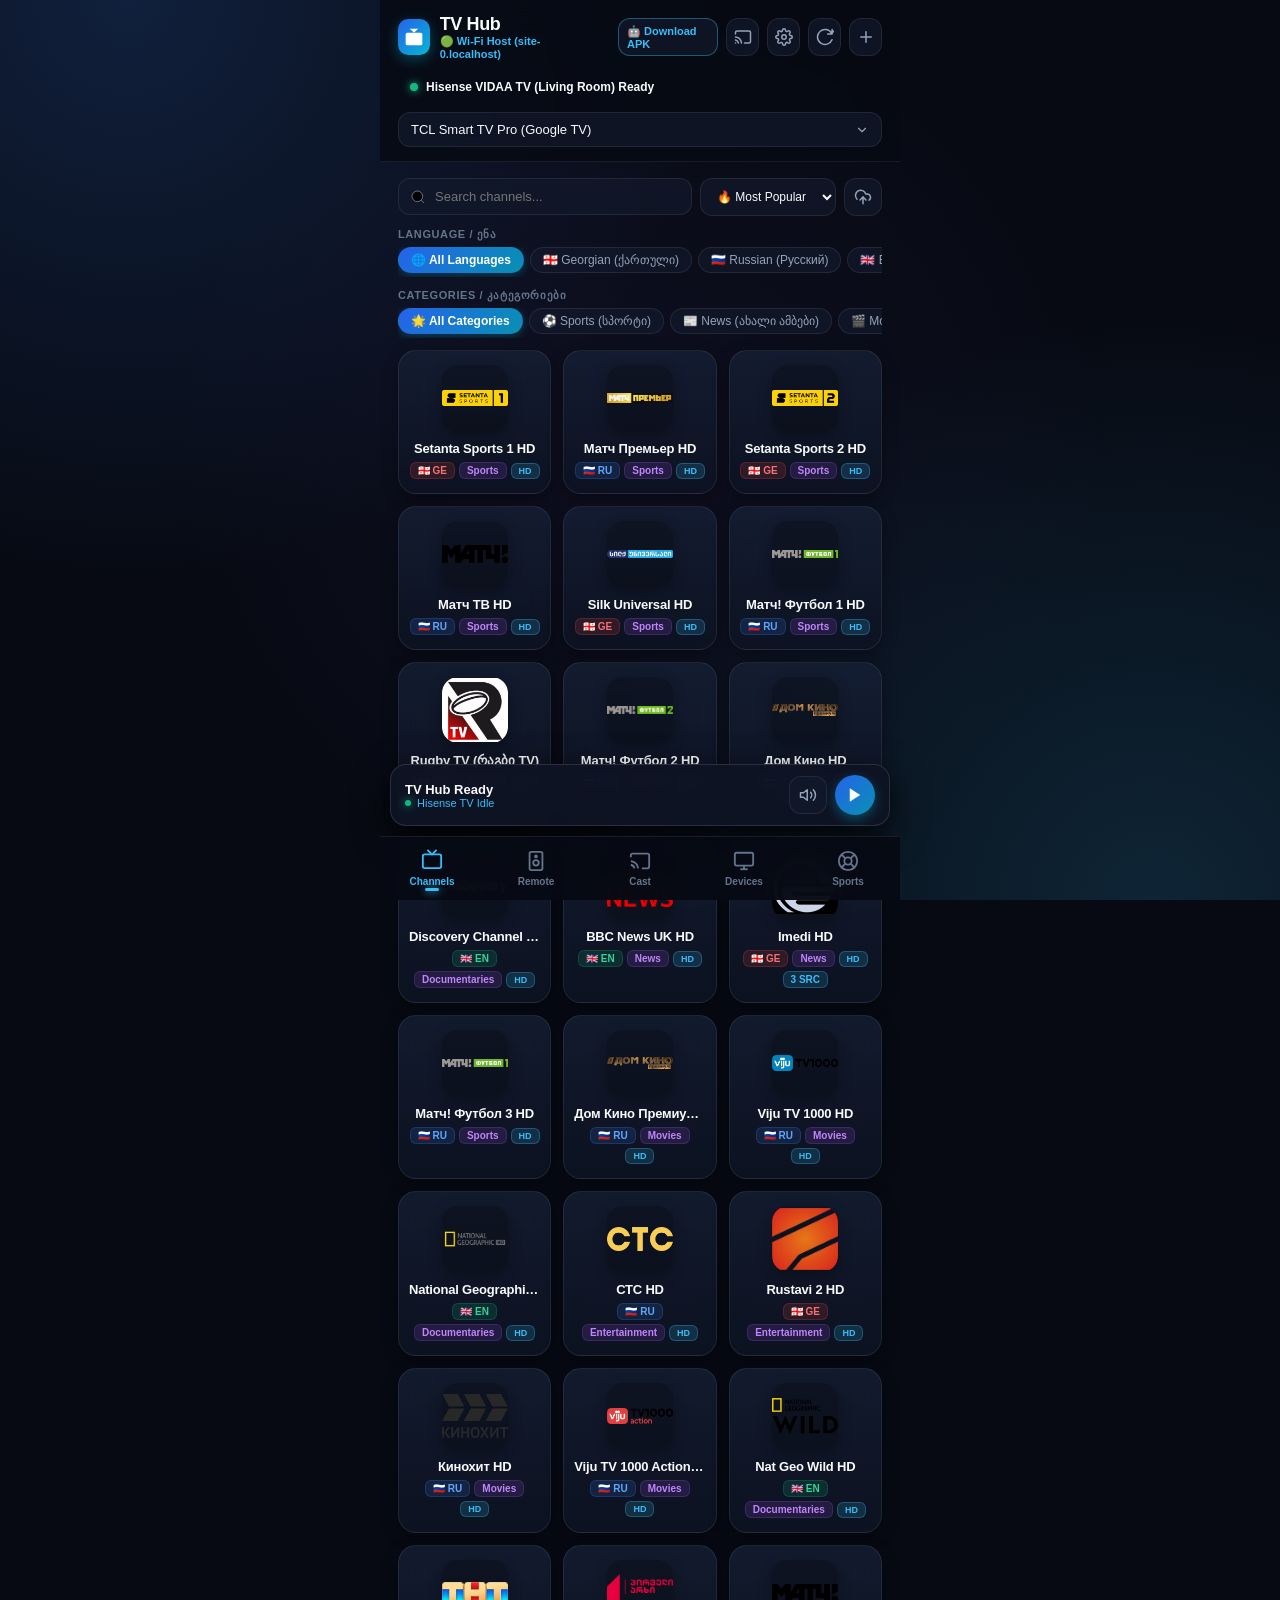
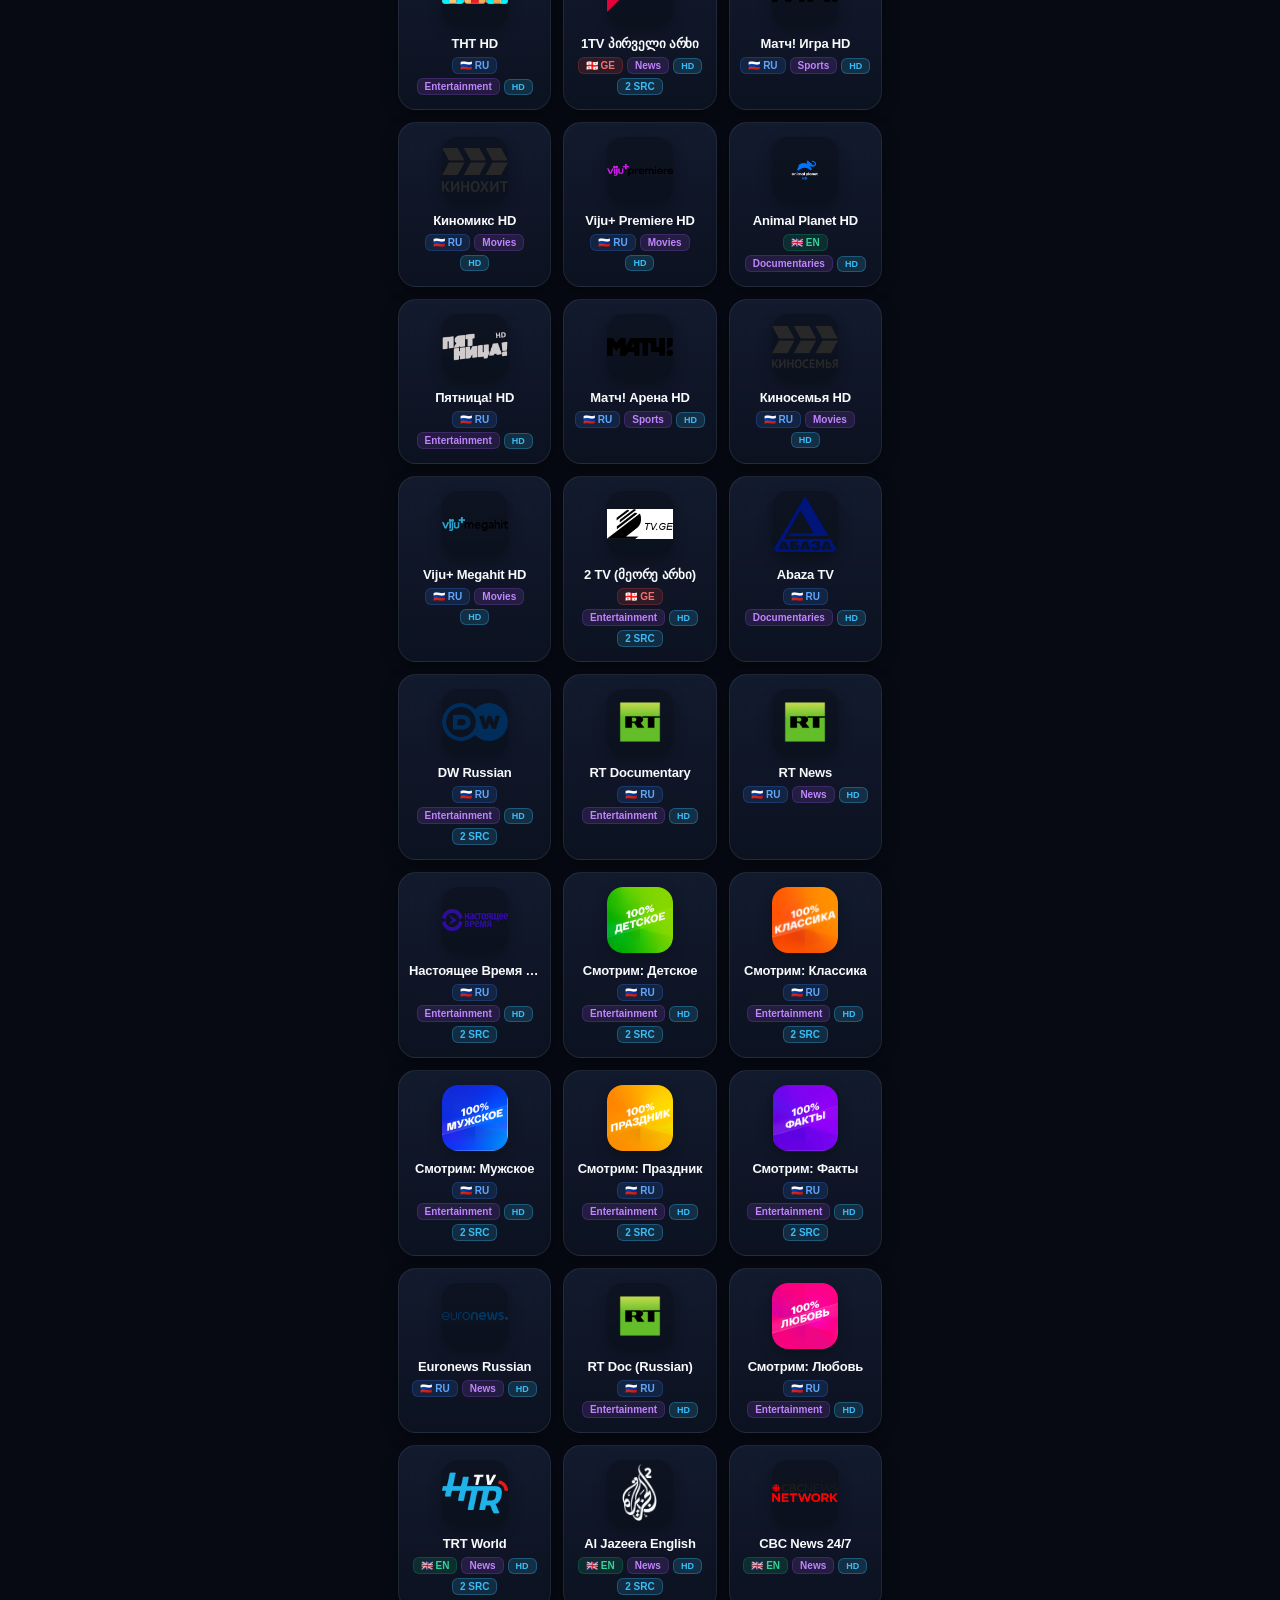
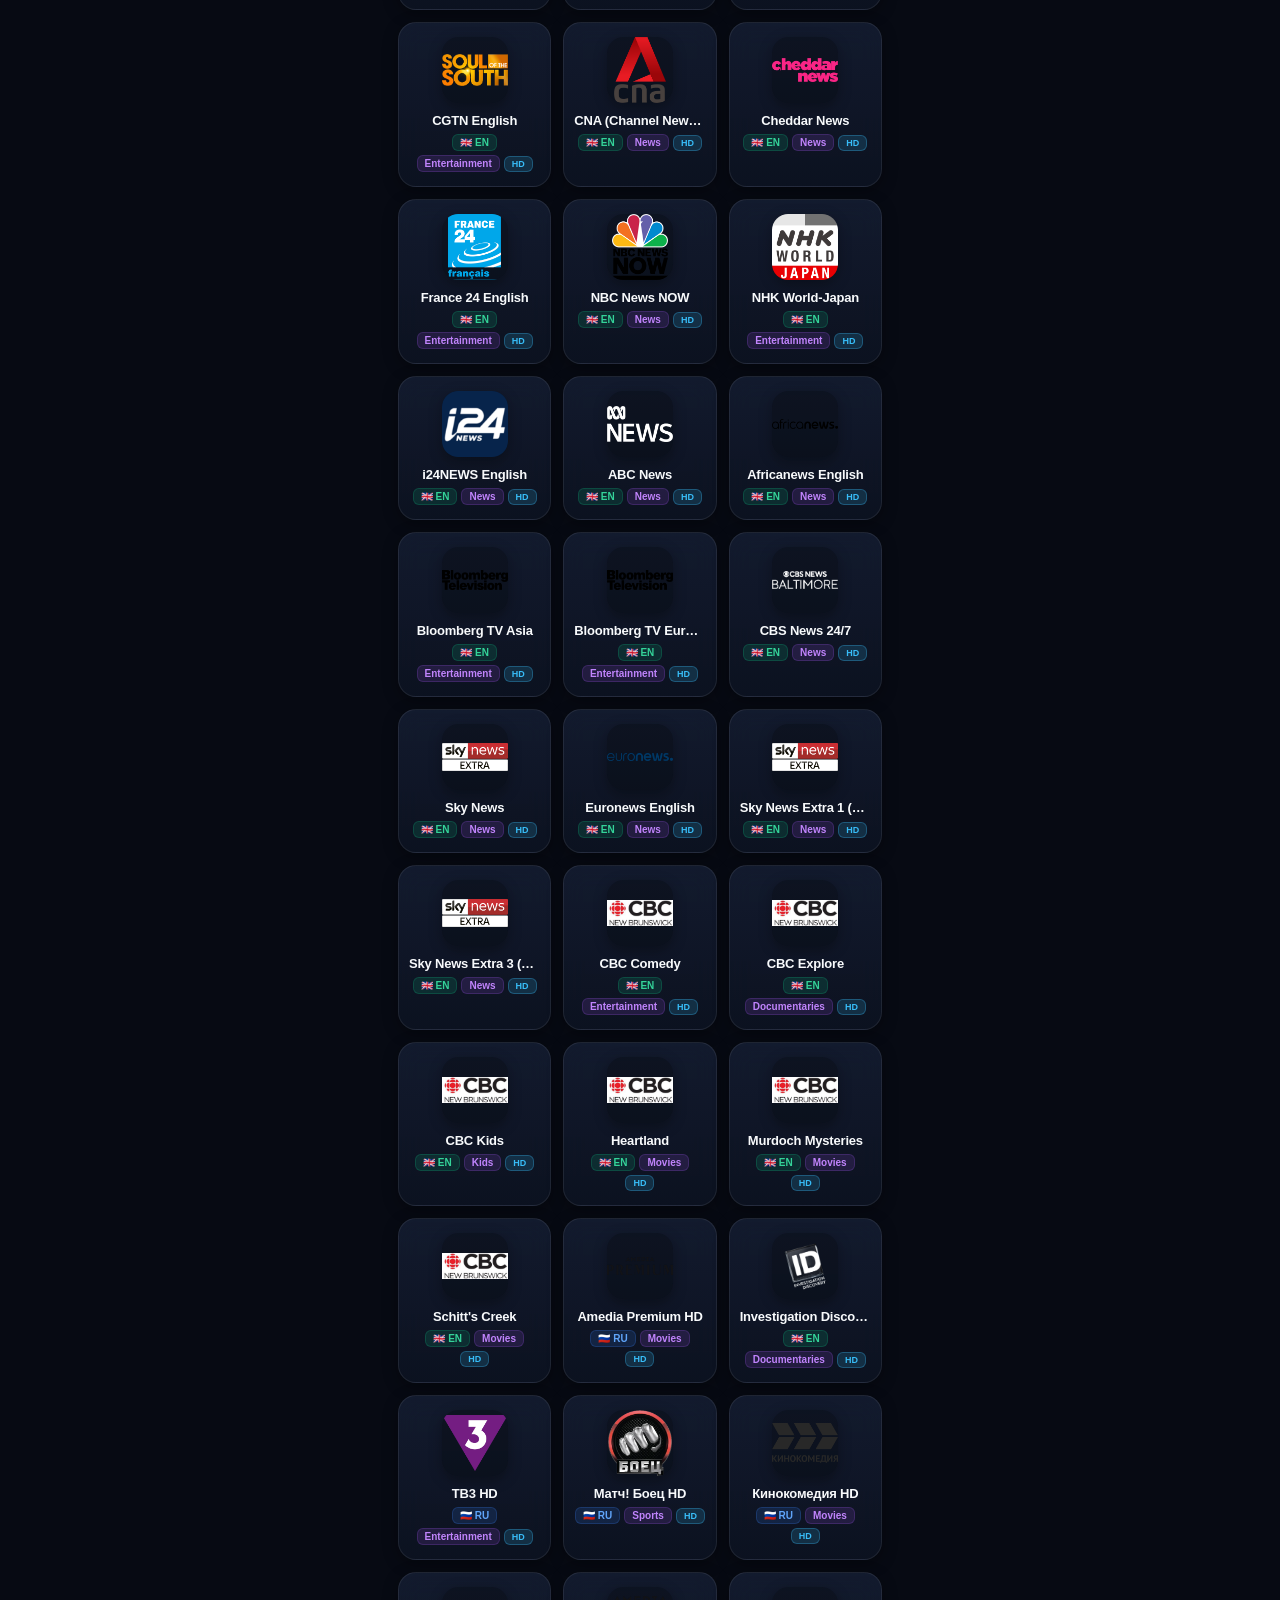
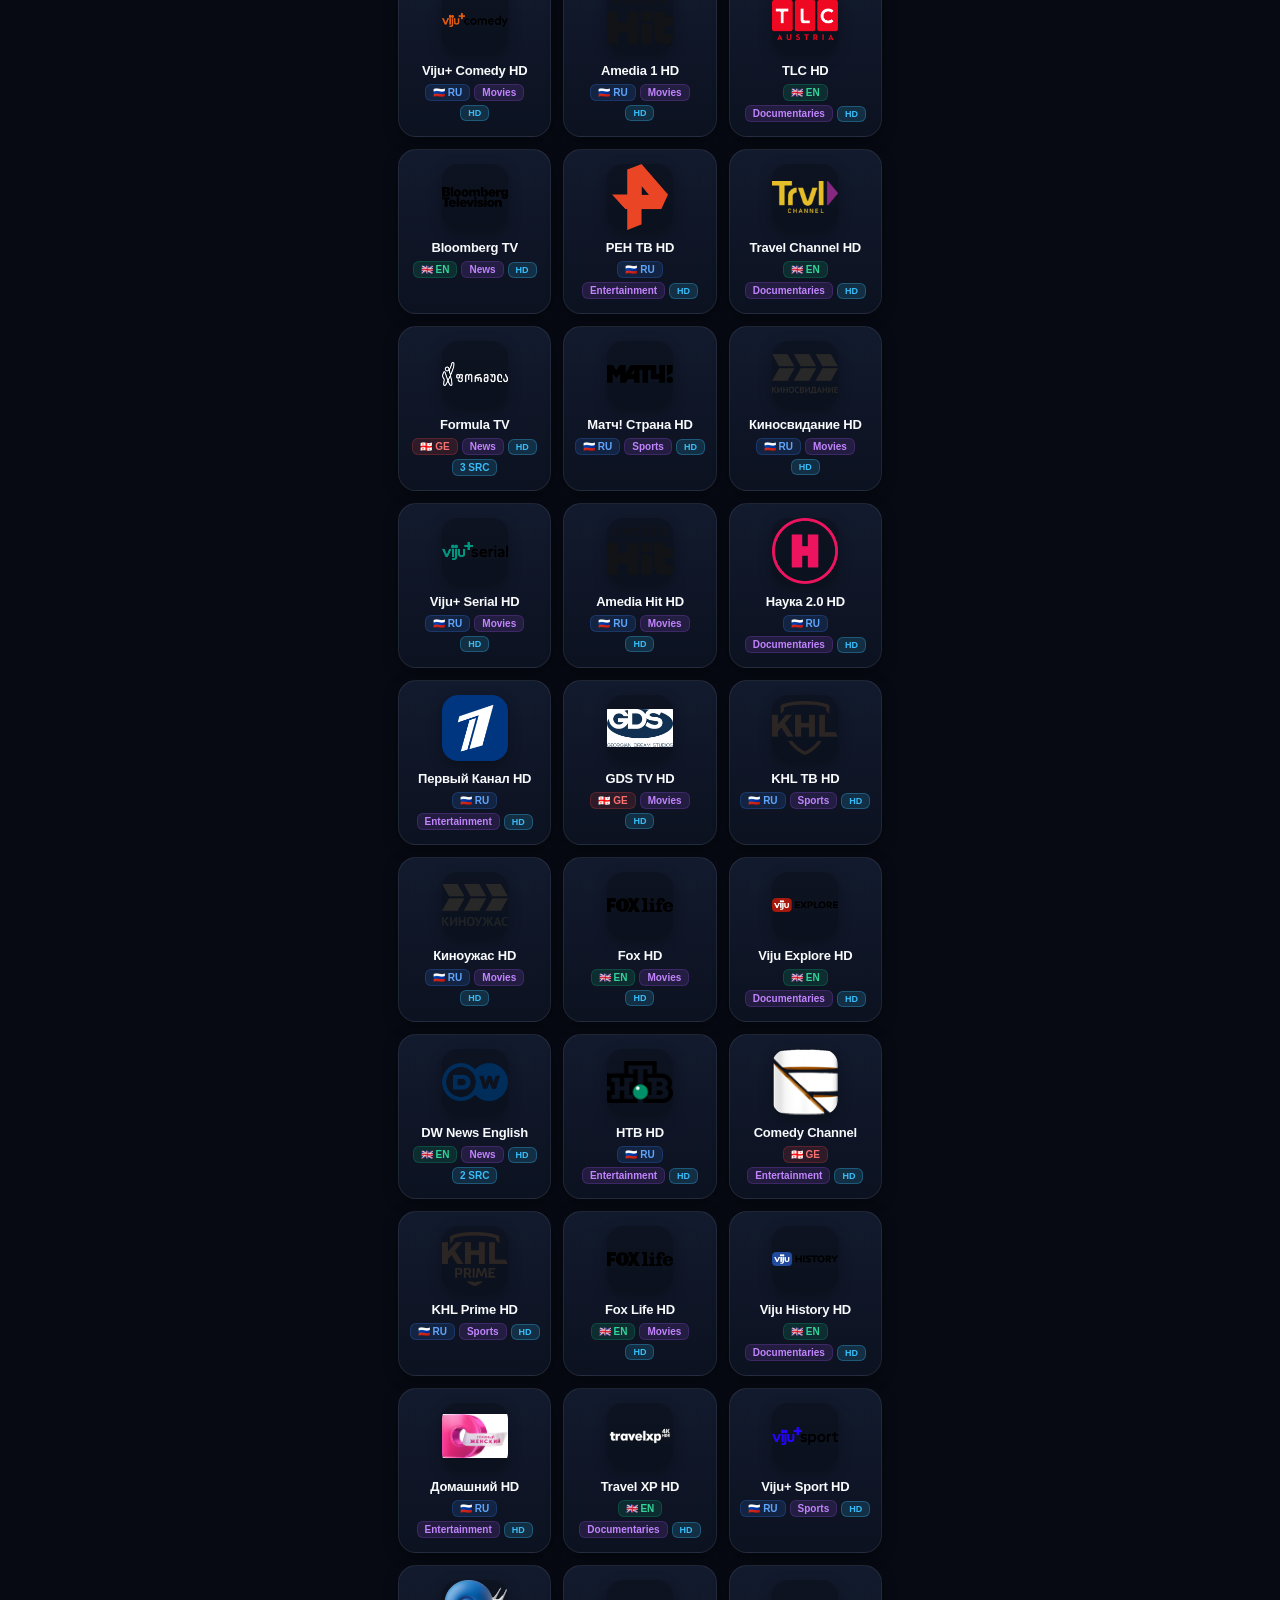
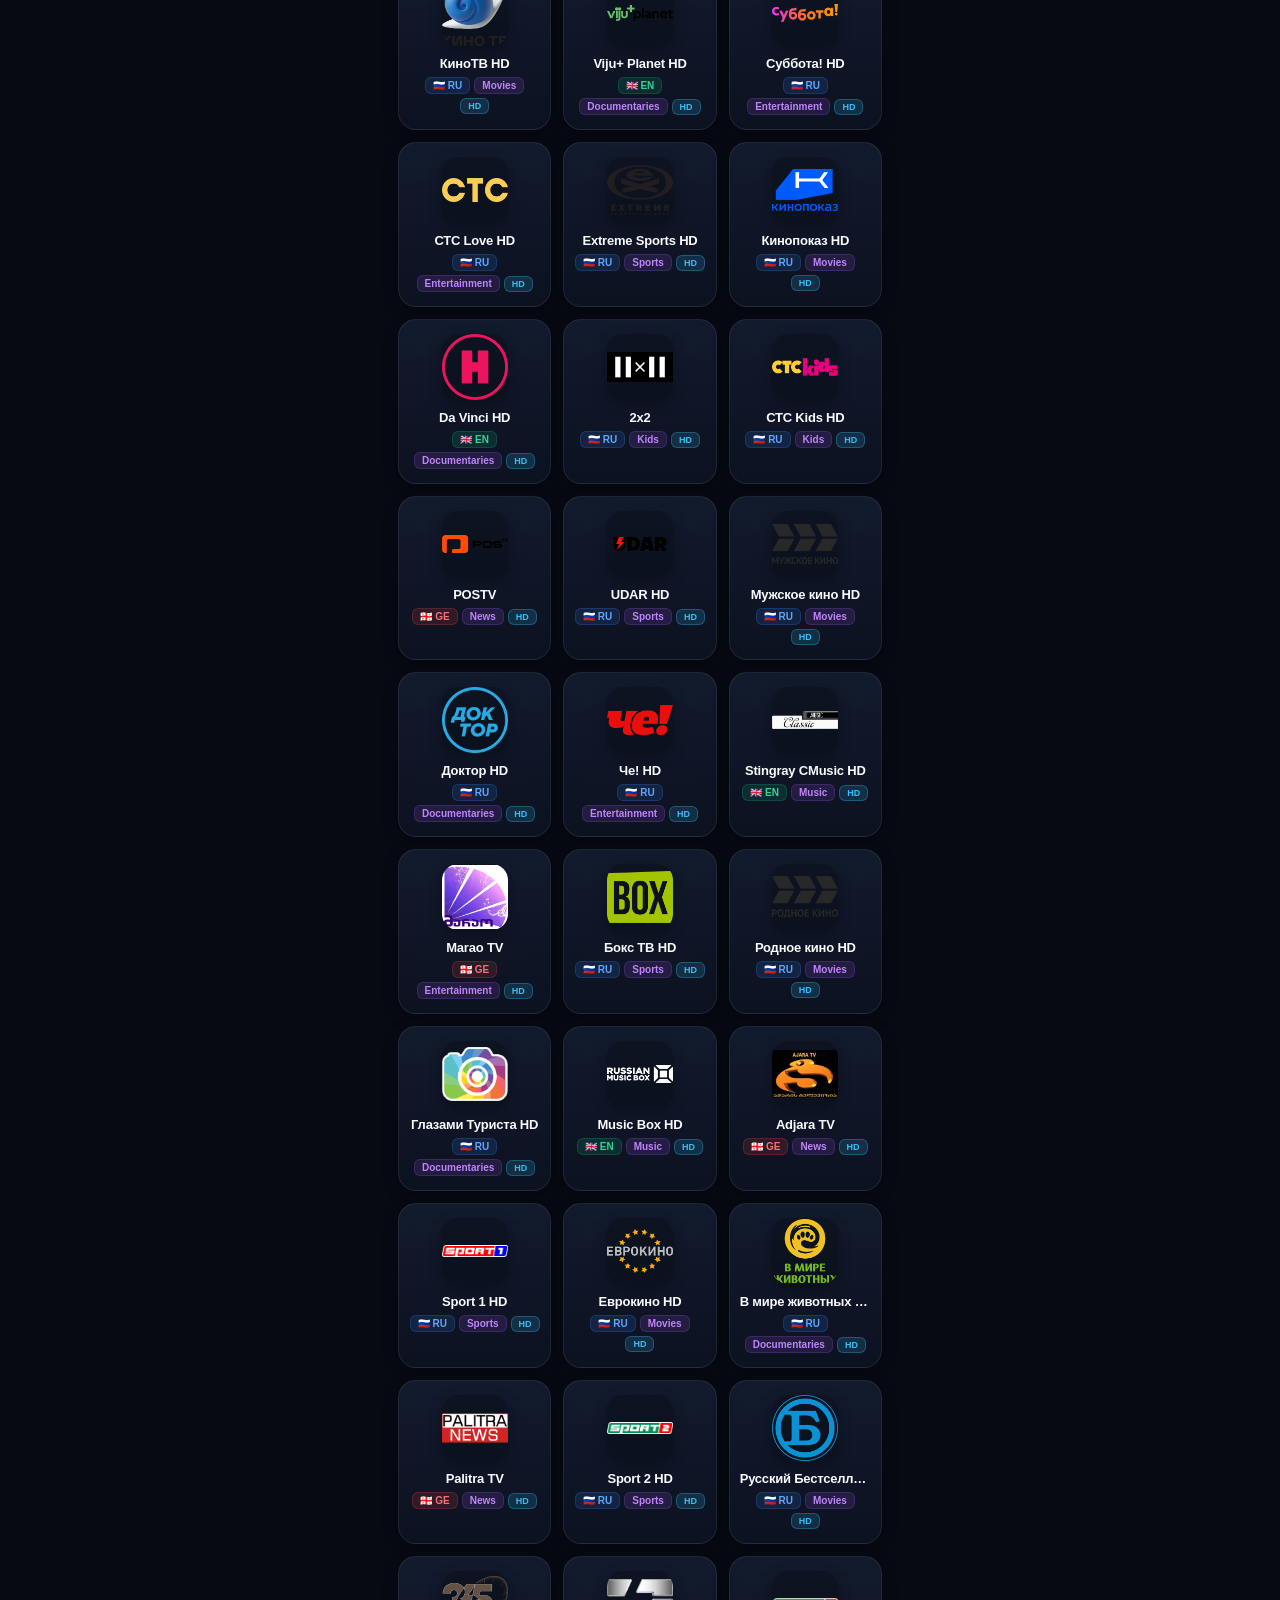
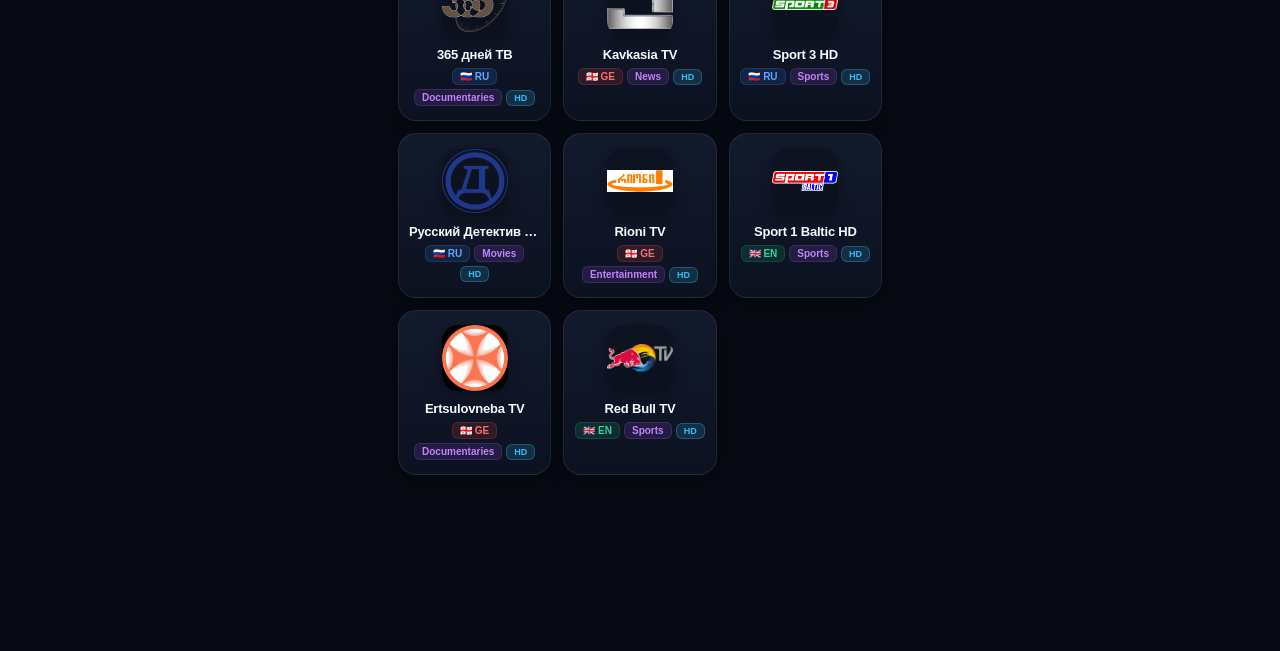
==== index.html @ 290cea83 "Keep connected Hub playback targets in the web player" ====
<!DOCTYPE html>
<html lang="en">
<head>
  <meta charset="UTF-8">
  <meta name="viewport" content="width=device-width, initial-scale=1.0, maximum-scale=1.0, user-scalable=no">
  <meta name="apple-mobile-web-app-capable" content="yes">
  <meta name="apple-mobile-web-app-status-bar-style" content="black-translucent">
  <meta name="apple-mobile-web-app-title" content="TV Hub">
  <meta name="theme-color" content="#070a13">
  <link rel="manifest" href="./manifest.json">
  <meta http-equiv="Cache-Control" content="no-cache, no-store, must-revalidate">
  <meta http-equiv="Pragma" content="no-cache">
  <meta http-equiv="Expires" content="0">
  <title>TV Hub — Smart TV Remote & Cast</title>
  <!-- Preconnect & DNS-Prefetch for real channel logo CDNs -->
  <link rel="preconnect" href="https://upload.wikimedia.org" crossorigin>
  <link rel="preconnect" href="https://i.imgur.com" crossorigin>
  <link rel="dns-prefetch" href="https://upload.wikimedia.org">
  <link rel="dns-prefetch" href="https://i.imgur.com">
  <link rel="dns-prefetch" href="https://i.postimg.cc">
  <link rel="dns-prefetch" href="https://uut-telecom.ru">
  <link rel="dns-prefetch" href="https://rutv.by">
    <!-- Google Cast Web SDK & Hls.js for In-Browser Casting & Playback on ANY Wi-Fi -->
  <script src="https://cdn.jsdelivr.net/npm/hls.js@1.5.17"></script>
  <script src="https://www.gstatic.com/cv/js/sender/v1/cast_sender.js?loadCastFramework=1"></script>
  <link rel="stylesheet" href="static/style.css?v=8.0.4">
  <script>
    if ('serviceWorker' in navigator) {
      navigator.serviceWorker.getRegistrations().then(regs => {
        for (let reg of regs) reg.update();
      });
    }
  </script>
</head>
<body>

  <div class="app-container">
    <!-- Header -->
    <header>
      <div class="header-top">
        <div class="brand">
          <div class="brand-icon">
            <svg viewBox="0 0 24 24"><rect width="20" height="15" x="2" y="7" rx="2" ry="2"/><polyline points="17 2 12 7 7 2"/></svg>
          </div>
          <div class="brand-text">
            <h1>TV Hub</h1>
            <p id="network-badge-text">Local Network</p>
          </div>
        </div>
        <div class="header-actions" style="display: flex; gap: 8px; align-items: center;">
          <google-cast-launcher class="cast-launcher-native" style="width: 32px; height: 32px; display: inline-flex; align-items: center; justify-content: center; --connected-color: var(--accent-cyan); --disconnected-color: var(--text-muted); cursor: pointer;" title="Direct Cast from Phone to TV over Wi-Fi"></google-cast-launcher>
          <button id="btn-pwa-install" class="btn-icon" style="display: none; color: #10b981; border: 1px solid rgba(16, 185, 129, 0.4); font-size: 11px; padding: 0 8px; width: auto; font-weight: 600;" title="Install TV Hub App">📲 Install App</button>
          <a href="https://tvhub.92.5.71.162.sslip.io/TVHub.apk" download="TVHub.apk" id="btn-apk-download" class="btn-icon" style="color: #38bdf8; border: 1px solid rgba(56, 189, 248, 0.4); font-size: 11px; padding: 0 8px; width: auto; font-weight: 600; text-decoration: none; display: inline-flex; align-items: center; gap: 4px;" title="Download TV Hub Android APK">🤖 Download APK</a>
          <button id="btn-web-cast" class="btn-icon" title="Cast directly from Phone to TV on this Wi-Fi">
            <svg viewBox="0 0 24 24"><path d="M2 16.1A5 5 0 0 1 5.9 20M2 12.05A9 9 0 0 1 9.95 20M2 8V6a2 2 0 0 1 2-2h16a2 2 0 0 1 2 2v12a2 2 0 0 1-2 2h-6M2 20h.01"/></svg>
          </button>
          <button id="btn-hub-settings" class="btn-icon" title="Hub Server Connection">
            <svg viewBox="0 0 24 24"><circle cx="12" cy="12" r="3"/><path d="M19.4 15a1.65 1.65 0 0 0 .33 1.82l.06.06a2 2 0 0 1 0 2.83 2 2 0 0 1-2.83 0l-.06-.06a1.65 1.65 0 0 0-1.82-.33 1.65 1.65 0 0 0-1 1.51V21a2 2 0 0 1-2 2 2 2 0 0 1-2-2v-.09A1.65 1.65 0 0 0 9 19.4a1.65 1.65 0 0 0-1.82.33l-.06.06a2 2 0 0 1-2.83 0 2 2 0 0 1 0-2.83l.06-.06a1.65 1.65 0 0 0 .33-1.82 1.65 1.65 0 0 0-1.51-1H3a2 2 0 0 1-2-2 2 2 0 0 1 2-2h.09A1.65 1.65 0 0 0 4.6 9a1.65 1.65 0 0 0-.33-1.82l-.06-.06a2 2 0 0 1 0-2.83 2 2 0 0 1 2.83 0l.06.06a1.65 1.65 0 0 0 1.82.33H9a1.65 1.65 0 0 0 1-1.51V3a2 2 0 0 1 2-2 2 2 0 0 1 2 2v.09a1.65 1.65 0 0 0 1 1.51 1.65 1.65 0 0 0 1.82-.33l.06-.06a2 2 0 0 1 2.83 0 2 2 0 0 1 0 2.83l-.06.06a1.65 1.65 0 0 0-.33 1.82V9a1.65 1.65 0 0 0 1.51 1H21a2 2 0 0 1 2 2 2 2 0 0 1-2 2h-.09a1.65 1.65 0 0 0-1.51 1z"/></svg>
          </button>
          <button id="btn-scan" class="btn-icon" title="Rescan Local Network">
            <svg viewBox="0 0 24 24"><path d="M21.5 2v6h-6M21.34 15.57a10 10 0 1 1-.57-8.38l5.67-5.67"/></svg>
          </button>
          <button id="btn-manual-tv" class="btn-icon" title="Add TV by IP">
            <svg viewBox="0 0 24 24"><line x1="12" y1="5" x2="12" y2="19"/><line x1="5" y1="12" x2="19" y2="12"/></svg>
          </button>
        </div>
      </div>

      <video id="airplay-cast-video" x-webkit-airplay="allow" airplay="allow" playsinline style="display:none;"></video>
      <!-- Real Hardware TV Status Banner -->
      <div class="tv-status-banner active" id="tv-status-banner">
        <div class="status-indicator">
          <span class="status-dot green" id="tv-status-dot"></span>
          <span id="tv-status-text">Hisense VIDAA TV (Living Room) Ready</span>
        </div>
        <button id="btn-quick-wake" class="btn-wake-quick" style="display: none;" title="Send Wake-on-LAN power packet">
          ⚡ Turn On TV
        </button>
      </div>

      <!-- TV Selector Bar -->
      <div class="tv-selector-bar">
        <select id="tv-dropdown" class="selector-dropdown" aria-label="Select Target TV">
          <option value="tv_192_168_50_249" selected>Hisense VIDAA TV (Living Room)</option>
          <option value="tv_192_168_50_3">Xiaomi Mi TV (Google TV)</option>
          <option value="tv_192_168_50_205">TCL Smart TV Pro (Google TV)</option>
          <option value="web_receiver">TV Web Receiver (Browser at /tv)</option>
        </select>
      </div>
    </header>

    <!-- TAB 1: IPTV Channels & Live Guide -->
    <main id="tab-iptv" class="tab-content active">
      <!-- Search & Sort Bar -->
      <div class="search-sort-bar">
        <div class="search-input-wrapper">
          <svg viewBox="0 0 24 24"><circle cx="11" cy="11" r="8"/><line x1="21" y1="21" x2="16.65" y2="16.65"/></svg>
          <input type="text" id="iptv-search" class="search-input" placeholder="Search channels...">
        </div>
        <select id="sort-dropdown" class="sort-dropdown" aria-label="Sort channels">
          <option value="popularity">🔥 Most Popular</option>
          <option value="genre">📂 By Category</option>
          <option value="name">🔤 Name (A-Z)</option>
          <option value="least_popular">📉 Less Popular</option>
        </select>
        <button id="btn-open-import" class="btn-icon" title="Import M3U Playlist">
          <svg viewBox="0 0 24 24"><path d="M4 14.899A7 7 0 1 1 15.71 8h1.79a4.5 4.5 0 0 1 2.5 8.242"/><path d="M12 12v9"/><path d="m16 16-4-4-4 4"/></svg>
        </button>
      </div>

      <!-- Language Filter Bar -->
      <div class="filter-group">
        <div class="filter-title">Language / ენა</div>
        <div id="language-bar" class="pills-scroll">
          <div class="filter-pill active" data-lang="All">🌐 All Languages</div>
          <div class="filter-pill" data-lang="Georgian">🇬🇪 Georgian (ქართული)</div>
          <div class="filter-pill" data-lang="Russian">🇷🇺 Russian (Русский)</div>
          <div class="filter-pill" data-lang="English">🇬🇧 English</div>
        </div>
      </div>

      <!-- Genre Category Filter Bar -->
      <div class="filter-group">
        <div class="filter-title">Categories / კატეგორიები</div>
        <div id="genre-bar" class="pills-scroll">
          <div class="filter-pill active" data-genre="All">🌟 All Categories</div>
          <div class="filter-pill" data-genre="Sports">⚽ Sports (სპორტი)</div>
          <div class="filter-pill" data-genre="News">📰 News (ახალი ამბები)</div>
          <div class="filter-pill" data-genre="Movies">🎬 Movies &amp; Series (ფილმები)</div>
          <div class="filter-pill" data-genre="Entertainment">🎭 Entertainment (შოუები)</div>
          <div class="filter-pill" data-genre="Kids">👶 Kids (საბავშვო)</div>
          <div class="filter-pill" data-genre="Music">🎵 Music (მუსიკა)</div>
          <div class="filter-pill" data-genre="Documentaries">🧠 Documentaries (შემეცნებითი)</div>
        </div>
      </div>

      <!-- Channels Grid -->
      <div id="channels-container" class="channels-grid">
        <!-- Rendered dynamically via app.js -->
      </div>
    </main>

    <!-- TAB 2: Live Sports Streams (FBStream Aggregator) -->
    <main id="tab-sports" class="tab-content">
      <!-- Sports Header & Live Tbilisi Clock -->
      <div class="sports-header-banner">
        <div class="sports-header-left">
          <div class="sports-title-row">
            <span class="sports-flame-icon">🔥</span>
            <h2>Live Sports Streams</h2>
          </div>
          <div class="tbilisi-clock-badge">
            <span class="clock-icon">🕒</span>
            <span class="tbilisi-label">Tbilisi Time (UTC+4):</span>
            <strong id="sports-tbilisi-clock">--:--</strong>
          </div>
        </div>
        <button id="btn-refresh-sports" class="btn-icon" title="Refresh Live Events">
          <svg viewBox="0 0 24 24"><path d="M21.5 2v6h-6M21.34 15.57a10 10 0 1 1-.57-8.38l5.67-5.67"/></svg>
        </button>
      </div>

      <!-- Live / Upcoming Status Switcher -->
      <div class="sports-status-bar">
        <button class="sports-status-pill active" data-status="all">
          <span>🌟 All Matches</span>
        </button>
        <button class="sports-status-pill live-pill" data-status="live">
          <span class="pulsing-live-dot"></span>
          <span>Live Now</span>
          <span class="sports-badge-count" id="sports-live-counter">0</span>
        </button>
        <button class="sports-status-pill" data-status="upcoming">
          <span>⏳ Upcoming Schedule</span>
        </button>
      </div>

      <!-- Search Bar -->
      <div class="search-input-wrapper" style="margin-bottom: 12px;">
        <svg viewBox="0 0 24 24"><circle cx="11" cy="11" r="8"/><line x1="21" y1="21" x2="16.65" y2="16.65"/></svg>
        <input type="text" id="sports-search-input" class="search-input" placeholder="Search match, club, league, player...">
      </div>

      <!-- Sports Category Filter Bar -->
      <div class="filter-group">
        <div class="filter-title">Sports Categories</div>
        <div id="sports-category-bar" class="pills-scroll">
          <div class="filter-pill active" data-cat="all">🏆 All Sports</div>
          <div class="filter-pill" data-cat="football">⚽ Football</div>
          <div class="filter-pill" data-cat="rugby">🏉 Rugby</div>
          <div class="filter-pill" data-cat="basketball">🏀 Basketball</div>
          <div class="filter-pill" data-cat="tennis">🎾 Tennis</div>
          <div class="filter-pill" data-cat="f1">🏎️ Formula 1</div>
          <div class="filter-pill" data-cat="mma">🥊 MMA &amp; UFC</div>
          <div class="filter-pill" data-cat="boxing">🥊 Boxing</div>
          <div class="filter-pill" data-cat="others">🎮 Cyber Sport</div>
        </div>
      </div>

      <!-- Sports Matches List -->
      <div id="sports-events-container" class="sports-events-list">
        <!-- Rendered dynamically via app.js -->
        <div class="loading-state">
          <div class="spinner"></div>
          <p>Loading Live Sports &amp; Upcoming Matches...</p>
        </div>
      </div>
    </main>

    <!-- TAB 3: Modern Remote Control -->
    <section id="tab-remote" class="tab-content">
      <div class="remote-container">
        <!-- Power, Input & Menu -->
        <div class="remote-power-bar">
          <button class="remote-btn power" data-key="power" title="Power On / Wake-on-LAN">
            <svg viewBox="0 0 24 24"><path d="M18.36 6.64a9 9 0 1 1-12.73 0"/><line x1="12" y1="2" x2="12" y2="12"/></svg>
          </button>
          <button class="remote-btn source" data-key="source" title="Source / Input">INPUT</button>
          <button class="remote-btn" data-key="menu" title="Menu">
            <svg viewBox="0 0 24 24"><line x1="4" y1="12" x2="20" y2="12"/><line x1="4" y1="6" x2="20" y2="6"/><line x1="4" y1="18" x2="20" y2="18"/></svg>
          </button>
        </div>

        <!-- Metallic Tactile D-Pad -->
        <div class="dpad-wrapper">
          <button class="dpad-btn dpad-up" data-key="up" aria-label="Up">
            <svg viewBox="0 0 24 24"><polyline points="18 15 12 9 6 15"/></svg>
          </button>
          <button class="dpad-btn dpad-left" data-key="left" aria-label="Left">
            <svg viewBox="0 0 24 24"><polyline points="15 18 9 12 15 6"/></svg>
          </button>
          <button class="dpad-ok" data-key="ok">OK</button>
          <button class="dpad-btn dpad-right" data-key="right" aria-label="Right">
            <svg viewBox="0 0 24 24"><polyline points="9 18 15 12 9 6"/></svg>
          </button>
          <button class="dpad-btn dpad-down" data-key="down" aria-label="Down">
            <svg viewBox="0 0 24 24"><polyline points="6 9 12 15 18 9"/></svg>
          </button>
        </div>

        <!-- Navigation Row (Back / Home / Exit) -->
        <div class="nav-actions-row">
          <button class="remote-btn" data-key="back" title="Back">
            <svg viewBox="0 0 24 24"><polyline points="9 14 4 9 9 4"/><path d="M20 20v-7a4 4 0 0 0-4-4H4"/></svg>
            <span>Back</span>
          </button>
          <button class="remote-btn" data-key="home" title="Home">
            <svg viewBox="0 0 24 24"><path d="m3 9 9-7 9 7v11a2 2 0 0 1-2 2H5a2 2 0 0 1-2-2z"/><polyline points="9 22 9 12 15 12 15 22"/></svg>
            <span>Home</span>
          </button>
          <button class="remote-btn" data-key="exit" title="Exit">
            <svg viewBox="0 0 24 24"><line x1="18" y1="6" x2="6" y2="18"/><line x1="6" y1="6" x2="18" y2="18"/></svg>
            <span>Exit</span>
          </button>
        </div>

        <!-- Dual Rockers: Volume & Channel -->
        <div class="rockers-container">
          <div class="rocker-pill">
            <button class="rocker-btn" data-key="vol_up">
              <svg viewBox="0 0 24 24"><polyline points="18 15 12 9 6 15"/></svg>
            </button>
            <span class="rocker-label">VOL</span>
            <button class="rocker-btn" data-key="vol_down">
              <svg viewBox="0 0 24 24"><polyline points="6 9 12 15 18 9"/></svg>
            </button>
          </div>
          <button class="remote-btn" data-key="mute" style="align-self: center;" title="Mute">
            <svg viewBox="0 0 24 24"><polygon points="11 5 6 9 2 9 2 15 6 15 11 19 11 5"/><line x1="23" y1="9" x2="17" y2="15"/><line x1="17" y1="9" x2="23" y2="15"/></svg>
          </button>
          <div class="rocker-pill">
            <button class="rocker-btn" data-key="channel_up">
              <svg viewBox="0 0 24 24"><polyline points="18 15 12 9 6 15"/></svg>
            </button>
            <span class="rocker-label">CH</span>
            <button class="rocker-btn" data-key="channel_down">
              <svg viewBox="0 0 24 24"><polyline points="6 9 12 15 18 9"/></svg>
            </button>
          </div>
        </div>

        <!-- Media Playback Row -->
        <div class="transport-row">
          <button class="remote-btn" data-action="seek" data-val="-15" title="Rewind 15s">
            <svg viewBox="0 0 24 24"><polygon points="11 19 2 12 11 5 11 19"/><polygon points="22 19 13 12 22 5 22 19"/></svg>
          </button>
          <button class="remote-btn" id="remote-play-btn" data-action="play" title="Play/Pause">
            <svg viewBox="0 0 24 24"><polygon points="5 3 19 12 5 21 5 3"/></svg>
          </button>
          <button class="remote-btn" data-action="seek" data-val="+30" title="Fast Forward 30s">
            <svg viewBox="0 0 24 24"><polygon points="13 19 22 12 13 5 13 19"/><polygon points="2 19 11 12 2 5 2 19"/></svg>
          </button>
          <button class="remote-btn" data-action="stop" title="Stop">
            <svg viewBox="0 0 24 24"><rect width="16" height="16" x="4" y="4" rx="2"/></svg>
          </button>
        </div>
      </div>
    </section>

    <!-- TAB 3: Universal Ad-Free Cast -->
    <section id="tab-cast" class="tab-content">
      <!-- Preparation & Casting Visual Progress Widget -->
      <div id="cast-progress-widget" class="cast-progress-card" style="display: none;">
        <div class="progress-glow-bg"></div>
        <div class="progress-header">
          <div class="progress-status-left">
            <div class="progress-radar-spinner">
              <div class="radar-pulse"></div>
              <span id="cast-progress-icon" class="progress-icon">⚡</span>
            </div>
            <div class="progress-text-col">
              <div id="cast-progress-headline" class="progress-headline">Preparing Stream...</div>
              <div id="cast-progress-subtext" class="progress-subtext">Analyzing YouTube video &amp; stripping ads</div>
            </div>
          </div>
          <div id="cast-progress-percent" class="progress-percent">25%</div>
        </div>

        <div class="progress-track">
          <div id="cast-progress-fill" class="progress-fill" style="width: 25%;"></div>
        </div>

        <div class="progress-steps-row">
          <div id="cast-step-1" class="progress-step active">
            <span class="step-dot">1</span>
            <span class="step-label">Analyze</span>
          </div>
          <div id="cast-step-2" class="progress-step">
            <span class="step-dot">2</span>
            <span class="step-label">Strip Ads</span>
          </div>
          <div id="cast-step-3" class="progress-step">
            <span class="step-dot">3</span>
            <span class="step-label">Stream to TV</span>
          </div>
        </div>

        <!-- Progress Error Container -->
        <div id="cast-progress-error" class="progress-error-box" style="display: none;">
          <div class="progress-error-msg" id="cast-error-msg">Connection error occurred.</div>
          <button type="button" id="btn-cast-dismiss-err" class="btn-progress-dismiss">Dismiss</button>
        </div>
      </div>

      <!-- Active Cast Playback Control Deck -->
      <div id="active-cast-deck" class="active-cast-deck" style="display: none;">
        <div class="deck-header">
          <div class="deck-badge">
            <span class="cyber-shield-dot"></span>
            <span id="deck-status-text">ACTIVE PLAYBACK ON TV</span>
          </div>
          <button type="button" id="btn-deck-stop" class="btn-deck-stop" title="Stop Casting">⏹ Stop</button>
        </div>

        <div class="deck-media-info">
          <img id="deck-thumb" class="deck-thumb" src="" alt="Thumbnail" style="display: none;">
          <div class="deck-title-box">
            <div id="deck-title" class="deck-title">Video Stream</div>
            <div id="deck-target-tv" class="deck-target-tv">Smart TV • 100% Ad-Free</div>
          </div>
        </div>

        <!-- Scrub / Timeline Bar -->
        <div class="deck-timeline">
          <span id="deck-time-current" class="time-text">00:00</span>
          <input type="range" id="deck-scrubber" class="deck-scrub-slider" min="0" max="100" value="0" step="1">
          <span id="deck-time-total" class="time-text">--:--</span>
        </div>

        <!-- Transport Controls (Rewind / Fast-Forward / Play / Pause) -->
        <div class="deck-transport-row">
          <button type="button" class="btn-deck-transport" id="btn-seek-back-30" title="Rewind 30s">
            <span class="transport-icon">⏪</span>
            <span class="transport-label">-30s</span>
          </button>
          <button type="button" class="btn-deck-transport" id="btn-seek-back-10" title="Rewind 10s">
            <span class="transport-icon">⏪</span>
            <span class="transport-label">-10s</span>
          </button>
          <button type="button" class="btn-deck-playpause" id="btn-deck-play" title="Play / Pause">
            <svg id="deck-play-icon" viewBox="0 0 24 24"><polygon points="5 3 19 12 5 21 5 3"/></svg>
          </button>
          <button type="button" class="btn-deck-transport" id="btn-seek-fwd-10" title="Forward 10s">
            <span class="transport-icon">⏩</span>
            <span class="transport-label">+10s</span>
          </button>
          <button type="button" class="btn-deck-transport" id="btn-seek-fwd-30" title="Forward 30s">
            <span class="transport-icon">⏩</span>
            <span class="transport-label">+30s</span>
          </button>
        </div>

        <!-- Controls Grid: Speed, Quality, Subtitles, Volume -->
        <div class="deck-controls-grid">
          
          <!-- Playback Speed -->
          <div class="deck-control-block">
            <label class="deck-label">⚡ Playback Speed</label>
            <div class="speed-pill-group">
              <button type="button" class="speed-pill" data-speed="0.5">0.5x</button>
              <button type="button" class="speed-pill" data-speed="0.75">0.75x</button>
              <button type="button" class="speed-pill" data-speed="1.0">1.0x</button>
              <button type="button" class="speed-pill" data-speed="1.25">1.25x</button>
              <button type="button" class="speed-pill" data-speed="1.5">1.5x</button>
              <button type="button" class="speed-pill" data-speed="2.0">2.0x</button>
            </div>
          </div>

          <!-- Quality & Voice Language Row -->
          <div class="deck-inline-row">
            <div class="deck-control-block" style="flex: 1;">
              <label class="deck-label" for="deck-quality-select">📺 Quality</label>
              <select id="deck-quality-select" class="deck-select">
                <option value="Auto">Auto (Adaptive HD)</option>
                <option value="1080p">1080p Full HD</option>
                <option value="720p">720p HD</option>
                <option value="480p">480p SD</option>
                <option value="360p">360p Data Saver</option>
              </select>
            </div>

            <div class="deck-control-block" style="flex: 1;" id="deck-audio-block">
              <label class="deck-label" for="deck-audio-select">🗣️ Voice Language</label>
              <select id="deck-audio-select" class="deck-select">
                <option value="default">Default (Original)</option>
              </select>
            </div>
          </div>

          <!-- Subtitles Row -->
          <div class="deck-control-block">
            <label class="deck-label" for="deck-subs-select">💬 Subtitles (CC)</label>
            <select id="deck-subs-select" class="deck-select">
              <option value="off">Subtitles Off</option>
              <option value="en">English</option>
              <option value="ka">Georgian (ქართული)</option>
              <option value="ru">Russian (Русский)</option>
              <option value="es">Spanish (Español)</option>
            </select>
          </div>

          <!-- Volume Slider Row -->
          <div class="deck-control-block">
            <div style="display: flex; justify-content: space-between; align-items: center; margin-bottom: 6px;">
              <label class="deck-label" style="margin: 0;">🔊 TV Volume (<span id="deck-vol-label">50%</span>)</label>
              <button type="button" id="btn-deck-mute" class="deck-mute-btn" title="Toggle Mute">🔊 Mute</button>
            </div>
            <input type="range" id="deck-vol-slider" class="deck-vol-slider" min="0" max="100" value="50">
          </div>

        </div>
      </div>

      <div class="cast-card universal-cast-card">
        <div class="cast-card-header">
          <div class="cast-badge-highlight">
            <svg viewBox="0 0 24 24" width="13" height="13" fill="none" stroke="currentColor" stroke-width="2.5"><polygon points="13 2 3 14 12 14 11 22 21 10 12 10 13 2"/></svg>
            UNIVERSAL AD-FREE CASTING
          </div>
          <h3>Play or cast a video link</h3>
          <p style="font-size: 13px; color: var(--text-muted); margin-bottom: 14px; line-height: 1.45;">
            Paste a direct video link or a page supported by your TV Hub. You can play it here, use AirPlay in Safari, or send it to a Google Cast receiver in a compatible browser.
          </p>
        </div>

        <div class="form-group">
          <label for="cast-url-input">Video or Webpage URL</label>
          <div class="input-with-action">
            <input type="url" id="cast-url-input" class="form-input" autocomplete="off" autocapitalize="none" spellcheck="false" placeholder="Paste a video or webpage link…">
            <button type="button" id="btn-paste-cast-url" class="btn-input-action" title="Paste from clipboard">📋 Paste</button>
          </div>
          <!-- Real-Time Platform Detection Badge -->
          <div id="cast-detected-badge" class="cast-detected-pill" style="display: none;"></div>
          <!-- Live Resolved Preview Card -->
          <div id="cast-preview-box" class="cast-preview-box" style="display: none;">
            <img id="cast-preview-thumb" class="cast-preview-thumb" src="" alt="Thumbnail" style="display: none;">
            <div class="cast-preview-info">
              <div id="cast-preview-title" class="cast-preview-title">Detected Video</div>
              <div class="cast-preview-tag" id="cast-preview-tag">✓ Clean Ad-Free Stream Ready</div>
            </div>
          </div>
        </div>

        <div class="form-group">
          <label for="cast-title-input">Title (Auto-detected from video if blank)</label>
          <input type="text" id="cast-title-input" class="form-input" placeholder="Auto-detected from YouTube / movie platform">
        </div>

        <div style="margin-bottom: 14px; display: flex; align-items: center; gap: 8px;">
          <input type="checkbox" id="cast-use-proxy" checked>
          <label for="cast-use-proxy" style="font-size: 13px; color: var(--text-muted); margin: 0; cursor: pointer;">
            Enable Ad-Shield Stream Proxy (Strips stream ads &amp; optimizes for TV hardware)
          </label>
        </div>

        <button id="btn-submit-cast" class="btn-primary" style="font-weight: 700;">
          <svg viewBox="0 0 24 24" style="width: 18px; height: 18px; stroke: #fff;"><path d="m22 2-7 20-4-9-9-4Z"/><path d="M22 2 11 13"/></svg>
          <span id="btn-cast-text">Cast to TV</span>
        </button>
        <div id="web-playback-actions" hidden style="margin-top: 9px;">
          <button type="button" id="btn-watch-cast-link" class="btn-secondary">Play here</button>
          <button type="button" id="btn-open-cast-page" class="btn-secondary">Open original page</button>
          <label style="display: block; margin-top: 9px; color: var(--text-muted); font-size: 13px;">
            <input type="checkbox" id="web-low-bandwidth"> Lower bandwidth on supported in-browser streams
          </label>
        </div>
      </div>

      <!-- YouTube 100% Ad-Free Search & Quick Cast -->
      <div class="cast-card yt-search-card">
        <div class="cast-card-header">
          <div class="cast-badge-highlight" style="background: rgba(239, 68, 68, 0.15); color: #f87171; border-color: rgba(239, 68, 68, 0.3);">
            ⚡ YOUTUBE ZERO-ADS
          </div>
          <h3>Play or Search Any YouTube Video Without Ads</h3>
          <p style="font-size: 13px; color: var(--text-muted); margin-bottom: 12px; line-height: 1.45;">
            Paste any YouTube video or short URL, or search keywords. TV Hub strips all ads and plays it directly on your TV.
          </p>
        </div>

        <div class="yt-search-form">
          <input type="text" id="yt-search-input" class="form-input yt-input-field" placeholder="Paste YouTube link or type search keyword...">
          <div class="yt-action-buttons">
            <button type="button" id="btn-yt-paste" class="btn-yt-paste" title="Paste link from clipboard">
              📋 Paste Link
            </button>
            <button type="button" id="btn-yt-search" class="btn-primary btn-yt-search">
              ⚡ Cast / Search
            </button>
          </div>
        </div>

        <div id="yt-search-results" class="yt-results-grid" style="display: none; margin-top: 14px;"></div>
      </div>

      <div class="cast-card">
        <h3>
          <svg viewBox="0 0 24 24"><path d="M21 15v4a2 2 0 0 1-2 2H5a2 2 0 0 1-2-2v-4"/><polyline points="17 8 12 3 7 8"/><line x1="12" y1="3" x2="12" y2="15"/></svg>
          Cast Local Video / Audio File
        </h3>
        <p style="font-size: 13px; color: var(--text-muted); margin-bottom: 12px;">
          Select a video or movie from your phone/computer to stream directly to TV.
        </p>
        <div class="form-group">
          <input type="file" id="media-file-input" accept="video/*,audio/*" class="form-input" style="padding: 8px;">
        </div>
        <button id="btn-upload-cast" class="btn-primary">
          Upload & Play on TV
        </button>
        <div id="media-files-list" style="margin-top: 14px;"></div>
      </div>
    </section>

        <!-- TAB 4: Connected Devices & Network-Wide DNS Ad-Blocker -->
        <!-- TAB 4: Network Devices & Wi-Fi Ad-Shield -->
    <section id="tab-devices" class="tab-content">
      <div class="devices-tab-container">
        
        <!-- Top App Bar / Status Header -->
        <div class="devices-header-hero">
          <div class="devices-header-meta">
            <div class="devices-title-text">
              <span class="cyber-shield-dot"></span>
              Network Shield & Devices
            </div>
            <div class="devices-subtitle-text">
              <span class="router-model-badge">
                <svg viewBox="0 0 24 24" style="width: 12px; height: 12px; stroke: currentColor; fill: none; stroke-width: 2.5;"><rect x="2" y="14" width="20" height="8" rx="2"/><polyline points="7 14 12 3 17 14"/></svg>
                ASUS RT-AX1800U
              </span>
              <span class="subnet-badge" id="badge-subnet-label">Local Subnet</span>
              <span class="devices-count-pill" id="badge-online-count"><span id="devices-online-count">9</span> Devices Online</span>
            </div>
          </div>
          <button id="btn-scan-devices" class="btn-cyber-scan" title="Rescan local network">
            <svg class="scan-radar-svg" viewBox="0 0 24 24"><path d="M12 2a10 10 0 1 0 10 10A10 10 0 0 0 12 2zm0 18a8 8 0 1 1 8-8 8 8 0 0 1-8 8z"/><path d="M12 6a6 6 0 1 0 6 6 6 6 0 0 0-6-6zm0 10a4 4 0 1 1 4-4 4 4 0 0 1-4 4z"/><circle cx="12" cy="12" r="2"/></svg>
            <span id="scan-btn-text">Scan Network</span>
          </button>
        </div>

        <!-- 1. Master Wi-Fi Ad Shield Card (Cyber Hero Widget) -->
        <div class="cyber-shield-card">
          <div class="shield-card-glow-bg"></div>
          <div class="shield-card-top">
            <div class="shield-icon-container">
              <div class="shield-icon-circle">
                <svg viewBox="0 0 24 24"><path d="M12 22s8-4 8-10V5l-8-3-8 3v7c0 6 8 10 8 10z"/></svg>
              </div>
            </div>
            <div class="shield-info-col">
              <div class="shield-headline">Home Wi-Fi Ad-Shield</div>
              <div class="shield-description">Blocks video ads, trackers, telemetry & popups across your smart TVs, phones & computers.</div>
              <div class="shield-status-indicator" id="adblock-dns-status">
                <span class="pulse-indicator-dot"></span>
                <span id="adblock-dns-text">24/7 Protection Active (Port 53 Sinkhole)</span>
              </div>
            </div>
            <div class="shield-switch-col">
              <label class="cyber-switch" title="Toggle Home Wi-Fi Ad Blocker">
                <input type="checkbox" id="toggle-global-adblock" checked>
                <span class="cyber-switch-slider"></span>
              </label>
            </div>
          </div>

          <!-- Persistence Reassurance Banner -->
          <div class="shield-persistence-banner">
            <svg viewBox="0 0 24 24"><path d="M12 22s8-4 8-10V5l-8-3-8 3v7c0 6 8 10 8 10z"/><polyline points="9 12 11 14 15 10"/></svg>
            <span><strong>24/7 Autonomous Background Service:</strong> Stays active on your Wi-Fi even when TV Hub app is closed. Only pauses if you switch it off here.</span>
          </div>

          <!-- 1-Click This PC Activation Button -->
          <div style="margin-top: 14px; text-align: center;">
            <button type="button" id="btn-protect-this-pc" class="btn-protect-this-pc">
              <svg viewBox="0 0 24 24"><polygon points="13 2 3 14 12 14 11 22 21 10 12 10 13 2"/></svg>
              <span>⚡ Activate Ad-Shield on This PC Instantly (1-Click)</span>
            </button>
            <div style="font-size: 11px; color: var(--text-dim); margin-top: 6px;">Routes this computer directly to the local ad-blocker right now without waiting for router setup. &bull; <a href="protect_this_pc.bat" download style="color: var(--accent-cyan); text-decoration: underline;">Direct Run (.bat)</a></div>
          </div>

          <!-- High-Tech Stat Counter Tiles -->
          <div class="cyber-stats-grid">
            <div class="cyber-stat-card">
              <div class="cyber-stat-icon red">⛔</div>
              <div class="cyber-stat-number" id="stat-ads-blocked">0</div>
              <div class="cyber-stat-title">Ads Blocked</div>
            </div>
            <div class="cyber-stat-card">
              <div class="cyber-stat-icon cyan">🌐</div>
              <div class="cyber-stat-number" id="stat-queries-total">0</div>
              <div class="cyber-stat-title">DNS Queries</div>
            </div>
            <div class="cyber-stat-card">
              <div class="cyber-stat-icon green">🛡️</div>
              <div class="cyber-stat-number" id="stat-block-rate">100%</div>
              <div class="cyber-stat-title">Shield Rate</div>
            </div>
          </div>
          <!-- Reset Stats Row -->
          <div style="display: flex; justify-content: space-between; align-items: center; margin-top: 10px; padding: 0 4px;">
            <span style="font-size: 11px; color: var(--text-dim);">Shield Rate = (Blocked Ads &divide; Total Queries) &times; 100%</span>
            <button type="button" id="btn-reset-adblock-stats" class="btn-mini-reset" title="Reset query counters">Reset Counters</button>
          </div>
        </div>

        <!-- Enterprise Community Blocklists (Pi-hole & AdGuard) -->
        <div class="community-repos-card">
          <div class="repos-header">
            <div class="repos-title-group">
              <div class="repos-badge">
                <svg viewBox="0 0 24 24"><polygon points="12 2 15.09 8.26 22 9.27 17 14.14 18.18 21.02 12 17.77 5.82 21.02 7 14.14 2 9.27 8.91 8.26 12 2"/></svg>
                PI-HOLE & ADGUARD COMMUNITY REPOSITORIES
              </div>
              <div class="repos-title"><span id="repos-total-count">310,796</span> Active Ad & Tracker Rules</div>
              <div class="repos-desc">Integrated official enterprise repositories blocking mobile ads, telemetry, trackers, and YouTube ad manifests.</div>
            </div>
            <button type="button" id="btn-sync-repos" class="btn-sync-repos" title="Sync latest rules from GitHub">
              <svg viewBox="0 0 24 24"><path d="M21.5 2v6h-6M2.5 22v-6h6M2 11.5a10 10 0 0 1 18.8-4.3M22 12.5a10 10 0 0 1-18.8 4.2"/></svg>
              <span id="sync-btn-text">Sync Lists</span>
            </button>
          </div>

          <div class="repos-list-grid" id="repos-pills-container">
            <div class="repo-pill">??? <strong>AdGuard Official DNS:</strong> 184,801 domains</div>
            <div class="repo-pill">?? <strong>StevenBlack (Pi-hole standard):</strong> 76,738 domains</div>
            <div class="repo-pill">?? <strong>Anudeep Adservers:</strong> 42,358 domains</div>
            <div class="repo-pill">?? <strong>YouTube Ads & Telemetry:</strong> 16,046 domains</div>
            <div class="repo-pill">?? <strong>Peter Lowe Curated:</strong> 3,567 domains</div>
          </div>
        </div>

        <!-- Mobile Phone Setup Instructions (Important for Android & iPhone) -->
        <div class="mobile-setup-card">
          <div class="mobile-setup-header">
            <span class="mobile-setup-icon">??</span>
            <strong>Crucial Step for Phones (Galaxy S25 & iPhone):</strong>
          </div>
          <div class="mobile-setup-steps">
            <div class="mobile-step">
              <span class="step-num">1</span>
              <span><strong>Toggle Phone Wi-Fi:</strong> Turn Wi-Fi <strong>OFF</strong> and back <strong>ON</strong> on your phone so it picks up the router's new DNS.</span>
            </div>
            <div class="mobile-step">
              <span class="step-num">2</span>
              <span><strong>Disable Android Private DNS:</strong> On your Galaxy phone, go to <em>Settings &rarr; Connections &rarr; More connection settings &rarr; Private DNS</em> and set it to <strong>Off</strong> (Android defaults to Google TLS port 853 which bypasses all home blockers).</span>
            </div>
            <div class="mobile-step">
              <span class="step-num">3</span>
              <span><strong>YouTube on Mobile:</strong> In the official YouTube mobile app, Google serves video ads from content CDNs (<code>googlevideo.com</code>). For 100% video ad-free viewing, use YouTube on mobile via Brave / Samsung Internet or cast directly via TV Hub!</span>
            </div>
          </div>
        </div>

        <!-- 2. YouTube Ad-Shield Engine Details -->
        <div class="youtube-shield-card">
          <div class="yt-shield-header">
            <div class="yt-badge">
              <svg viewBox="0 0 24 24" width="14" height="14" fill="currentColor"><path d="M23.498 6.186a3.016 3.016 0 0 0-2.122-2.136C19.505 3.545 12 3.545 12 3.545s-7.505 0-9.377.505A3.017 3.017 0 0 0 .502 6.186C0 8.07 0 12 0 12s0 3.93.502 5.814a3.016 3.016 0 0 0 2.122 2.136c1.871.505 9.376.505 9.376.505s7.505 0 9.377-.505a3.015 3.015 0 0 0 2.122-2.136C24 15.93 24 12 24 12s0-3.93-.502-5.814zM9.545 15.568V8.432L15.818 12l-6.273 3.568z"/></svg>
              ENHANCED YOUTUBE AD-SHIELD
            </div>
            <div class="yt-title">How TV Hub Blocks YouTube Video &amp; Banner Ads</div>
          </div>
          <div class="yt-features-grid">
            <div class="yt-feat-card">
              <div class="yt-feat-icon">🎯</div>
              <div class="yt-feat-title">IMA Video Ad SDK Sinkhole</div>
              <div class="yt-feat-desc">Google's Interactive Media Ads SDK (<code>imasdk.googleapis.com</code>) is sinkholed to <code>0.0.0.0</code>. When video players call the ad manifest, the player skips the pre-roll/mid-roll immediately.</div>
            </div>
            <div class="yt-feat-card">
              <div class="yt-feat-icon">⚡</div>
              <div class="yt-feat-title">QUIC Bypass Neutralizer</div>
              <div class="yt-feat-desc">Chrome &amp; apps use UDP 443 (QUIC) to bypass local DNS. The 1-click PC shield firewall rule disables outbound QUIC, forcing YouTube through port 53 ad filtering.</div>
            </div>
            <div class="yt-feat-card">
              <div class="yt-feat-icon">🛡️</div>
              <div class="yt-feat-title">16,000+ YouTube Ad Servers</div>
              <div class="yt-feat-desc">Blocks <code>s.youtube.com</code>, <code>video-stats.l.google.com</code>, <code>googleads.g.doubleclick.net</code> and 16,000 community YouTube ad manifest endpoints.</div>
            </div>
            <div class="yt-feat-card">
              <div class="yt-feat-icon">📱</div>
              <div class="yt-feat-title">Smart TV &amp; Mobile Setup</div>
              <div class="yt-feat-desc">Turn off <strong>Android Private DNS</strong> on your Galaxy phone so in-app queries use TV Hub DNS. For TVs, stream YouTube directly via TV Hub Cast without ads.</div>
            </div>
          </div>
        </div>

        <!-- 3. 1-Click Router Auto-Pilot Card (Automated Router Setup for YouTube & Network-Wide Ads) -->
        <div class="router-autopilot-card" id="router-autopilot-container">
          <!-- Dynamic Router Status & Connected Badge -->
          <div id="router-status-badge" class="router-status-pill connected" style="display: none;">
            <div class="router-status-indicator">
              <span class="status-dot green"></span>
              <span id="router-status-title">Local Gateway Router • Configured &amp; Connected</span>
            </div>
            <div class="router-status-sub" id="router-status-sub">
              24/7 Ad-Shield Active &bull; Saved on This Device
            </div>
          </div>
          <div class="autopilot-header">
            <div class="autopilot-title-group">
              <div class="autopilot-badge">
                <svg viewBox="0 0 24 24"><polygon points="13 2 3 14 12 14 11 22 21 10 12 10 13 2"/></svg>
                1-CLICK ROUTER AUTO-PILOT
              </div>
              <div class="autopilot-title">Automate ASUS Router Ad-Blocking</div>
              <div class="autopilot-desc">
                Enter your ASUS router login once. TV Hub will automatically log in to your router gateway and program the router to block YouTube ads, website trackers, and Smart TV app ads network-wide.
              </div>
            </div>
          </div>

          <form id="form-router-autopilot" class="autopilot-form" onsubmit="return false;">
            <div class="autopilot-inputs-row">
              <div class="cyber-input-group">
                <label for="router-username">Router Username / Email</label>
                <div class="input-with-icon">
                  <svg viewBox="0 0 24 24"><path d="M20 21v-2a4 4 0 0 0-4-4H8a4 4 0 0 0-4 4v2"/><circle cx="12" cy="7" r="4"/></svg>
                  <input type="text" id="router-username" placeholder="admin" value="admin" autocomplete="username">
                </div>
              </div>
              <div class="cyber-input-group">
                <label for="router-password">Router Password</label>
                <div class="input-with-icon">
                  <svg viewBox="0 0 24 24"><rect x="3" y="11" width="18" height="11" rx="2" ry="2"/><path d="M7 11V7a5 5 0 0 1 10 0v4"/></svg>
                  <input type="password" id="router-password" placeholder="Enter router password" autocomplete="current-password">
                  <button type="button" id="btn-toggle-pwd" class="btn-toggle-pwd" title="Show password">👁️</button>
                </div>
              </div>
            </div>

            <!-- Remember Login & Stay Configured Row -->
            <div class="router-save-row">
              <label class="cyber-checkbox-label" style="display: inline-flex; align-items: center; gap: 8px; font-size: 12px; color: var(--text-muted); cursor: pointer;">
                <input type="checkbox" id="chk-remember-router" checked style="accent-color: var(--accent-cyan); width: 16px; height: 16px; cursor: pointer;">
                <span>Save router login &amp; stay logged in on this device</span>
              </label>
              <button type="button" id="btn-forget-router" class="btn-text-danger" style="display: none;" title="Clear saved credentials from this browser">Forget Saved Login</button>
            </div>

            <div class="autopilot-action-row">
              <button type="button" id="btn-auto-configure-router" class="btn-router-autopilot-submit">
                <svg viewBox="0 0 24 24"><polygon points="13 2 3 14 12 14 11 22 21 10 12 10 13 2"/></svg>
                <span id="router-btn-text">Auto-Configure Router for Ad-Blocking</span>
              </button>
              <div class="autopilot-hint">
                <span class="safe-lock-icon">🔒</span>
                <span>Credentials are used securely to program your router and never stored.</span>
              </div>
            </div>

            <!-- Dynamic Feedback Box -->
            <div id="router-autopilot-feedback" class="autopilot-feedback-box" style="display: none;"></div>
          </form>

          <!-- Collapsible Manual Fallback -->
          <div class="manual-dns-accordion">
            <button type="button" id="btn-toggle-manual-dns" class="manual-dns-toggle">
              <span>Manual Router DNS Setup (Optional Alternative)</span>
              <svg class="chevron-svg" viewBox="0 0 24 24"><polyline points="6 9 12 15 18 9"/></svg>
            </button>
            <div id="manual-dns-content" class="manual-dns-drawer">
              <p style="margin: 0 0 6px 0;">If you prefer setting your router manually:</p>
              <div class="manual-ip-row">
                <span class="ip-code" id="manual-dns-ip">Detecting DNS IP...</span>
                <button type="button" id="btn-copy-dns-ip" class="btn-copy-ip">Copy DNS IP</button>
              </div>
              <p class="manual-steps" id="manual-steps-text">Open your router settings &rarr; LAN &rarr; DHCP Server &rarr; Set <strong>DNS Server 1</strong> to TV Hub IP &rarr; Apply.</p>
            </div>
          </div>
        </div>

        <!-- 3. Devices Section & Category Filter Bar -->
        <div class="devices-section-head">
          <div class="section-title-wrap">
            <span class="section-heading">Connected Network Devices</span>
            <span class="section-caption">Toggle ad blocking individually for any device on your Wi-Fi</span>
          </div>
          
          <!-- Category Filter Pills -->
          <div class="devices-filter-bar">
            <button class="device-filter-pill active" data-filter="all">All Devices</button>
            <button class="device-filter-pill" data-filter="tv">Smart TVs</button>
            <button class="device-filter-pill" data-filter="phone">Phones</button>
            <button class="device-filter-pill" data-filter="computer">Computers</button>
            <button class="device-filter-pill" data-filter="router">Router</button>
          </div>
        </div>

        <!-- Search Bar -->
        <div class="device-search-wrapper">
          <svg viewBox="0 0 24 24"><circle cx="11" cy="11" r="8"/><line x1="21" y1="21" x2="16.65" y2="16.65"/></svg>
          <input type="text" id="input-device-search" placeholder="Search devices by name, IP or vendor..." autocomplete="off">
          <button id="btn-clear-device-search" class="btn-clear-search" style="display: none;">✕</button>
        </div>

        <!-- Device Cards Container -->
        <div id="network-devices-list" class="cyber-devices-grid">
          <div class="devices-loading-placeholder" style="text-align: center; padding: 24px; color: var(--text-muted);">
            <span>Discovering network devices...</span>
          </div>
        </div>

        <!-- 4. Real-Time Ad-Block Activity Feed -->
        <div class="cyber-feed-card">
          <div class="feed-header">
            <div class="feed-title">
              <span class="live-pulse-dot"></span>
              Live Ad-Block Activity Stream
            </div>
            <span class="feed-badge">Real-Time UDP 53</span>
          </div>
          <div id="adblock-recent-logs" class="cyber-logs-box">
            <div class="logs-empty" style="color: var(--text-dim); text-align: center; padding: 8px;">Listening for DNS queries on port 53...</div>
          </div>
        </div>

        <!-- 5. Hub Access & Controller Links -->
        <div class="hub-links-card">
          <div class="hub-links-header">🌟 Permanent Controller Links</div>
          <div class="hub-link-row">
            <span class="hub-link-label">GITHUB PAGES CONTROLLER:</span>
            <div class="hub-link-box">
              <a href="https://anania39.github.io/Home-TV/" target="_blank">https://anania39.github.io/Home-TV/</a>
              <button id="btn-copy-gh-link" class="btn-mini-action">Copy</button>
            </div>
          </div>
          <div class="hub-link-row">
            <span class="hub-link-label">TV WEB RECEIVER:</span>
            <div class="hub-link-box">
              <a href="https://anania39.github.io/Home-TV/tv.html" target="_blank">https://anania39.github.io/Home-TV/tv.html</a>
              <button id="btn-copy-receiver-link" class="btn-mini-action">Copy</button>
            </div>
          </div>
        </div>

      </div>
    </section>

    <!-- Persistent Bottom Player Bar with Equalizer -->
    <aside class="bottom-player-bar" id="player-bar">
      <!-- Animated Equalizer when playing -->
      <div class="equalizer-icon" id="player-eq" style="display: none;">
        <span class="eq-bar"></span>
        <span class="eq-bar"></span>
        <span class="eq-bar"></span>
      </div>

      <div class="player-info" id="player-info-click" style="cursor: pointer;">
        <div class="player-title" id="bar-title">TV Hub Ready</div>
        <div class="player-subtitle">
          <span class="status-dot green" id="bar-status-dot" style="width: 6px; height: 6px;"></span>
          <span id="bar-tv-status">Hisense TV Idle</span>
        </div>
      </div>
      <div class="player-controls">
        <button id="btn-bar-vol" class="btn-icon" style="width: 38px; height: 38px;" title="Volume">
          <svg viewBox="0 0 24 24"><polygon points="11 5 6 9 2 9 2 15 6 15 11 19 11 5"/><path d="M19.07 4.93a10 10 0 0 1 0 14.14M15.54 8.46a5 5 0 0 1 0 7.07"/></svg>
        </button>
        <button id="btn-bar-play" class="play-pause-btn" title="Play/Pause">
          <svg viewBox="0 0 24 24" id="play-icon-svg"><polygon points="5 3 19 12 5 21 5 3"/></svg>
        </button>
      </div>
    </aside>

    <!-- Sleek Bottom Navigation Bar -->
    <nav class="bottom-nav">
      <button class="nav-item active" data-tab="tab-iptv">
        <svg viewBox="0 0 24 24"><rect width="20" height="15" x="2" y="7" rx="2" ry="2"/><polyline points="17 2 12 7 7 2"/></svg>
        <span>Channels</span>
      </button>
      <button class="nav-item" data-tab="tab-remote">
        <svg viewBox="0 0 24 24"><rect width="14" height="20" x="5" y="2" rx="2"/><circle cx="12" cy="14" r="3"/><circle cx="12" cy="7" r="1"/></svg>
        <span>Remote</span>
      </button>
      <button class="nav-item" data-tab="tab-cast">
        <svg viewBox="0 0 24 24"><path d="M2 16.1A5 5 0 0 1 5.9 20M2 12.05A9 9 0 0 1 9.95 20M2 8V6a2 2 0 0 1 2-2h16a2 2 0 0 1 2 2v12a2 2 0 0 1-2 2h-6"/><line x1="2" y1="20" x2="2.01" y2="20"/></svg>
        <span>Cast</span>
      </button>
      <button class="nav-item" data-tab="tab-devices">
        <svg viewBox="0 0 24 24"><rect x="2" y="3" width="20" height="14" rx="2"/><line x1="8" y1="21" x2="16" y2="21"/><line x1="12" y1="17" x2="12" y2="21"/></svg>
        <span>Devices</span>
      </button>
      <button class="nav-item" data-tab="tab-sports">
        <div style="position: relative; display: inline-flex; align-items: center; justify-content: center;">
          <svg viewBox="0 0 24 24"><circle cx="12" cy="12" r="10"/><path d="m4.93 4.93 4.24 4.24M14.83 9.17l4.24-4.24M14.83 14.83l4.24 4.24M9.17 14.83l-4.24 4.24"/><circle cx="12" cy="12" r="4"/></svg>
          <span class="live-dot-nav" id="sports-nav-live-dot" style="display: none;"></span>
        </div>
        <span>Sports</span>
      </button>
    </nav>
  </div>

  <!-- Manual TV Modal -->
  <div class="modal-overlay" id="modal-manual-tv">
    <div class="modal-card">
      <div class="modal-header">
        <h3>Connect TV by IP</h3>
        <button class="modal-close" data-close="modal-manual-tv">✕</button>
      </div>
      <div class="form-group">
        <label>TV IP Address</label>
        <input type="text" id="manual-ip-input" class="form-input" placeholder="e.g. 192.168.1.100">
      </div>
      <div class="form-group">
        <label>UPnP Port (Default 38400 for Hisense)</label>
        <input type="number" id="manual-port-input" class="form-input" value="38400">
      </div>
      <div class="form-group">
        <label>Friendly Name</label>
        <input type="text" id="manual-name-input" class="form-input" value="Hisense VIDAA TV">
      </div>
      <button id="btn-save-manual-tv" class="btn-primary">Connect Device</button>
    </div>
  </div>

  <!-- Import M3U Playlist Modal -->
  <div class="modal-overlay" id="modal-import-iptv">
    <div class="modal-card">
      <div class="modal-header">
        <h3>Import Custom Playlist</h3>
        <button class="modal-close" data-close="modal-import-iptv">✕</button>
      </div>
      <div class="form-group">
        <label>Playlist URL (.m3u / .m3u8)</label>
        <input type="text" id="import-url-input" class="form-input" placeholder="https://example.com/playlist.m3u">
      </div>
      <div style="text-align: center; margin: 10px 0; color: var(--text-muted); font-size: 12px;">— OR PASTE M3U TEXT —</div>
      <div class="form-group">
        <label>Paste M3U Content</label>
        <textarea id="import-text-input" class="form-input" rows="4" placeholder="#EXTM3U..."></textarea>
      </div>
      <button id="btn-submit-import" class="btn-primary">Import Channels</button>
    </div>
  </div>

  <!-- Volume Slider Modal -->
  <div class="modal-overlay" id="modal-volume">
    <div class="modal-card" style="text-align: center;">
      <div class="modal-header">
        <h3>TV Volume</h3>
        <button class="modal-close" data-close="modal-volume">✕</button>
      </div>
      <div style="font-size: 38px; font-weight: 800; color: var(--accent-cyan); margin: 16px 0;" id="modal-vol-val">
        20%
      </div>
      <input type="range" id="vol-slider" min="0" max="100" value="20" style="width: 100%; height: 8px; margin-bottom: 20px;">
      <div style="display: flex; gap: 10px; justify-content: center;">
        <button class="remote-btn" id="btn-modal-mute" style="flex: 1;">🔇 Mute</button>
        <button class="btn-primary" style="flex: 1;" data-close="modal-volume">Done</button>
      </div>
    </div>
  </div>

  <!-- Match Stream & Cast Modal -->
  <div class="modal-overlay" id="modal-sports-match">
    <div class="modal-card sports-modal-card">
      <div class="modal-header">
        <div>
          <h3 id="modal-sports-title" style="margin-bottom: 2px;">Match Stream</h3>
          <p id="modal-sports-subtitle" style="font-size: 12px; color: var(--accent-cyan); margin: 0;">Tbilisi Time</p>
        </div>
        <button class="modal-close" data-close="modal-sports-match">✕</button>
      </div>

      <!-- Stream Source Switcher (Stream 1, Stream 2, Stream 3...) -->
      <div class="stream-source-tabs" id="modal-stream-tabs">
        <!-- Rendered dynamically -->
      </div>

      <!-- Real Direct Stream Launch & Copy Bar -->
      <div class="stream-direct-actions">
        <a id="btn-open-direct-stream" class="btn-direct-launch" href="#" target="_blank" rel="noopener noreferrer">
          <svg viewBox="0 0 24 24" width="18" height="18" fill="currentColor"><polygon points="5 3 19 12 5 21 5 3"/></svg>
          <span id="btn-direct-launch-text">Launch Live Stream on Phone</span>
        </a>
        <button id="btn-copy-stream-url" class="btn-copy-link" title="Copy Direct Stream Link">
          <svg viewBox="0 0 24 24" width="16" height="16" fill="none" stroke="currentColor" stroke-width="2"><rect width="14" height="14" x="8" y="8" rx="2" ry="2"/><path d="M4 16c-1.1 0-2-.9-2-2V4c0-1.1.9-2 2-2h10c1.1 0 2 .9 2 2"/></svg>
          <span>Copy URL</span>
        </button>
      </div>

      <!-- Stream URL Badge -->
      <div class="stream-url-pill">
        <span class="url-tag">LINK:</span>
        <span id="modal-stream-url-text" class="url-text">Fetching link...</span>
      </div>

      <!-- Clean Sandboxed Player Container -->
      <div class="sports-player-container">
        <iframe id="sports-iframe-player" class="sports-iframe" sandbox="allow-scripts allow-same-origin allow-forms allow-presentation" allow="autoplay; fullscreen" allowfullscreen src="about:blank"></iframe>
        <div id="sports-iframe-loading" class="sports-iframe-loading">
          <div class="spinner"></div>
          <span>Connecting to Clean Stream...</span>
        </div>
      </div>
      <div class="sports-player-caption">
        💡 If the in-app embed shows offline due to mobile browser sandboxing, tap <strong>Launch Live Stream</strong> above to watch with full audio &amp; video, or Cast to your TV below.
      </div>

      <!-- TV Direct Cast Option -->
      <div class="sports-tv-cast-section">
        <div class="sports-tv-cast-header">
          <span>📺 Cast Directly to Big Screen:</span>
          <strong id="modal-tv-target-badge" style="color: var(--accent-cyan);">Hisense TV</strong>
        </div>
        <div class="matched-tv-chips" id="modal-matched-chips">
          <!-- Rendered dynamically with 24 native sports channels -->
        </div>
      </div>
    </div>
  </div>

  <!-- In-App Mobile Video Player (Play channels directly on phone without TV) -->
  <div id="modal-inapp-player" class="modal-overlay" style="display: none;">
    <div class="modal-card inapp-player-card">
      <div class="modal-header">
        <h3 id="inapp-player-title" style="margin: 0; font-size: 15px; display: flex; align-items: center; gap: 8px;">
          <span style="color: var(--accent-cyan);">📺</span> <span id="inapp-channel-name">Channel Player</span>
        </h3>
        <div style="display: flex; gap: 6px; align-items: center;"><button id="btn-inapp-airplay" class="btn-icon" style="display: none; color: var(--accent-cyan); font-size: 11px; padding: 0 8px; width: auto;" title="AirPlay to Smart TV">📺 AirPlay</button><button id="btn-close-inapp-player" class="btn-icon">✕</button></div>
      </div>
      <div class="video-container" style="position: relative; width: 100%; background: #000; border-radius: 12px; overflow: hidden; margin: 12px 0;">
        <video id="inapp-video" x-webkit-airplay="allow" airplay="allow" playsinline controls style="width: 100%; max-height: 280px; display: block;"></video>
      </div>
      <div style="display: flex; gap: 8px; justify-content: space-between; align-items: center;">
        <span id="inapp-stream-status" style="font-size: 12px; color: var(--accent-cyan);">● Direct Stream (Ad-Free)</span>
        <button type="button" id="btn-inapp-switch-tv" class="btn-secondary" style="font-size: 12px; padding: 6px 12px; width: auto;">📺 Cast to TV Instead</button>
      </div>
    </div>
  </div>

  <!-- Hub Connection Modal -->
  <div id="modal-hub-settings" class="modal-overlay">
    <div class="modal-card">
      <div class="modal-header">
        <h3 style="margin: 0; display: flex; align-items: center; gap: 8px;">
          <svg viewBox="0 0 24 24" style="width: 20px; height: 20px; stroke: var(--accent-cyan); fill: none; stroke-width: 2;"><circle cx="12" cy="12" r="3"/><path d="M19.4 15a1.65 1.65 0 0 0 .33 1.82l.06.06a2 2 0 0 1 0 2.83 2 2 0 0 1-2.83 0l-.06-.06a1.65 1.65 0 0 0-1.82-.33 1.65 1.65 0 0 0-1 1.51V21a2 2 0 0 1-2 2 2 2 0 0 1-2-2v-.09A1.65 1.65 0 0 0 9 19.4a1.65 1.65 0 0 0-1.82.33l-.06.06a2 2 0 0 1-2.83 0 2 2 0 0 1 0-2.83l.06-.06a1.65 1.65 0 0 0 .33-1.82 1.65 1.65 0 0 0-1.51-1H3a2 2 0 0 1-2-2 2 2 0 0 1 2-2h.09A1.65 1.65 0 0 0 4.6 9a1.65 1.65 0 0 0-.33-1.82l-.06-.06a2 2 0 0 1 0-2.83 2 2 0 0 1 2.83 0l.06.06a1.65 1.65 0 0 0 1.82.33H9a1.65 1.65 0 0 0 1-1.51V3a2 2 0 0 1 2-2 2 2 0 0 1 2 2v.09a1.65 1.65 0 0 0 1 1.51 1.65 1.65 0 0 0 1.82-.33l.06-.06a2 2 0 0 1 2.83 0 2 2 0 0 1 0 2.83l-.06.06a1.65 1.65 0 0 0-.33 1.82V9a1.65 1.65 0 0 0 1.51 1H21a2 2 0 0 1 2 2 2 2 0 0 1-2 2h-.09a1.65 1.65 0 0 0-1.51 1z"/></svg>
          TV Hub Backend Connection
        </h3>
        <button id="btn-close-hub-modal" class="btn-icon">✕</button>
      </div>
      <p style="font-size: 13px; color: var(--text-muted); margin: 12px 0;">
        Connect this GitHub Pages web controller to your local TV Hub server for casting and physical TV control.
      </p>
      <div class="form-group">
        <label>Hub Backend Endpoint URL</label>
        <input type="text" id="input-hub-url" class="form-input" placeholder="e.g. http://localhost:8000 or https://...trycloudflare.com">
      </div>
      <div style="display: flex; gap: 8px; margin-bottom: 14px; flex-wrap: wrap;">
        <button type="button" id="btn-use-autodetect" class="btn-secondary" style="font-size: 12px; padding: 6px 12px; width: auto;">🔄 Auto-Detect from GitHub</button>
        <button type="button" id="btn-use-local" class="btn-secondary" style="font-size: 12px; padding: 6px 12px; width: auto;">🏠 Local Wi-Fi Hub</button>
        <button type="button" id="btn-use-sameorigin" class="btn-secondary" style="font-size: 12px; padding: 6px 12px; width: auto;">⚡ Same-Origin (Direct)</button>
      </div>
      <div id="hub-connection-feedback" style="font-size: 12px; margin-bottom: 12px; min-height: 20px;"></div>
      <div style="background: rgba(15, 23, 42, 0.6); border: 1px solid rgba(255,255,255,0.08); border-radius: 8px; padding: 10px; margin-bottom: 12px; font-size: 11px; line-height: 1.5;">
        <div style="font-weight: 600; color: var(--accent-cyan); margin-bottom: 4px;">🚀 24/7 Always-On (Laptop Off Options)</div>
        <div style="color: var(--text-muted);">
          <b>📱 Android (Termux):</b> <code>curl -sL https://anania39.github.io/Home-TV/scripts/install_android.sh | bash</code><br>
          <b>📡 ASUS Router:</b> <code>curl -sL https://anania39.github.io/Home-TV/scripts/install_asus_router.sh | sh</code><br>
          <b>📺 Any TV Browser:</b> Open <code>https://tvhub.92.5.71.162.sslip.io/tv</code>
        </div>
      </div>
      <div style="display: flex; gap: 10px;">
        <button type="button" id="btn-test-hub-url" class="btn-secondary" style="flex: 1;">Test Connection</button>
        <button type="button" id="btn-save-hub-url" class="btn-primary" style="flex: 1;">Save &amp; Connect</button>
      </div>
    </div>
  </div>

  <script src="static/app.js?v=web-player-2"></script>
</body>
</html>
---- static/style.css ----
:root {
  --bg-primary: #070a13;
  --bg-surface: #0e1424;
  --bg-card: rgba(18, 26, 44, 0.72);
  --bg-card-hover: rgba(28, 39, 66, 0.88);
  --border-color: rgba(255, 255, 255, 0.08);
  --border-glow: rgba(56, 189, 248, 0.35);
  --accent-cyan: #38bdf8;
  --accent-blue: #3b82f6;
  --accent-purple: #8b5cf6;
  --accent-green: #10b981;
  --accent-red: #ef4444;
  --accent-amber: #f59e0b;
  --text-main: #f8fafc;
  --text-muted: #94a3b8;
  --text-dim: #64748b;
  --radius-xl: 22px;
  --radius-lg: 16px;
  --radius-md: 12px;
  --radius-sm: 8px;
  --font-stack: -apple-system, BlinkMacSystemFont, "SF Pro Display", "Segoe UI", Roboto, "Helvetica Neue", sans-serif;
  --transition-fast: 0.15s cubic-bezier(0.4, 0, 0.2, 1);
  --transition-smooth: 0.28s cubic-bezier(0.16, 1, 0.3, 1);
}

* {
  box-sizing: border-box;
  margin: 0;
  padding: 0;
  -webkit-tap-highlight-color: transparent;
  user-select: none;
}

body {
  background-color: var(--bg-primary);
  background-image: 
    radial-gradient(circle at 10% 0%, rgba(59, 130, 246, 0.18) 0px, transparent 40%),
    radial-gradient(circle at 90% 100%, rgba(56, 189, 248, 0.15) 0px, transparent 40%),
    radial-gradient(circle at 50% 50%, rgba(139, 92, 246, 0.06) 0px, transparent 60%);
  background-attachment: fixed;
  color: var(--text-main);
  font-family: var(--font-stack);
  min-height: 100vh;
  display: flex;
  flex-direction: column;
  overflow-x: hidden;
  -webkit-font-smoothing: antialiased;
}

/* App Container */
.app-container {
  max-width: 520px;
  margin: 0 auto;
  width: 100%;
  flex: 1;
  display: flex;
  flex-direction: column;
  padding-bottom: 160px;
}

/* Header */
header {
  padding: 14px 18px;
  background: rgba(7, 10, 19, 0.82);
  backdrop-filter: blur(20px);
  -webkit-backdrop-filter: blur(20px);
  position: sticky;
  top: 0;
  z-index: 50;
  border-bottom: 1px solid var(--border-color);
}

.header-top {
  display: flex;
  justify-content: space-between;
  align-items: center;
  margin-bottom: 12px;
}

.brand {
  display: flex;
  align-items: center;
  gap: 10px;
}

.brand-icon {
  width: 36px;
  height: 36px;
  border-radius: 10px;
  background: linear-gradient(135deg, #2563eb, #06b6d4);
  display: flex;
  align-items: center;
  justify-content: center;
  box-shadow: 0 4px 14px rgba(6, 182, 212, 0.35);
}

.brand-icon svg {
  width: 20px;
  height: 20px;
  fill: #fff;
}

.brand-text h1 {
  font-size: 18px;
  font-weight: 700;
  letter-spacing: -0.4px;
}

.brand-text p {
  font-size: 11px;
  color: var(--text-muted);
}

/* Real TV Status Banner */
.tv-status-banner {
  display: flex;
  align-items: center;
  justify-content: space-between;
  padding: 8px 12px;
  border-radius: var(--radius-md);
  margin-bottom: 10px;
  font-size: 12px;
  font-weight: 600;
  transition: all var(--transition-smooth);
}

.tv-status-banner.standby {
  background: rgba(239, 68, 68, 0.12);
  border: 1px solid rgba(239, 68, 68, 0.28);
  color: #f87171;
}

.tv-status-banner.idle {
  background: rgba(16, 185, 129, 0.12);
  border: 1px solid rgba(16, 185, 129, 0.28);
  color: #34d399;
}

.tv-status-banner.playing {
  background: rgba(56, 189, 248, 0.15);
  border: 1px solid rgba(56, 189, 248, 0.32);
  color: #38bdf8;
}

.status-indicator {
  display: flex;
  align-items: center;
  gap: 8px;
}

.status-dot {
  width: 8px;
  height: 8px;
  border-radius: 50%;
}

.status-dot.red {
  background: #ef4444;
  box-shadow: 0 0 8px #ef4444;
}

.status-dot.green {
  background: #10b981;
  box-shadow: 0 0 8px #10b981;
  animation: pulse 2s infinite;
}

.status-dot.blue {
  background: #38bdf8;
  box-shadow: 0 0 8px #38bdf8;
  animation: pulse 1.5s infinite;
}

@keyframes pulse {
  0% { transform: scale(0.9); opacity: 0.8; }
  50% { transform: scale(1.25); opacity: 1; }
  100% { transform: scale(0.9); opacity: 0.8; }
}

.btn-wake-quick {
  background: linear-gradient(135deg, #ef4444, #dc2626);
  color: #fff;
  border: none;
  border-radius: 20px;
  padding: 4px 10px;
  font-size: 11px;
  font-weight: 700;
  cursor: pointer;
  box-shadow: 0 2px 8px rgba(239, 68, 68, 0.35);
  display: flex;
  align-items: center;
  gap: 4px;
}

/* TV Selector Bar */
.tv-selector-bar {
  display: flex;
  gap: 8px;
  align-items: center;
}

.selector-dropdown {
  flex: 1;
  background: var(--bg-card);
  border: 1px solid var(--border-color);
  border-radius: var(--radius-md);
  color: var(--text-main);
  padding: 9px 12px;
  font-size: 13px;
  font-weight: 500;
  outline: none;
  cursor: pointer;
  appearance: none;
  -webkit-appearance: none;
  background-image: url("data:image/svg+xml;charset=UTF-8,%3csvg xmlns='http://www.w3.org/2000/svg' viewBox='0 0 24 24' fill='none' stroke='%2394a3b8' stroke-width='2' stroke-linecap='round' stroke-linejoin='round'%3e%3cpolyline points='6 9 12 15 18 9'%3e%3c/polyline%3e%3c/svg%3e");
  background-repeat: no-repeat;
  background-position: right 12px center;
  background-size: 14px;
}

.btn-icon {
  background: var(--bg-card);
  border: 1px solid var(--border-color);
  border-radius: var(--radius-md);
  width: 38px;
  height: 38px;
  display: flex;
  align-items: center;
  justify-content: center;
  color: var(--text-muted);
  cursor: pointer;
  transition: all var(--transition-fast);
}

.btn-icon:active {
  background: var(--bg-card-hover);
  color: var(--text-main);
  border-color: var(--border-glow);
  transform: scale(0.95);
}

.btn-icon svg {
  width: 18px;
  height: 18px;
  stroke: currentColor;
  fill: none;
  stroke-width: 2;
  stroke-linecap: round;
  stroke-linejoin: round;
}

/* Tabs Content with Animation */
.tab-content {
  display: none;
  padding: 16px 18px;
  animation: fadeIn 0.25s cubic-bezier(0.16, 1, 0.3, 1);
}

.tab-content.active {
  display: block;
}

@keyframes fadeIn {
  from { opacity: 0; transform: translateY(8px); }
  to { opacity: 1; transform: translateY(0); }
}

/* IPTV Section: Search, Filter, Sort */
.search-sort-bar {
  display: flex;
  gap: 8px;
  margin-bottom: 12px;
}

.search-input-wrapper {
  flex: 1;
  position: relative;
}

.search-input-wrapper svg {
  position: absolute;
  left: 12px;
  top: 50%;
  transform: translateY(-50%);
  width: 16px;
  height: 16px;
  stroke: var(--text-muted);
  pointer-events: none;
}

.search-input {
  width: 100%;
  background: var(--bg-card);
  border: 1px solid var(--border-color);
  border-radius: var(--radius-md);
  padding: 10px 12px 10px 36px;
  color: var(--text-main);
  font-size: 13px;
  outline: none;
  transition: border-color var(--transition-fast);
}

.search-input:focus {
  border-color: var(--accent-cyan);
  box-shadow: 0 0 0 2px rgba(56, 189, 248, 0.2);
}

.sort-dropdown {
  background: var(--bg-card);
  border: 1px solid var(--border-color);
  border-radius: var(--radius-md);
  color: var(--text-main);
  padding: 9px 12px;
  font-size: 12px;
  font-weight: 500;
  outline: none;
  cursor: pointer;
}

/* Dual Filter Bars (Language + Genres) */
.filter-group {
  margin-bottom: 12px;
}

.filter-title {
  font-size: 11px;
  text-transform: uppercase;
  letter-spacing: 0.6px;
  color: var(--text-dim);
  font-weight: 700;
  margin-bottom: 6px;
  display: flex;
  align-items: center;
  justify-content: space-between;
}

.pills-scroll {
  display: flex;
  gap: 6px;
  overflow-x: auto;
  padding-bottom: 4px;
  scrollbar-width: none;
}
.pills-scroll::-webkit-scrollbar {
  display: none;
}

.filter-pill {
  padding: 5px 12px;
  background: var(--bg-card);
  border: 1px solid var(--border-color);
  border-radius: 20px;
  color: var(--text-muted);
  font-size: 12px;
  font-weight: 500;
  white-space: nowrap;
  cursor: pointer;
  transition: all var(--transition-fast);
}

.filter-pill.active {
  background: linear-gradient(135deg, #2563eb, #0891b2);
  color: #fff;
  border-color: transparent;
  font-weight: 600;
  box-shadow: 0 2px 10px rgba(6, 182, 212, 0.3);
}

/* Channels Grid */
.channels-grid {
  display: grid;
  grid-template-columns: repeat(auto-fill, minmax(145px, 1fr));
  gap: 12px;
}

.channel-card {
  background: linear-gradient(180deg, rgba(22, 32, 54, 0.78) 0%, rgba(13, 19, 34, 0.88) 100%);
  border: 1px solid rgba(255, 255, 255, 0.08);
  border-radius: 18px;
  padding: 14px 10px;
  display: flex;
  flex-direction: column;
  align-items: center;
  text-align: center;
  cursor: pointer;
  transition: all var(--transition-smooth);
  backdrop-filter: blur(12px);
  -webkit-backdrop-filter: blur(12px);
  position: relative;
  overflow: hidden;
  box-shadow: 0 4px 16px rgba(0, 0, 0, 0.32);
}

.channel-card:hover {
  transform: translateY(-2px);
  border-color: rgba(56, 189, 248, 0.32);
  box-shadow: 0 8px 24px rgba(0, 0, 0, 0.44), 0 0 12px rgba(56, 189, 248, 0.15);
}

.channel-card:active {
  transform: scale(0.95);
  border-color: var(--accent-cyan);
}

.channel-logo-container {
  width: 66px;
  height: 66px;
  border-radius: 16px;
  background: rgba(0, 0, 0, 0.25);
  display: flex;
  align-items: center;
  justify-content: center;
  margin-bottom: 10px;
  overflow: hidden;
  position: relative;
  box-shadow: 0 4px 14px rgba(0, 0, 0, 0.3);
}

.channel-logo {
  width: 100%;
  height: 100%;
  object-fit: contain;
  border-radius: 14px;
  transition: transform var(--transition-smooth);
}

.channel-card:hover .channel-logo {
  transform: scale(1.05);
}

/* Monogram fallback badge when logo fails */
.monogram-fallback {
  width: 100%;
  height: 100%;
  border-radius: 14px;
  display: flex;
  flex-direction: column;
  align-items: center;
  justify-content: center;
  background: linear-gradient(135deg, rgba(37, 99, 235, 0.45), rgba(6, 182, 212, 0.45));
  border: 1px solid rgba(255, 255, 255, 0.15);
  color: #fff;
  font-weight: 800;
  font-size: 14px;
  letter-spacing: -0.3px;
}

.monogram-sub {
  font-size: 10px;
  opacity: 0.85;
  font-weight: 500;
}

.channel-name {
  font-size: 13px;
  font-weight: 700;
  color: #f8fafc;
  margin-bottom: 6px;
  white-space: nowrap;
  overflow: hidden;
  text-overflow: ellipsis;
  width: 100%;
  letter-spacing: -0.2px;
}

.channel-badge-row {
  display: flex;
  gap: 4px;
  align-items: center;
  justify-content: center;
  flex-wrap: wrap;
}

.channel-tag {
  font-size: 10px;
  font-weight: 700;
  color: var(--text-muted);
  background: rgba(255, 255, 255, 0.06);
  padding: 2px 7px;
  border-radius: 6px;
  white-space: nowrap;
}

.channel-card.offline {
  opacity: 0.52;
  filter: grayscale(0.85);
  border-style: dashed;
  border-color: rgba(239, 68, 68, 0.35);
}

.channel-card.offline:hover {
  opacity: 0.75;
  filter: grayscale(0.4);
}

.channel-tag.tag-offline {
  color: #f87171;
  background: rgba(239, 68, 68, 0.2);
  border: 1px solid rgba(239, 68, 68, 0.35);
  font-size: 9px;
  font-weight: 800;
  letter-spacing: 0.5px;
}

.channel-tag.lang-ge { color: #f87171; background: rgba(239, 68, 68, 0.15); border: 1px solid rgba(239, 68, 68, 0.22); }
.channel-tag.lang-ru { color: #60a5fa; background: rgba(59, 130, 246, 0.15); border: 1px solid rgba(59, 130, 246, 0.22); }
.channel-tag.lang-en { color: #34d399; background: rgba(16, 185, 129, 0.15); border: 1px solid rgba(16, 185, 129, 0.22); }
.channel-tag.tag-genre { color: #c084fc; background: rgba(168, 85, 247, 0.14); border: 1px solid rgba(168, 85, 247, 0.2); }
.channel-tag.tag-hd { color: #38bdf8; background: rgba(56, 189, 248, 0.16); border: 1px solid rgba(56, 189, 248, 0.3); font-size: 9px; font-weight: 800; }

/* Remote Control Screen */
.remote-container {
  display: flex;
  flex-direction: column;
  align-items: center;
  gap: 18px;
  padding: 6px 0;
}

.remote-power-bar {
  display: flex;
  justify-content: space-between;
  width: 100%;
  max-width: 310px;
}

.remote-btn {
  background: var(--bg-card);
  border: 1px solid var(--border-color);
  color: var(--text-main);
  border-radius: var(--radius-md);
  padding: 10px;
  font-size: 13px;
  font-weight: 600;
  display: flex;
  align-items: center;
  justify-content: center;
  cursor: pointer;
  transition: all var(--transition-fast);
  min-width: 48px;
  min-height: 48px;
}

.remote-btn:active {
  background: var(--bg-card-hover);
  transform: scale(0.93);
  border-color: var(--accent-cyan);
}

.remote-btn svg {
  width: 20px;
  height: 20px;
  stroke: currentColor;
  fill: none;
  stroke-width: 2;
  stroke-linecap: round;
  stroke-linejoin: round;
}

.remote-btn.power {
  color: var(--accent-red);
  border-color: rgba(239, 68, 68, 0.35);
  background: rgba(239, 68, 68, 0.08);
}
.remote-btn.power:active {
  background: rgba(239, 68, 68, 0.3);
}

.remote-btn.source {
  color: var(--accent-cyan);
  font-size: 12px;
  letter-spacing: 0.5px;
}

/* Metallic Tactile D-Pad */
.dpad-wrapper {
  position: relative;
  width: 230px;
  height: 230px;
  border-radius: 50%;
  background: radial-gradient(circle at 35% 35%, #1e293b 0%, #0c1220 100%);
  border: 2px solid rgba(255, 255, 255, 0.1);
  box-shadow: 0 14px 35px rgba(0, 0, 0, 0.6), inset 0 2px 6px rgba(255, 255, 255, 0.08);
  display: flex;
  align-items: center;
  justify-content: center;
}

.dpad-btn {
  position: absolute;
  background: transparent;
  border: none;
  color: var(--text-main);
  cursor: pointer;
  display: flex;
  align-items: center;
  justify-content: center;
  transition: all var(--transition-fast);
}

.dpad-btn svg {
  width: 24px;
  height: 24px;
  stroke: currentColor;
  fill: none;
  stroke-width: 2.5;
  stroke-linecap: round;
  stroke-linejoin: round;
}

.dpad-btn:active {
  color: var(--accent-cyan);
  transform: scale(1.15);
}

.dpad-up { top: 8px; width: 68px; height: 50px; }
.dpad-down { bottom: 8px; width: 68px; height: 50px; }
.dpad-left { left: 8px; width: 50px; height: 68px; }
.dpad-right { right: 8px; width: 50px; height: 68px; }

.dpad-ok {
  width: 86px;
  height: 86px;
  border-radius: 50%;
  background: linear-gradient(135deg, #1e293b, #0f172a);
  border: 1px solid rgba(255, 255, 255, 0.15);
  color: #fff;
  font-weight: 700;
  font-size: 15px;
  cursor: pointer;
  box-shadow: 0 4px 16px rgba(0, 0, 0, 0.5);
  transition: all var(--transition-fast);
}

.dpad-ok:active {
  background: linear-gradient(135deg, #2563eb, #0891b2);
  transform: scale(0.92);
  box-shadow: 0 0 18px rgba(6, 182, 212, 0.5);
}

/* Nav Actions Row */
.nav-actions-row {
  display: flex;
  gap: 12px;
  width: 100%;
  max-width: 310px;
  justify-content: space-between;
}

.nav-actions-row .remote-btn {
  flex: 1;
  font-size: 12px;
  gap: 6px;
}

/* Rockers (Vol & Ch) */
.rockers-container {
  display: flex;
  justify-content: space-between;
  width: 100%;
  max-width: 310px;
  gap: 14px;
}

.rocker-pill {
  flex: 1;
  background: var(--bg-card);
  border: 1px solid var(--border-color);
  border-radius: 28px;
  display: flex;
  flex-direction: column;
  align-items: center;
  padding: 6px 0;
  gap: 4px;
}

.rocker-btn {
  background: transparent;
  border: none;
  color: var(--text-main);
  width: 100%;
  height: 44px;
  display: flex;
  align-items: center;
  justify-content: center;
  cursor: pointer;
  transition: all var(--transition-fast);
}

.rocker-btn svg {
  width: 20px;
  height: 20px;
  stroke: currentColor;
  stroke-width: 2.2;
}

.rocker-btn:active {
  color: var(--accent-cyan);
  transform: scale(1.18);
}

.rocker-label {
  font-size: 10px;
  font-weight: 800;
  color: var(--text-muted);
  letter-spacing: 0.6px;
}

/* Transport Row */
.transport-row {
  display: flex;
  gap: 10px;
  width: 100%;
  max-width: 310px;
  justify-content: center;
}

.transport-row .remote-btn {
  flex: 1;
}

/* Cast Cards */
.cast-card {
  background: var(--bg-card);
  border: 1px solid var(--border-color);
  border-radius: var(--radius-lg);
  padding: 18px;
  margin-bottom: 14px;
}

.cast-card h3 {
  font-size: 15px;
  margin-bottom: 10px;
  display: flex;
  align-items: center;
  gap: 8px;
}

.cast-card h3 svg {
  width: 18px;
  height: 18px;
  stroke: var(--accent-cyan);
}

.form-group {
  margin-bottom: 12px;
}

.form-group label {
  display: block;
  font-size: 12px;
  color: var(--text-muted);
  margin-bottom: 6px;
  font-weight: 500;
}

.form-input {
  width: 100%;
  background: rgba(0, 0, 0, 0.35);
  border: 1px solid var(--border-color);
  border-radius: var(--radius-sm);
  padding: 10px 12px;
  color: var(--text-main);
  font-size: 13px;
  outline: none;
}

.form-input:focus {
  border-color: var(--accent-cyan);
}

.btn-primary {
  width: 100%;
  background: linear-gradient(135deg, #2563eb, #06b6d4);
  color: #fff;
  border: none;
  border-radius: var(--radius-md);
  padding: 12px;
  font-size: 13px;
  font-weight: 600;
  cursor: pointer;
  display: flex;
  align-items: center;
  justify-content: center;
  gap: 8px;
  box-shadow: 0 4px 14px rgba(37, 99, 235, 0.3);
  transition: all var(--transition-fast);
}

.btn-primary:active {
  transform: scale(0.98);
  opacity: 0.9;
}

/* Persistent Bottom Player Bar with Equalizer */
.bottom-player-bar {
  position: fixed;
  bottom: 74px;
  left: 50%;
  transform: translateX(-50%);
  width: calc(100% - 24px);
  max-width: 500px;
  background: rgba(14, 20, 36, 0.94);
  backdrop-filter: blur(20px);
  -webkit-backdrop-filter: blur(20px);
  border: 1px solid rgba(255, 255, 255, 0.12);
  border-radius: var(--radius-lg);
  padding: 10px 14px;
  display: flex;
  align-items: center;
  gap: 12px;
  box-shadow: 0 12px 35px rgba(0, 0, 0, 0.7);
  z-index: 45;
}

/* Animated Equalizer */
.equalizer-icon {
  display: flex;
  align-items: flex-end;
  gap: 2px;
  height: 14px;
  width: 14px;
}

.eq-bar {
  width: 3px;
  background: var(--accent-cyan);
  border-radius: 2px;
  animation: eqBounce 1s infinite ease-in-out;
}

.eq-bar:nth-child(1) { height: 60%; animation-delay: 0.1s; }
.eq-bar:nth-child(2) { height: 100%; animation-delay: 0.3s; }
.eq-bar:nth-child(3) { height: 40%; animation-delay: 0.2s; }

@keyframes eqBounce {
  0%, 100% { height: 30%; }
  50% { height: 100%; }
}

.player-info {
  flex: 1;
  min-width: 0;
}

.player-title {
  font-size: 13px;
  font-weight: 600;
  white-space: nowrap;
  overflow: hidden;
  text-overflow: ellipsis;
}

.player-subtitle {
  font-size: 11px;
  color: var(--accent-cyan);
  display: flex;
  align-items: center;
  gap: 6px;
}

.player-controls {
  display: flex;
  align-items: center;
  gap: 8px;
}

.play-pause-btn {
  width: 40px;
  height: 40px;
  border-radius: 50%;
  background: linear-gradient(135deg, #2563eb, #0891b2);
  border: none;
  color: #fff;
  display: flex;
  align-items: center;
  justify-content: center;
  cursor: pointer;
  box-shadow: 0 4px 12px rgba(6, 182, 212, 0.35);
  transition: all var(--transition-fast);
}

.play-pause-btn svg {
  width: 18px;
  height: 18px;
  fill: #fff;
}

.play-pause-btn:active {
  transform: scale(0.92);
}

/* Bottom Navigation Bar */
.bottom-nav {
  position: fixed;
  bottom: 0;
  left: 0;
  right: 0;
  height: 64px;
  background: rgba(7, 10, 19, 0.95);
  backdrop-filter: blur(20px);
  -webkit-backdrop-filter: blur(20px);
  border-top: 1px solid var(--border-color);
  display: flex;
  justify-content: space-around;
  align-items: center;
  z-index: 50;
  max-width: 520px;
  margin: 0 auto;
}

.nav-item {
  flex: 1;
  display: flex;
  flex-direction: column;
  align-items: center;
  gap: 4px;
  color: var(--text-dim);
  font-size: 10px;
  font-weight: 600;
  background: transparent;
  border: none;
  cursor: pointer;
  padding: 8px 0;
  transition: all var(--transition-fast);
  position: relative;
}

.nav-item svg {
  width: 22px;
  height: 22px;
  stroke: currentColor;
  fill: none;
  stroke-width: 2;
  transition: transform var(--transition-fast);
}

.nav-item.active {
  color: var(--accent-cyan);
}

.nav-item.active svg {
  transform: translateY(-2px);
  stroke: var(--accent-cyan);
}

.nav-item.active::after {
  content: "";
  position: absolute;
  bottom: 4px;
  width: 14px;
  height: 3px;
  border-radius: 2px;
  background: var(--accent-cyan);
  box-shadow: 0 0 8px var(--accent-cyan);
}

/* Modals */
.modal-overlay {
  display: none;
  position: fixed;
  inset: 0;
  background: rgba(0, 0, 0, 0.75);
  backdrop-filter: blur(10px);
  z-index: 100;
  align-items: center;
  justify-content: center;
  padding: 20px;
}

.modal-overlay.open {
  display: flex;
  animation: fadeIn 0.2s ease;
}

.modal-card {
  background: #111728;
  border: 1px solid var(--border-color);
  border-radius: var(--radius-xl);
  padding: 22px;
  width: 100%;
  max-width: 420px;
  box-shadow: 0 24px 60px rgba(0, 0, 0, 0.85);
}

.modal-header {
  display: flex;
  justify-content: space-between;
  align-items: center;
  margin-bottom: 16px;
}

.modal-close {
  background: transparent;
  border: none;
  color: var(--text-muted);
  font-size: 20px;
  cursor: pointer;
}


/* ==========================================================================
   Live Sports Aggregator (FBStream Integration) Styles
   ========================================================================== */

.sports-header-banner {
  display: flex;
  justify-content: space-between;
  align-items: center;
  margin-bottom: 14px;
  background: linear-gradient(135deg, rgba(20, 30, 55, 0.75), rgba(12, 18, 34, 0.85));
  border: 1px solid rgba(56, 189, 248, 0.2);
  border-radius: var(--radius-lg);
  padding: 12px 16px;
  box-shadow: 0 8px 24px rgba(0, 0, 0, 0.35);
}

.sports-header-left {
  display: flex;
  flex-direction: column;
  gap: 4px;
}

.sports-title-row {
  display: flex;
  align-items: center;
  gap: 8px;
}

.sports-title-row h2 {
  font-size: 16px;
  font-weight: 700;
  color: var(--text-main);
  letter-spacing: -0.3px;
}

.sports-flame-icon {
  font-size: 18px;
  animation: flameBounce 1.6s ease infinite alternate;
}

@keyframes flameBounce {
  0% { transform: scale(1) translateY(0); }
  100% { transform: scale(1.15) translateY(-2px); }
}

.tbilisi-clock-badge {
  display: inline-flex;
  align-items: center;
  gap: 6px;
  font-size: 12px;
  color: var(--accent-cyan);
  background: rgba(56, 189, 248, 0.08);
  padding: 2px 8px;
  border-radius: 20px;
  border: 1px solid rgba(56, 189, 248, 0.18);
  width: fit-content;
}

.tbilisi-clock-badge strong {
  color: #fff;
  font-family: monospace;
  font-size: 12px;
  font-weight: 700;
}

/* Pulsing red live indicator */
.pulsing-live-dot {
  width: 8px;
  height: 8px;
  border-radius: 50%;
  background-color: var(--accent-red);
  box-shadow: 0 0 10px var(--accent-red);
  display: inline-block;
  animation: liveGlow 1.2s infinite ease-in-out;
}

@keyframes liveGlow {
  0% { transform: scale(0.9); opacity: 0.8; box-shadow: 0 0 4px var(--accent-red); }
  50% { transform: scale(1.25); opacity: 1; box-shadow: 0 0 12px var(--accent-red); }
  100% { transform: scale(0.9); opacity: 0.8; box-shadow: 0 0 4px var(--accent-red); }
}

.live-dot-nav {
  position: absolute;
  top: -2px;
  right: -4px;
  width: 7px;
  height: 7px;
  border-radius: 50%;
  background: var(--accent-red);
  box-shadow: 0 0 6px var(--accent-red);
  animation: liveGlow 1.2s infinite ease-in-out;
}

/* Sports Status Bar (All / Live Now / Upcoming) */
.sports-status-bar {
  display: flex;
  gap: 8px;
  margin-bottom: 12px;
}

.sports-status-pill {
  flex: 1;
  display: flex;
  align-items: center;
  justify-content: center;
  gap: 6px;
  background: var(--bg-card);
  border: 1px solid var(--border-color);
  color: var(--text-muted);
  padding: 9px 12px;
  border-radius: var(--radius-md);
  font-size: 13px;
  font-weight: 600;
  cursor: pointer;
  transition: var(--transition-fast);
}

.sports-status-pill:hover {
  background: var(--bg-card-hover);
  color: var(--text-main);
}

.sports-status-pill.active {
  background: linear-gradient(135deg, rgba(59, 130, 246, 0.25), rgba(6, 182, 212, 0.25));
  border-color: var(--accent-cyan);
  color: #fff;
  box-shadow: 0 4px 14px rgba(6, 182, 212, 0.2);
}

.sports-status-pill.live-pill.active {
  background: linear-gradient(135deg, rgba(239, 68, 68, 0.25), rgba(245, 158, 11, 0.2));
  border-color: var(--accent-red);
  box-shadow: 0 4px 14px rgba(239, 68, 68, 0.25);
}

.sports-badge-count {
  background: var(--accent-red);
  color: #fff;
  font-size: 10px;
  font-weight: 800;
  padding: 1px 6px;
  border-radius: 10px;
}

/* Sports Events List & Cards */
.sports-events-list {
  display: flex;
  flex-direction: column;
  gap: 12px;
  min-height: 200px;
}

.sport-card {
  background: var(--bg-card);
  border: 1px solid var(--border-color);
  border-radius: var(--radius-lg);
  padding: 14px 16px;
  display: flex;
  flex-direction: column;
  gap: 12px;
  transition: transform var(--transition-fast), border-color var(--transition-fast), box-shadow var(--transition-fast);
  backdrop-filter: blur(12px);
  -webkit-backdrop-filter: blur(12px);
}

.sport-card:hover {
  background: var(--bg-card-hover);
  border-color: rgba(56, 189, 248, 0.3);
  transform: translateY(-2px);
}

.sport-card.is-live {
  border-color: rgba(239, 68, 68, 0.45);
  box-shadow: 0 4px 20px rgba(239, 68, 68, 0.12);
  background: linear-gradient(135deg, rgba(26, 18, 30, 0.85), rgba(18, 26, 44, 0.8));
}

.sport-card-top {
  display: flex;
  justify-content: space-between;
  align-items: center;
}

.sport-category-tag {
  display: inline-flex;
  align-items: center;
  gap: 6px;
  font-size: 12px;
  font-weight: 600;
  color: var(--accent-cyan);
  background: rgba(56, 189, 248, 0.1);
  padding: 3px 10px;
  border-radius: 12px;
}

.sport-time-badge {
  display: inline-flex;
  align-items: center;
  gap: 5px;
  font-size: 12px;
  font-weight: 700;
  padding: 3px 10px;
  border-radius: 12px;
}

.sport-time-badge.live {
  background: rgba(239, 68, 68, 0.2);
  border: 1px solid rgba(239, 68, 68, 0.5);
  color: #ff6b6b;
}

.sport-time-badge.upcoming {
  background: rgba(245, 158, 11, 0.15);
  border: 1px solid rgba(245, 158, 11, 0.35);
  color: #fbbf24;
}

.sport-card-middle {
  display: flex;
  flex-direction: column;
  gap: 6px;
}

.sport-teams-row {
  display: flex;
  align-items: center;
  justify-content: space-between;
  gap: 8px;
}

.sport-team {
  font-size: 14px;
  font-weight: 700;
  color: var(--text-main);
  flex: 1;
  word-break: break-word;
}

.sport-team.home {
  text-align: left;
}

.sport-team.away {
  text-align: right;
}

.sport-vs {
  font-size: 11px;
  font-weight: 800;
  color: var(--text-dim);
  background: rgba(255, 255, 255, 0.06);
  padding: 2px 7px;
  border-radius: 6px;
  text-transform: uppercase;
}

.sport-single-title {
  font-size: 14px;
  font-weight: 700;
  color: var(--text-main);
  line-height: 1.35;
}

.sport-card-bottom {
  display: flex;
  gap: 8px;
  margin-top: 4px;
  padding-top: 10px;
  border-top: 1px solid rgba(255, 255, 255, 0.06);
}

.btn-watch-stream {
  flex: 1.2;
  display: inline-flex;
  align-items: center;
  justify-content: center;
  gap: 6px;
  background: linear-gradient(135deg, #2563eb, #06b6d4);
  color: #fff;
  border: none;
  border-radius: var(--radius-sm);
  padding: 9px 12px;
  font-size: 13px;
  font-weight: 700;
  cursor: pointer;
  transition: transform var(--transition-fast), box-shadow var(--transition-fast);
}

.btn-watch-stream:hover {
  transform: translateY(-1px);
  box-shadow: 0 4px 16px rgba(6, 182, 212, 0.4);
}

.btn-cast-sport {
  flex: 1;
  display: inline-flex;
  align-items: center;
  justify-content: center;
  gap: 6px;
  background: rgba(255, 255, 255, 0.08);
  border: 1px solid rgba(255, 255, 255, 0.12);
  color: var(--text-main);
  border-radius: var(--radius-sm);
  padding: 9px 12px;
  font-size: 13px;
  font-weight: 600;
  cursor: pointer;
  transition: var(--transition-fast);
}

.btn-cast-sport:hover {
  background: rgba(56, 189, 248, 0.15);
  border-color: var(--accent-cyan);
  color: var(--accent-cyan);
}

/* Match Stream Modal & Player */
.sports-modal-card {
  max-width: 580px !important;
  padding: 18px !important;
}

.stream-source-tabs {
  display: flex;
  gap: 8px;
  overflow-x: auto;
  padding-bottom: 8px;
  margin-bottom: 12px;
  scrollbar-width: none;
}

.stream-source-tabs::-webkit-scrollbar {
  display: none;
}

.stream-tab-btn {
  background: var(--bg-surface);
  border: 1px solid var(--border-color);
  color: var(--text-muted);
  padding: 6px 14px;
  border-radius: 20px;
  font-size: 12px;
  font-weight: 600;
  white-space: nowrap;
  cursor: pointer;
  transition: var(--transition-fast);
}

.stream-tab-btn:hover {
  color: var(--text-main);
  background: var(--bg-card-hover);
}

.stream-tab-btn.active {
  background: linear-gradient(135deg, rgba(59, 130, 246, 0.3), rgba(6, 182, 212, 0.3));
  border-color: var(--accent-cyan);
  color: #fff;
  box-shadow: 0 0 10px rgba(6, 182, 212, 0.3);
}

.sports-player-container {
  position: relative;
  width: 100%;
  aspect-ratio: 16 / 9;
  background: #000;
  border-radius: var(--radius-md);
  overflow: hidden;
  box-shadow: 0 8px 30px rgba(0, 0, 0, 0.7);
  border: 1px solid rgba(255, 255, 255, 0.1);
}

.sports-iframe {
  width: 100%;
  height: 100%;
  border: none;
  background: #000;
  display: block;
}

.sports-iframe-loading {
  position: absolute;
  inset: 0;
  background: rgba(7, 10, 19, 0.92);
  display: flex;
  flex-direction: column;
  align-items: center;
  justify-content: center;
  gap: 12px;
  color: var(--accent-cyan);
  font-size: 13px;
  font-weight: 600;
  z-index: 10;
  pointer-events: none;
  transition: opacity 0.3s ease;
}

.sports-iframe-loading.hidden {
  opacity: 0;
  pointer-events: none;
}

/* Big Screen TV Cast section inside modal */
.sports-tv-cast-section {
  margin-top: 14px;
  background: rgba(14, 20, 36, 0.7);
  border: 1px solid var(--border-color);
  border-radius: var(--radius-md);
  padding: 12px 14px;
}

.sports-tv-cast-header {
  display: flex;
  justify-content: space-between;
  align-items: center;
  font-size: 13px;
  font-weight: 600;
  margin-bottom: 10px;
}

.matched-tv-chips {
  display: flex;
  flex-wrap: wrap;
  gap: 8px;
}

.matched-chip {
  display: inline-flex;
  align-items: center;
  gap: 6px;
  background: rgba(255, 255, 255, 0.06);
  border: 1px solid rgba(255, 255, 255, 0.12);
  color: var(--text-main);
  padding: 6px 12px;
  border-radius: 8px;
  font-size: 12px;
  font-weight: 600;
  cursor: pointer;
  transition: var(--transition-fast);
}

.matched-chip:hover {
  background: linear-gradient(135deg, rgba(37, 99, 235, 0.3), rgba(6, 182, 212, 0.3));
  border-color: var(--accent-cyan);
  color: var(--accent-cyan);
}

.matched-chip-logo {
  width: 16px;
  height: 16px;
  border-radius: 4px;
  object-fit: contain;
}


/* Direct Stream Launch & Copy Bar */
.stream-direct-actions {
  display: flex;
  gap: 8px;
  margin-bottom: 10px;
}

.btn-direct-launch {
  flex: 1.5;
  display: inline-flex;
  align-items: center;
  justify-content: center;
  gap: 8px;
  background: linear-gradient(135deg, #10b981, #06b6d4);
  color: #fff;
  text-decoration: none;
  border-radius: var(--radius-sm);
  padding: 10px 14px;
  font-size: 13px;
  font-weight: 700;
  box-shadow: 0 4px 16px rgba(16, 185, 129, 0.35);
  transition: transform var(--transition-fast), box-shadow var(--transition-fast);
}

.btn-direct-launch:hover {
  transform: translateY(-1px);
  box-shadow: 0 6px 20px rgba(16, 185, 129, 0.5);
}

.btn-copy-link {
  flex: 0.8;
  display: inline-flex;
  align-items: center;
  justify-content: center;
  gap: 6px;
  background: rgba(255, 255, 255, 0.08);
  border: 1px solid rgba(255, 255, 255, 0.15);
  color: var(--text-main);
  border-radius: var(--radius-sm);
  padding: 10px 12px;
  font-size: 12px;
  font-weight: 600;
  cursor: pointer;
  transition: var(--transition-fast);
}

.btn-copy-link:hover {
  background: rgba(56, 189, 248, 0.18);
  border-color: var(--accent-cyan);
  color: var(--accent-cyan);
}

.stream-url-pill {
  display: flex;
  align-items: center;
  gap: 8px;
  background: rgba(0, 0, 0, 0.45);
  border: 1px solid rgba(255, 255, 255, 0.08);
  border-radius: var(--radius-sm);
  padding: 6px 10px;
  margin-bottom: 12px;
  font-size: 11px;
  overflow: hidden;
}

.url-tag {
  color: var(--accent-cyan);
  font-weight: 800;
  font-size: 10px;
}

.url-text {
  color: var(--text-muted);
  font-family: monospace;
  white-space: nowrap;
  overflow: hidden;
  text-overflow: ellipsis;
  flex: 1;
}

.sports-player-caption {
  font-size: 11px;
  color: var(--text-dim);
  line-height: 1.4;
  margin-top: 8px;
  padding: 0 4px;
}

.sports-player-caption strong {
  color: var(--accent-green);
}

/* ==========================================================================
   Devices & Network-Wide DNS Ad-Blocker Styles
   ========================================================================== */

/* ==========================================================================
   CYBERNETIC DEVICES & 1-CLICK ROUTER AUTO-PILOT UI/UX OVERHAUL
   ========================================================================== */

.devices-tab-container {
  max-width: 900px;
  margin: 0 auto;
  padding: 10px 16px 120px 16px;
}

/* Header & Meta */
.devices-header-hero {
  display: flex;
  justify-content: space-between;
  align-items: center;
  margin-bottom: 20px;
  gap: 16px;
  flex-wrap: wrap;
}

.devices-header-meta {
  display: flex;
  flex-direction: column;
  gap: 6px;
}

.devices-title-text {
  font-size: 22px;
  font-weight: 800;
  color: #fff;
  letter-spacing: -0.5px;
  display: flex;
  align-items: center;
  gap: 10px;
}

.cyber-shield-dot {
  width: 10px;
  height: 10px;
  border-radius: 50%;
  background: var(--accent-cyan);
  box-shadow: 0 0 12px var(--accent-cyan);
  display: inline-block;
  animation: pulse-dot 2s infinite ease-in-out;
}

@keyframes pulse-dot {
  0%, 100% { opacity: 1; transform: scale(1); }
  50% { opacity: 0.5; transform: scale(0.85); }
}

.devices-subtitle-text {
  display: flex;
  align-items: center;
  gap: 8px;
  flex-wrap: wrap;
}

.router-model-badge {
  background: rgba(0, 230, 118, 0.12);
  color: #00e676;
  border: 1px solid rgba(0, 230, 118, 0.3);
  border-radius: 12px;
  padding: 3px 10px;
  font-size: 11px;
  font-weight: 700;
  display: inline-flex;
  align-items: center;
  gap: 4px;
}

.subnet-badge {
  background: rgba(0, 242, 254, 0.1);
  color: var(--accent-cyan);
  border: 1px solid rgba(0, 242, 254, 0.25);
  border-radius: 12px;
  padding: 3px 9px;
  font-size: 11px;
  font-weight: 600;
  font-family: monospace;
}

.devices-count-pill {
  background: rgba(255, 255, 255, 0.08);
  color: var(--text-main);
  border-radius: 12px;
  padding: 3px 9px;
  font-size: 11px;
  font-weight: 600;
}

.btn-cyber-scan {
  display: inline-flex;
  align-items: center;
  gap: 8px;
  background: linear-gradient(135deg, rgba(0, 242, 254, 0.12), rgba(79, 172, 254, 0.08));
  border: 1px solid rgba(0, 242, 254, 0.35);
  color: #fff;
  padding: 10px 18px;
  border-radius: var(--radius-md);
  font-size: 13px;
  font-weight: 700;
  cursor: pointer;
  transition: all 0.25s ease;
  box-shadow: 0 4px 15px rgba(0, 242, 254, 0.08);
}

.btn-cyber-scan:hover {
  background: linear-gradient(135deg, rgba(0, 242, 254, 0.25), rgba(79, 172, 254, 0.2));
  border-color: var(--accent-cyan);
  box-shadow: 0 6px 20px rgba(0, 242, 254, 0.2);
  transform: translateY(-1px);
}

.btn-cyber-scan svg {
  width: 16px;
  height: 16px;
  fill: var(--accent-cyan);
  transition: transform 0.5s ease;
}

.btn-cyber-scan.scanning svg {
  animation: radar-sweep 1s linear infinite;
}

@keyframes radar-sweep {
  from { transform: rotate(0deg); }
  to { transform: rotate(360deg); }
}

/* Master Cyber Shield Hero Card */
.cyber-shield-card {
  position: relative;
  background: linear-gradient(145deg, rgba(16, 26, 45, 0.85), rgba(8, 14, 26, 0.95));
  border: 1px solid rgba(0, 242, 254, 0.25);
  box-shadow: 0 10px 30px rgba(0, 0, 0, 0.4), 0 0 25px rgba(0, 242, 254, 0.06);
  border-radius: 18px;
  padding: 22px;
  margin-bottom: 20px;
  overflow: hidden;
  backdrop-filter: blur(16px);
}

.cyber-shield-card::before {
  content: "";
  position: absolute;
  top: 0;
  left: 0;
  right: 0;
  height: 2px;
  background: linear-gradient(90deg, #00f2fe, #4facfe, #00e676);
}

.shield-card-top {
  display: flex;
  align-items: center;
  justify-content: space-between;
  gap: 18px;
}

.shield-icon-container {
  position: relative;
  width: 52px;
  height: 52px;
  flex-shrink: 0;
  display: flex;
  align-items: center;
  justify-content: center;
}

.shield-icon-circle {
  width: 50px;
  height: 50px;
  border-radius: 14px;
  background: linear-gradient(135deg, rgba(0, 242, 254, 0.2), rgba(79, 172, 254, 0.1));
  border: 1px solid rgba(0, 242, 254, 0.4);
  display: flex;
  align-items: center;
  justify-content: center;
  box-shadow: 0 0 20px rgba(0, 242, 254, 0.2);
}

.shield-icon-circle svg {
  width: 26px;
  height: 26px;
  stroke: var(--accent-cyan);
  fill: none;
  stroke-width: 2;
}

.shield-info-col {
  flex: 1;
  min-width: 0;
}

.shield-headline {
  font-size: 18px;
  font-weight: 800;
  color: #fff;
  margin-bottom: 4px;
}

.shield-description {
  font-size: 12px;
  color: var(--text-muted);
  line-height: 1.4;
  margin-bottom: 8px;
}

.shield-status-indicator {
  display: inline-flex;
  align-items: center;
  gap: 6px;
  background: rgba(0, 230, 118, 0.12);
  border: 1px solid rgba(0, 230, 118, 0.3);
  color: #00e676;
  border-radius: 14px;
  padding: 3px 10px;
  font-size: 11px;
  font-weight: 700;
}

.shield-status-indicator.inactive {
  background: rgba(255, 145, 0, 0.12);
  border-color: rgba(255, 145, 0, 0.3);
  color: #ff9100;
}

.pulse-indicator-dot {
  width: 6px;
  height: 6px;
  border-radius: 50%;
  background: currentColor;
  box-shadow: 0 0 8px currentColor;
}

/* Modern iOS / Cyber Switch */
.cyber-switch {
  position: relative;
  display: inline-block;
  width: 56px;
  height: 32px;
  flex-shrink: 0;
}

.cyber-switch input {
  opacity: 0;
  width: 0;
  height: 0;
}

.cyber-switch-slider {
  position: absolute;
  cursor: pointer;
  top: 0;
  left: 0;
  right: 0;
  bottom: 0;
  background-color: rgba(255, 255, 255, 0.15);
  transition: 0.3s cubic-bezier(0.4, 0, 0.2, 1);
  border-radius: 34px;
  border: 1px solid rgba(255, 255, 255, 0.2);
}

.cyber-switch-slider:before {
  position: absolute;
  content: "";
  height: 24px;
  width: 24px;
  left: 3px;
  bottom: 3px;
  background-color: white;
  transition: 0.3s cubic-bezier(0.4, 0, 0.2, 1);
  border-radius: 50%;
  box-shadow: 0 2px 8px rgba(0, 0, 0, 0.5);
}

.cyber-switch input:checked + .cyber-switch-slider {
  background: linear-gradient(135deg, #00f2fe, #4facfe);
  border-color: #00f2fe;
  box-shadow: 0 0 15px rgba(0, 242, 254, 0.4);
}

.cyber-switch input:checked + .cyber-switch-slider:before {
  transform: translateX(24px);
}

/* Small Cyber Switch for Individual Devices */
.cyber-switch-sm {
  width: 46px;
  height: 26px;
}
.cyber-switch-sm .cyber-switch-slider:before {
  height: 18px;
  width: 18px;
  left: 3px;
  bottom: 3px;
}
.cyber-switch-sm input:checked + .cyber-switch-slider:before {
  transform: translateX(20px);
}

/* Persistence Reassurance Banner */
.shield-persistence-banner {
  margin-top: 14px;
  font-size: 11px;
  color: #94a3b8;
  display: flex;
  align-items: center;
  gap: 8px;
  background: rgba(0, 242, 254, 0.05);
  border: 1px solid rgba(0, 242, 254, 0.15);
  border-radius: 10px;
  padding: 8px 12px;
  line-height: 1.4;
}

.shield-persistence-banner svg {
  width: 16px;
  height: 16px;
  stroke: var(--accent-cyan);
  fill: none;
  stroke-width: 2;
  flex-shrink: 0;
}

/* Stat Grid */
.cyber-stats-grid {
  display: grid;
  grid-template-columns: repeat(3, 1fr);
  gap: 10px;
  margin-top: 16px;
}

.cyber-stat-card {
  background: rgba(0, 0, 0, 0.35);
  border: 1px solid rgba(255, 255, 255, 0.06);
  border-radius: var(--radius-sm);
  padding: 12px 8px;
  text-align: center;
  transition: all 0.2s ease;
}

.cyber-stat-card:hover {
  background: rgba(0, 0, 0, 0.5);
  border-color: rgba(0, 242, 254, 0.2);
}

.cyber-stat-icon {
  font-size: 16px;
  margin-bottom: 4px;
}

.cyber-stat-number {
  font-size: 20px;
  font-weight: 800;
  color: #fff;
  font-family: monospace;
  letter-spacing: -0.5px;
}

#stat-ads-blocked { color: #ff5252; text-shadow: 0 0 10px rgba(255, 82, 82, 0.3); }
#stat-queries-total { color: var(--accent-cyan); text-shadow: 0 0 10px rgba(0, 242, 254, 0.3); }
#stat-block-rate { color: #00e676; text-shadow: 0 0 10px rgba(0, 230, 118, 0.3); }

.cyber-stat-title {
  font-size: 10px;
  font-weight: 700;
  color: var(--text-muted);
  text-transform: uppercase;
  letter-spacing: 0.5px;
  margin-top: 2px;
}

/* 1-Click Router Auto-Pilot Card */
.router-autopilot-card {
  background: linear-gradient(145deg, rgba(20, 28, 48, 0.9), rgba(12, 18, 32, 0.95));
  border: 1px solid rgba(0, 242, 254, 0.3);
  box-shadow: 0 8px 30px rgba(0, 0, 0, 0.4), 0 0 20px rgba(0, 242, 254, 0.08);
  border-radius: 18px;
  padding: 22px;
  margin-bottom: 22px;
  position: relative;
  overflow: hidden;
}

.router-autopilot-card::before {
  content: "";
  position: absolute;
  top: 0;
  left: 0;
  right: 0;
  height: 2px;
  background: linear-gradient(90deg, #ff9100, #00f2fe);
}

.autopilot-badge {
  display: inline-flex;
  align-items: center;
  gap: 5px;
  font-size: 10px;
  font-weight: 800;
  letter-spacing: 0.8px;
  color: #ffb300;
  background: rgba(255, 179, 0, 0.12);
  border: 1px solid rgba(255, 179, 0, 0.3);
  padding: 3px 8px;
  border-radius: 6px;
  margin-bottom: 8px;
}

.autopilot-badge svg {
  width: 12px;
  height: 12px;
  fill: #ffb300;
}

.autopilot-title {
  font-size: 16px;
  font-weight: 800;
  color: #fff;
  margin-bottom: 4px;
}

.autopilot-desc {
  font-size: 12px;
  color: var(--text-muted);
  line-height: 1.5;
  margin-bottom: 16px;
}

.autopilot-desc strong {
  color: var(--accent-cyan);
}

.autopilot-inputs-row {
  display: grid;
  grid-template-columns: 1fr 1fr;
  gap: 12px;
  margin-bottom: 14px;
}

@media (max-width: 600px) {
  .autopilot-inputs-row {
    grid-template-columns: 1fr;
  }
}

.cyber-input-group label {
  display: block;
  font-size: 11px;
  font-weight: 700;
  color: #cbd5e1;
  margin-bottom: 6px;
}

.input-with-icon {
  position: relative;
  display: flex;
  align-items: center;
}

.input-with-icon svg {
  position: absolute;
  left: 12px;
  width: 16px;
  height: 16px;
  stroke: var(--accent-cyan);
  fill: none;
  stroke-width: 2;
  pointer-events: none;
}

.input-with-icon input {
  width: 100%;
  background: rgba(0, 0, 0, 0.45);
  border: 1px solid rgba(255, 255, 255, 0.15);
  border-radius: 10px;
  padding: 10px 12px 10px 38px;
  color: #fff;
  font-size: 13px;
  font-family: inherit;
  transition: all 0.2s ease;
}

.input-with-icon input:focus {
  outline: none;
  border-color: var(--accent-cyan);
  box-shadow: 0 0 12px rgba(0, 242, 254, 0.25);
  background: rgba(0, 0, 0, 0.6);
}

.btn-toggle-pwd {
  position: absolute;
  right: 10px;
  background: transparent;
  border: none;
  cursor: pointer;
  font-size: 14px;
  padding: 4px;
  color: var(--text-muted);
}

.autopilot-action-row {
  display: flex;
  flex-direction: column;
  gap: 10px;
}

.btn-router-autopilot-submit {
  display: flex;
  align-items: center;
  justify-content: center;
  gap: 8px;
  width: 100%;
  background: linear-gradient(135deg, #00f2fe 0%, #4facfe 100%);
  border: none;
  color: #0b1220;
  font-weight: 800;
  font-size: 14px;
  padding: 12px 20px;
  border-radius: 12px;
  cursor: pointer;
  box-shadow: 0 4px 20px rgba(0, 242, 254, 0.3);
  transition: all 0.25s ease;
}

.btn-router-autopilot-submit:hover {
  transform: translateY(-1px);
  box-shadow: 0 6px 25px rgba(0, 242, 254, 0.5);
  filter: brightness(1.08);
}

.btn-router-autopilot-submit:active {
  transform: translateY(1px);
}

.btn-router-autopilot-submit svg {
  width: 18px;
  height: 18px;
  fill: #0b1220;
}

.btn-router-autopilot-submit.loading {
  opacity: 0.8;
  cursor: wait;
}

.autopilot-hint {
  font-size: 11px;
  color: var(--text-dim);
  display: flex;
  align-items: center;
  gap: 6px;
  justify-content: center;
}

.autopilot-feedback-box {
  margin-top: 14px;
  padding: 12px 14px;
  border-radius: 10px;
  font-size: 12px;
  font-weight: 600;
  line-height: 1.4;
  animation: fadeIn 0.3s ease;
}

.autopilot-feedback-box.success {
  background: rgba(0, 230, 118, 0.12);
  border: 1px solid rgba(0, 230, 118, 0.4);
  color: #00e676;
}

.autopilot-feedback-box.error {
  background: rgba(255, 82, 82, 0.12);
  border: 1px solid rgba(255, 82, 82, 0.4);
  color: #ff5252;
}

.autopilot-feedback-box.loading {
  background: rgba(0, 242, 254, 0.1);
  border: 1px solid rgba(0, 242, 254, 0.3);
  color: var(--accent-cyan);
}

/* Collapsible Manual DNS Accordion */
.manual-dns-accordion {
  margin-top: 14px;
  border-top: 1px solid rgba(255, 255, 255, 0.08);
  padding-top: 12px;
}

.manual-dns-toggle {
  background: transparent;
  border: none;
  color: var(--text-muted);
  font-size: 11px;
  font-weight: 600;
  display: flex;
  align-items: center;
  justify-content: space-between;
  width: 100%;
  cursor: pointer;
  padding: 4px 0;
  transition: color 0.2s ease;
}

.manual-dns-toggle:hover {
  color: var(--text-main);
}

.manual-dns-toggle svg {
  width: 14px;
  height: 14px;
  stroke: currentColor;
  fill: none;
  stroke-width: 2;
  transition: transform 0.2s ease;
}

.manual-dns-toggle.open svg {
  transform: rotate(180deg);
}

.manual-dns-drawer {
  display: none;
  padding: 10px 0 4px 0;
  font-size: 12px;
  color: var(--text-muted);
  animation: fadeIn 0.2s ease;
}

.manual-dns-drawer.show {
  display: block;
}

.manual-ip-row {
  display: flex;
  align-items: center;
  gap: 10px;
  margin: 6px 0 8px 0;
}

.ip-code {
  background: rgba(0, 0, 0, 0.5);
  border: 1px solid rgba(0, 242, 254, 0.3);
  color: var(--accent-cyan);
  font-family: monospace;
  font-size: 14px;
  font-weight: bold;
  padding: 6px 12px;
  border-radius: 6px;
}

.btn-copy-ip {
  background: rgba(0, 242, 254, 0.12);
  border: 1px solid rgba(0, 242, 254, 0.3);
  color: var(--accent-cyan);
  padding: 6px 12px;
  border-radius: 6px;
  font-size: 11px;
  font-weight: 700;
  cursor: pointer;
}

.btn-copy-ip:hover {
  background: rgba(0, 242, 254, 0.25);
}

.manual-steps {
  font-size: 11px;
  line-height: 1.4;
  margin: 0;
}

/* Devices Section Heading & Filter Bar */
.devices-section-head {
  display: flex;
  flex-direction: column;
  gap: 12px;
  margin-bottom: 12px;
}

.section-title-wrap {
  display: flex;
  flex-direction: column;
  gap: 2px;
}

.section-heading {
  font-size: 16px;
  font-weight: 800;
  color: #fff;
}

.section-caption {
  font-size: 12px;
  color: var(--text-muted);
}

/* Category Filter Bar */
.devices-filter-bar {
  display: flex;
  gap: 8px;
  overflow-x: auto;
  padding-bottom: 4px;
  scrollbar-width: none;
}
.devices-filter-bar::-webkit-scrollbar { display: none; }

.device-filter-pill {
  background: rgba(255, 255, 255, 0.05);
  border: 1px solid rgba(255, 255, 255, 0.1);
  color: var(--text-muted);
  border-radius: 20px;
  padding: 6px 14px;
  font-size: 12px;
  font-weight: 600;
  cursor: pointer;
  transition: all 0.2s ease;
  white-space: nowrap;
}

.device-filter-pill:hover {
  background: rgba(255, 255, 255, 0.1);
  color: #fff;
}

.device-filter-pill.active {
  background: linear-gradient(135deg, rgba(0, 242, 254, 0.2), rgba(79, 172, 254, 0.15));
  border-color: var(--accent-cyan);
  color: #fff;
  box-shadow: 0 0 12px rgba(0, 242, 254, 0.2);
}

/* Device Search Input */
.device-search-wrapper {
  position: relative;
  display: flex;
  align-items: center;
  margin-bottom: 14px;
}

.device-search-wrapper svg {
  position: absolute;
  left: 14px;
  width: 16px;
  height: 16px;
  stroke: var(--text-muted);
  fill: none;
  stroke-width: 2;
  pointer-events: none;
}

.device-search-wrapper input {
  width: 100%;
  background: rgba(16, 24, 40, 0.7);
  border: 1px solid rgba(255, 255, 255, 0.1);
  border-radius: 12px;
  padding: 10px 38px 10px 42px;
  color: #fff;
  font-size: 13px;
  font-family: inherit;
  transition: all 0.2s ease;
}

.device-search-wrapper input:focus {
  outline: none;
  border-color: var(--accent-cyan);
  background: rgba(16, 24, 40, 0.95);
  box-shadow: 0 0 16px rgba(0, 242, 254, 0.15);
}

.btn-clear-search {
  position: absolute;
  right: 12px;
  background: transparent;
  border: none;
  color: var(--text-muted);
  font-size: 13px;
  cursor: pointer;
}

/* Cyber Devices Cards Grid */
.cyber-devices-grid {
  display: flex;
  flex-direction: column;
  gap: 10px;
  margin-bottom: 22px;
}

.cyber-device-card {
  background: linear-gradient(145deg, rgba(16, 26, 45, 0.7), rgba(10, 16, 28, 0.85));
  border: 1px solid rgba(255, 255, 255, 0.08);
  border-radius: 14px;
  padding: 14px 16px;
  display: flex;
  align-items: center;
  justify-content: space-between;
  gap: 14px;
  transition: all 0.2s ease;
  backdrop-filter: blur(10px);
}

.cyber-device-card:hover {
  background: linear-gradient(145deg, rgba(20, 32, 54, 0.85), rgba(12, 20, 34, 0.95));
  border-color: rgba(0, 242, 254, 0.3);
  box-shadow: 0 6px 20px rgba(0, 0, 0, 0.35);
  transform: translateY(-1px);
}

.cyber-device-card.current-device {
  border-color: rgba(0, 242, 254, 0.4);
  background: linear-gradient(145deg, rgba(0, 242, 254, 0.06), rgba(10, 16, 28, 0.85));
  box-shadow: 0 0 16px rgba(0, 242, 254, 0.08);
}

.cyber-device-left {
  display: flex;
  align-items: center;
  gap: 14px;
  flex: 1;
  min-width: 0;
}

.device-avatar-box {
  width: 44px;
  height: 44px;
  border-radius: 12px;
  display: flex;
  align-items: center;
  justify-content: center;
  flex-shrink: 0;
  transition: transform 0.2s ease;
}

.device-avatar-box svg {
  width: 22px;
  height: 22px;
  fill: none;
  stroke-width: 2;
}

/* Category Avatar Colors */
.device-avatar-box.tv {
  background: rgba(255, 145, 0, 0.12);
  border: 1px solid rgba(255, 145, 0, 0.35);
}
.device-avatar-box.tv svg { stroke: #ff9100; }

.device-avatar-box.phone {
  background: rgba(0, 242, 254, 0.12);
  border: 1px solid rgba(0, 242, 254, 0.35);
}
.device-avatar-box.phone svg { stroke: var(--accent-cyan); }

.device-avatar-box.desktop,
.device-avatar-box.laptop {
  background: rgba(168, 85, 247, 0.12);
  border: 1px solid rgba(168, 85, 247, 0.35);
}
.device-avatar-box.desktop svg,
.device-avatar-box.laptop svg { stroke: #a855f7; }

.device-avatar-box.router {
  background: rgba(0, 230, 118, 0.12);
  border: 1px solid rgba(0, 230, 118, 0.35);
}
.device-avatar-box.router svg { stroke: #00e676; }

.device-avatar-box.other {
  background: rgba(148, 163, 184, 0.12);
  border: 1px solid rgba(148, 163, 184, 0.25);
}
.device-avatar-box.other svg { stroke: #94a3b8; }

.device-meta-content {
  flex: 1;
  min-width: 0;
}

.device-name-line {
  display: flex;
  align-items: center;
  gap: 8px;
  margin-bottom: 4px;
  flex-wrap: wrap;
}

.device-title {
  font-size: 14px;
  font-weight: 700;
  color: #fff;
  white-space: nowrap;
  overflow: hidden;
  text-overflow: ellipsis;
}

.badge-this-device {
  background: linear-gradient(135deg, rgba(0, 242, 254, 0.2), rgba(79, 172, 254, 0.2));
  color: var(--accent-cyan);
  border: 1px solid rgba(0, 242, 254, 0.4);
  font-size: 10px;
  font-weight: 800;
  padding: 2px 7px;
  border-radius: 10px;
  text-transform: uppercase;
}

.badge-dev-type {
  background: rgba(255, 255, 255, 0.06);
  color: var(--text-muted);
  font-size: 10px;
  font-weight: 600;
  padding: 2px 6px;
  border-radius: 6px;
  text-transform: uppercase;
}

.device-details-line {
  display: flex;
  align-items: center;
  gap: 8px;
  font-size: 11px;
  color: var(--text-muted);
}

.device-ip-tag {
  color: var(--accent-cyan);
  font-family: monospace;
  font-weight: 600;
  cursor: pointer;
  transition: color 0.15s ease;
}

.device-ip-tag:hover {
  color: #fff;
  text-decoration: underline;
}

.device-vendor-tag {
  color: #94a3b8;
  max-width: 140px;
  overflow: hidden;
  text-overflow: ellipsis;
  white-space: nowrap;
}

.cyber-device-right {
  display: flex;
  flex-direction: column;
  align-items: flex-end;
  gap: 6px;
  flex-shrink: 0;
}

.device-toggle-status-text {
  font-size: 11px;
  font-weight: 700;
  color: var(--text-muted);
  transition: color 0.2s ease;
}

.device-toggle-status-text.active {
  color: var(--accent-cyan);
}

/* Activity Feed Card */
.cyber-feed-card {
  background: rgba(10, 16, 28, 0.85);
  border: 1px solid rgba(255, 255, 255, 0.08);
  border-radius: 16px;
  padding: 16px;
  margin-bottom: 20px;
}

.feed-header {
  display: flex;
  align-items: center;
  justify-content: space-between;
  margin-bottom: 12px;
}

.feed-title {
  font-size: 13px;
  font-weight: 800;
  color: #fff;
  display: flex;
  align-items: center;
  gap: 8px;
}

.live-pulse-dot {
  width: 8px;
  height: 8px;
  border-radius: 50%;
  background: #ff5252;
  box-shadow: 0 0 10px #ff5252;
  animation: pulse-dot 1.5s infinite;
}

.feed-badge {
  background: rgba(255, 255, 255, 0.06);
  color: var(--text-muted);
  font-size: 10px;
  font-weight: 700;
  padding: 2px 6px;
  border-radius: 4px;
}

.cyber-logs-box {
  display: flex;
  flex-direction: column;
  gap: 6px;
  max-height: 200px;
  overflow-y: auto;
  padding-right: 4px;
}

.cyber-log-row {
  display: flex;
  align-items: center;
  justify-content: space-between;
  gap: 8px;
  font-family: monospace;
  font-size: 11px;
  padding: 6px 10px;
  border-radius: 6px;
  background: rgba(0, 0, 0, 0.4);
  border: 1px solid rgba(255, 255, 255, 0.04);
}

.cyber-log-domain {
  color: #ff5252;
  font-weight: 600;
  overflow: hidden;
  text-overflow: ellipsis;
  white-space: nowrap;
  flex: 1;
}

.cyber-log-client {
  color: var(--accent-cyan);
}

.cyber-log-time {
  color: var(--text-dim);
}

/* Hub Links Card */
.hub-links-card {
  background: rgba(10, 16, 28, 0.6);
  border: 1px solid rgba(255, 255, 255, 0.06);
  border-radius: 14px;
  padding: 16px;
}

.hub-links-header {
  font-size: 12px;
  font-weight: 800;
  color: var(--accent-cyan);
  margin-bottom: 10px;
  text-transform: uppercase;
  letter-spacing: 0.5px;
}

.hub-link-row {
  margin-bottom: 10px;
}
.hub-link-row:last-child { margin-bottom: 0; }

.hub-link-label {
  font-size: 10px;
  font-weight: 700;
  color: var(--text-muted);
  display: block;
  margin-bottom: 4px;
}

.hub-link-box {
  background: rgba(0, 0, 0, 0.4);
  border: 1px solid rgba(255, 255, 255, 0.08);
  border-radius: 8px;
  padding: 8px 12px;
  display: flex;
  align-items: center;
  justify-content: space-between;
  gap: 10px;
  font-family: monospace;
  font-size: 12px;
}

.hub-link-box a {
  color: var(--accent-cyan);
  text-decoration: none;
  overflow: hidden;
  text-overflow: ellipsis;
  white-space: nowrap;
}

.btn-mini-action {
  background: rgba(0, 242, 254, 0.15);
  border: 1px solid rgba(0, 242, 254, 0.3);
  color: var(--accent-cyan);
  padding: 4px 10px;
  border-radius: 6px;
  font-size: 11px;
  font-weight: 700;
  cursor: pointer;
  white-space: nowrap;
}

.btn-mini-action:hover {
  background: rgba(0, 242, 254, 0.25);
}

.btn-protect-this-pc {
  display: inline-flex;
  align-items: center;
  justify-content: center;
  gap: 8px;
  width: 100%;
  background: rgba(0, 242, 254, 0.12);
  border: 1px solid rgba(0, 242, 254, 0.4);
  color: var(--accent-cyan);
  font-weight: 700;
  font-size: 13px;
  padding: 10px 16px;
  border-radius: 10px;
  cursor: pointer;
  transition: all 0.2s ease;
}

.btn-protect-this-pc:hover {
  background: rgba(0, 242, 254, 0.25);
  border-color: var(--accent-cyan);
  box-shadow: 0 0 15px rgba(0, 242, 254, 0.25);
}

.btn-protect-this-pc svg {
  width: 16px;
  height: 16px;
  fill: var(--accent-cyan);
}


/* Community Blocklists & Mobile Card */
.community-repos-card {
  background: rgba(13, 23, 42, 0.75);
  border: 1px solid rgba(0, 242, 254, 0.2);
  border-radius: 14px;
  padding: 16px;
  margin-top: 14px;
  backdrop-filter: blur(12px);
}

.repos-header {
  display: flex;
  justify-content: space-between;
  align-items: flex-start;
  gap: 12px;
}

.repos-badge {
  display: inline-flex;
  align-items: center;
  gap: 5px;
  font-size: 10px;
  font-weight: 800;
  text-transform: uppercase;
  letter-spacing: 0.8px;
  color: var(--accent-cyan);
  background: rgba(0, 242, 254, 0.1);
  padding: 3px 8px;
  border-radius: 6px;
  margin-bottom: 6px;
}

.repos-badge svg {
  width: 12px;
  height: 12px;
  fill: var(--accent-cyan);
}

.repos-title {
  font-size: 16px;
  font-weight: 800;
  color: #fff;
  letter-spacing: -0.3px;
}

.repos-desc {
  font-size: 12px;
  color: var(--text-dim);
  margin-top: 4px;
  line-height: 1.4;
}

.btn-sync-repos {
  display: inline-flex;
  align-items: center;
  gap: 6px;
  background: rgba(0, 242, 254, 0.12);
  border: 1px solid rgba(0, 242, 254, 0.35);
  color: var(--accent-cyan);
  font-size: 12px;
  font-weight: 700;
  padding: 8px 12px;
  border-radius: 8px;
  cursor: pointer;
  white-space: nowrap;
  transition: all 0.2s;
}

.btn-sync-repos:hover {
  background: rgba(0, 242, 254, 0.25);
  border-color: var(--accent-cyan);
}

.btn-sync-repos.syncing svg {
  animation: spinRadar 1s linear infinite;
}

.btn-sync-repos svg {
  width: 14px;
  height: 14px;
  stroke: currentColor;
  stroke-width: 2.5;
  fill: none;
}

.repos-list-grid {
  display: flex;
  flex-wrap: wrap;
  gap: 8px;
  margin-top: 14px;
}

.repo-pill {
  font-size: 11px;
  background: rgba(255, 255, 255, 0.04);
  border: 1px solid rgba(255, 255, 255, 0.08);
  padding: 6px 10px;
  border-radius: 6px;
  color: var(--text-main);
}

.mobile-setup-card {
  background: rgba(245, 158, 11, 0.08);
  border: 1px solid rgba(245, 158, 11, 0.25);
  border-radius: 14px;
  padding: 14px 16px;
  margin-top: 14px;
}

.mobile-setup-header {
  display: flex;
  align-items: center;
  gap: 8px;
  font-size: 13px;
  color: #fbbf24;
  margin-bottom: 10px;
}

.mobile-setup-steps {
  display: flex;
  flex-direction: column;
  gap: 8px;
}

.mobile-step {
  display: flex;
  align-items: flex-start;
  gap: 10px;
  font-size: 12px;
  color: var(--text-muted);
  line-height: 1.45;
}

.step-num {
  width: 18px;
  height: 18px;
  min-width: 18px;
  border-radius: 50%;
  background: rgba(245, 158, 11, 0.2);
  color: #fbbf24;
  font-weight: 800;
  font-size: 10px;
  display: flex;
  align-items: center;
  justify-content: center;
  margin-top: 1px;
}


.btn-mini-reset {
  background: rgba(255, 255, 255, 0.05);
  border: 1px solid rgba(255, 255, 255, 0.15);
  color: var(--text-muted);
  font-size: 11px;
  font-weight: 600;
  padding: 4px 10px;
  border-radius: 6px;
  cursor: pointer;
  transition: all 0.2s;
}

.btn-mini-reset:hover {
  background: rgba(255, 71, 87, 0.15);
  border-color: rgba(255, 71, 87, 0.4);
  color: var(--accent-red);
}

/* Router Status Banner & Persistence */
.router-status-pill {
  background: rgba(0, 230, 118, 0.08);
  border: 1px solid rgba(0, 230, 118, 0.35);
  border-radius: 12px;
  padding: 12px 16px;
  margin-bottom: 16px;
  animation: fadeIn 0.3s ease;
}
.router-status-pill.connected {
  background: linear-gradient(135deg, rgba(0, 230, 118, 0.12), rgba(0, 242, 254, 0.06));
  border-color: rgba(0, 230, 118, 0.4);
}
.router-status-indicator {
  display: flex;
  align-items: center;
  gap: 8px;
  font-size: 13px;
  font-weight: 700;
  color: #00e676;
}
.router-status-sub {
  font-size: 11px;
  color: var(--text-muted);
  margin-top: 4px;
  padding-left: 16px;
  line-height: 1.4;
}
.router-save-row {
  margin-top: 10px;
  margin-bottom: 12px;
  display: flex;
  align-items: center;
  justify-content: space-between;
  flex-wrap: wrap;
  gap: 8px;
}
.btn-text-danger {
  font-size: 11px;
  background: none;
  border: none;
  color: #ff5252;
  cursor: pointer;
  text-decoration: underline;
  padding: 4px 6px;
  border-radius: 4px;
  transition: all 0.2s ease;
}
.btn-text-danger:hover {
  background: rgba(255, 82, 82, 0.1);
  color: #ff1744;
}

/* YouTube Shield Engine Card */
.youtube-shield-card {
  background: linear-gradient(145deg, rgba(35, 14, 20, 0.65), rgba(14, 18, 30, 0.95));
  border: 1px solid rgba(255, 50, 50, 0.25);
  box-shadow: 0 8px 30px rgba(0, 0, 0, 0.4), 0 0 20px rgba(255, 0, 0, 0.06);
  border-radius: 18px;
  padding: 22px;
  margin-bottom: 22px;
  position: relative;
  overflow: hidden;
}
.youtube-shield-card::before {
  content: "";
  position: absolute;
  top: 0; left: 0; right: 0;
  height: 2px;
  background: linear-gradient(90deg, #ff0000, #ff7300, #00f2fe);
}
.yt-shield-header {
  margin-bottom: 14px;
}
.yt-badge {
  display: inline-flex;
  align-items: center;
  gap: 6px;
  background: rgba(255, 0, 0, 0.15);
  border: 1px solid rgba(255, 0, 0, 0.35);
  color: #ff5252;
  font-size: 10px;
  font-weight: 800;
  padding: 4px 10px;
  border-radius: 20px;
  letter-spacing: 0.8px;
  margin-bottom: 8px;
}
.yt-title {
  font-size: 16px;
  font-weight: 800;
  color: #ffffff;
}
.yt-features-grid {
  display: grid;
  grid-template-columns: repeat(auto-fit, minmax(210px, 1fr));
  gap: 12px;
}
.yt-feat-card {
  background: rgba(255, 255, 255, 0.03);
  border: 1px solid rgba(255, 255, 255, 0.06);
  border-radius: 12px;
  padding: 14px;
}
.yt-feat-icon {
  font-size: 20px;
  margin-bottom: 6px;
}
.yt-feat-title {
  font-size: 13px;
  font-weight: 700;
  color: var(--accent-cyan);
  margin-bottom: 4px;
}
.yt-feat-desc {
  font-size: 11px;
  color: var(--text-muted);
  line-height: 1.45;
}
.yt-feat-desc code {
  background: rgba(0, 242, 254, 0.1);
  color: var(--accent-cyan);
  padding: 1px 4px;
  border-radius: 4px;
  font-size: 10px;
}

/* Universal Cast Card Enhancements */
.universal-cast-card {
  position: relative;
  overflow: hidden;
  border: 1px solid rgba(0, 242, 254, 0.25);
  box-shadow: 0 8px 30px rgba(0, 0, 0, 0.4), 0 0 20px rgba(0, 242, 254, 0.05);
}
.universal-cast-card::before {
  content: "";
  position: absolute;
  top: 0; left: 0; right: 0;
  height: 2px;
  background: linear-gradient(90deg, #ff0000, #ff7300, #00f2fe);
}
.cast-badge-highlight {
  display: inline-flex;
  align-items: center;
  gap: 6px;
  background: rgba(0, 242, 254, 0.12);
  border: 1px solid rgba(0, 242, 254, 0.35);
  color: var(--accent-cyan);
  font-size: 10px;
  font-weight: 800;
  padding: 3px 9px;
  border-radius: 20px;
  letter-spacing: 0.8px;
  margin-bottom: 8px;
}
.input-with-action {
  position: relative;
  display: flex;
  align-items: center;
}
.input-with-action .form-input {
  padding-right: 75px;
}
.btn-input-action {
  position: absolute;
  right: 6px;
  background: rgba(255, 255, 255, 0.08);
  border: 1px solid rgba(255, 255, 255, 0.15);
  color: #ffffff;
  border-radius: 8px;
  padding: 5px 10px;
  font-size: 11px;
  font-weight: 600;
  cursor: pointer;
  transition: all 0.2s ease;
}
.btn-input-action:hover {
  background: rgba(0, 242, 254, 0.2);
  border-color: var(--accent-cyan);
  color: var(--accent-cyan);
}
.cast-detected-pill {
  display: flex;
  align-items: center;
  gap: 8px;
  background: rgba(0, 242, 254, 0.1);
  border: 1px solid rgba(0, 242, 254, 0.3);
  color: var(--accent-cyan);
  font-size: 11px;
  font-weight: 700;
  padding: 6px 12px;
  border-radius: 8px;
  margin-top: 8px;
  animation: fadeIn 0.25s ease;
}
.cast-detected-pill.youtube {
  background: rgba(255, 0, 0, 0.12);
  border-color: rgba(255, 0, 0, 0.35);
  color: #ff5252;
}
.cast-detected-pill.movie {
  background: rgba(187, 134, 252, 0.12);
  border-color: rgba(187, 134, 252, 0.35);
  color: #bb86fc;
}
.cast-preview-box {
  display: flex;
  align-items: center;
  gap: 12px;
  background: rgba(0, 0, 0, 0.3);
  border: 1px solid rgba(255, 255, 255, 0.08);
  border-radius: 10px;
  padding: 8px 12px;
  margin-top: 8px;
  animation: fadeIn 0.3s ease;
}
.cast-preview-thumb {
  width: 64px;
  height: 42px;
  border-radius: 6px;
  object-fit: cover;
  background: rgba(255, 255, 255, 0.05);
}
.cast-preview-info {
  flex: 1;
  min-width: 0;
}
.cast-preview-title {
  font-size: 12px;
  font-weight: 700;
  color: #ffffff;
  white-space: nowrap;
  overflow: hidden;
  text-overflow: ellipsis;
}
.cast-preview-tag {
  font-size: 10px;
  color: #00e676;
  margin-top: 2px;
}


/* --- Active Cast Playback Deck & Control Center --- */
.active-cast-deck {
  background: linear-gradient(135deg, rgba(15, 23, 42, 0.95) 0%, rgba(30, 41, 59, 0.95) 100%);
  border: 1px solid rgba(56, 189, 248, 0.35);
  border-radius: 16px;
  padding: 18px;
  margin-bottom: 20px;
  box-shadow: 0 10px 30px rgba(0, 0, 0, 0.5), 0 0 20px rgba(56, 189, 248, 0.15);
  backdrop-filter: blur(12px);
  animation: fadeInDeck 0.3s ease-out;
}

@keyframes fadeInDeck {
  from { opacity: 0; transform: translateY(-8px); }
  to { opacity: 1; transform: translateY(0); }
}

.deck-header {
  display: flex;
  justify-content: space-between;
  align-items: center;
  margin-bottom: 14px;
}

.deck-badge {
  display: inline-flex;
  align-items: center;
  gap: 8px;
  font-size: 11px;
  font-weight: 800;
  letter-spacing: 0.8px;
  color: #38bdf8;
  background: rgba(56, 189, 248, 0.12);
  padding: 4px 10px;
  border-radius: 20px;
  border: 1px solid rgba(56, 189, 248, 0.25);
}

.btn-deck-stop {
  background: rgba(239, 68, 68, 0.16);
  border: 1px solid rgba(239, 68, 68, 0.35);
  color: #f87171;
  font-size: 11px;
  font-weight: 700;
  padding: 5px 12px;
  border-radius: 20px;
  cursor: pointer;
  transition: all 0.2s ease;
}

.btn-deck-stop:hover {
  background: rgba(239, 68, 68, 0.3);
}

.deck-media-info {
  display: flex;
  align-items: center;
  gap: 12px;
  margin-bottom: 16px;
  background: rgba(0, 0, 0, 0.25);
  padding: 10px 12px;
  border-radius: 12px;
  border: 1px solid rgba(255, 255, 255, 0.06);
}

.deck-thumb {
  width: 56px;
  height: 42px;
  object-fit: cover;
  border-radius: 6px;
  border: 1px solid rgba(255, 255, 255, 0.1);
}

.deck-title-box {
  flex: 1;
  min-width: 0;
}

.deck-title {
  font-size: 14px;
  font-weight: 700;
  color: #f3f4f6;
  white-space: nowrap;
  overflow: hidden;
  text-overflow: ellipsis;
  margin-bottom: 2px;
}

.deck-target-tv {
  font-size: 12px;
  color: #38bdf8;
  opacity: 0.9;
}

.deck-timeline {
  display: flex;
  align-items: center;
  gap: 10px;
  margin-bottom: 16px;
}

.time-text {
  font-size: 11px;
  font-weight: 600;
  font-variant-numeric: tabular-nums;
  color: #94a3b8;
  min-width: 38px;
}

.deck-scrub-slider {
  flex: 1;
  accent-color: #38bdf8;
  height: 6px;
  border-radius: 3px;
  cursor: pointer;
}

.deck-transport-row {
  display: grid;
  grid-template-columns: 1fr 1fr 52px 1fr 1fr;
  gap: 6px;
  align-items: center;
  justify-items: center;
  width: 100%;
  margin-bottom: 16px;
}

.btn-deck-transport {
  width: 100%;
  height: 48px;
  background: rgba(255, 255, 255, 0.05);
  border: 1px solid rgba(255, 255, 255, 0.12);
  color: #e2e8f0;
  padding: 4px 2px;
  border-radius: 10px;
  display: flex;
  flex-direction: column;
  align-items: center;
  justify-content: center;
  gap: 2px;
  cursor: pointer;
  transition: all 0.15s ease;
  user-select: none;
  -webkit-tap-highlight-color: transparent;
}

.btn-deck-transport:hover {
  background: rgba(255, 255, 255, 0.12);
  border-color: rgba(56, 189, 248, 0.4);
}

.btn-deck-transport:active {
  transform: scale(0.94);
  background: rgba(56, 189, 248, 0.15);
}

.btn-deck-transport .transport-icon {
  font-size: 13px;
  line-height: 1;
}

.btn-deck-transport .transport-label {
  font-size: 10.5px;
  font-weight: 700;
  line-height: 1;
  color: #cbd5e1;
  letter-spacing: -0.2px;
}

.btn-deck-playpause {
  width: 50px;
  height: 50px;
  border-radius: 50%;
  background: linear-gradient(135deg, #0284c7 0%, #38bdf8 100%);
  border: 2px solid rgba(255, 255, 255, 0.2);
  display: flex;
  align-items: center;
  justify-content: center;
  cursor: pointer;
  box-shadow: 0 4px 16px rgba(56, 189, 248, 0.45);
  transition: all 0.2s ease;
  user-select: none;
  -webkit-tap-highlight-color: transparent;
}

.btn-deck-playpause:active {
  transform: scale(0.92);
}

.btn-deck-playpause svg {
  width: 22px;
  height: 22px;
  fill: #fff;
  stroke: #fff;
}

.deck-controls-grid {
  display: flex;
  flex-direction: column;
  gap: 12px;
  background: rgba(0, 0, 0, 0.22);
  padding: 12px;
  border-radius: 12px;
  border: 1px solid rgba(255, 255, 255, 0.06);
}

.deck-control-block {
  display: flex;
  flex-direction: column;
  gap: 6px;
}

.deck-label {
  font-size: 11px;
  font-weight: 700;
  text-transform: uppercase;
  letter-spacing: 0.5px;
  color: #94a3b8;
}

.speed-pill-group {
  display: grid;
  grid-template-columns: repeat(6, 1fr);
  gap: 4px;
  width: 100%;
}

.speed-pill {
  width: 100%;
  padding: 7px 2px;
  font-size: 11px;
  font-weight: 700;
  background: rgba(255, 255, 255, 0.05);
  border: 1px solid rgba(255, 255, 255, 0.1);
  color: #cbd5e1;
  border-radius: 8px;
  cursor: pointer;
  text-align: center;
  transition: all 0.15s ease;
  user-select: none;
}

.speed-pill:hover {
  background: rgba(255, 255, 255, 0.1);
}

.speed-pill.active {
  background: #38bdf8;
  color: #030712;
  border-color: #38bdf8;
  box-shadow: 0 0 10px rgba(56, 189, 248, 0.4);
}

.deck-inline-row {
  display: grid;
  grid-template-columns: 1fr 1fr;
  gap: 10px;
}

@media (max-width: 440px) {
  .deck-inline-row {
    grid-template-columns: 1fr;
    gap: 8px;
  }
}

.deck-select {
  width: 100%;
  height: 38px;
  background: rgba(15, 23, 42, 0.85);
  border: 1px solid rgba(255, 255, 255, 0.15);
  color: #f1f5f9;
  padding: 0 28px 0 10px;
  border-radius: 8px;
  font-size: 12px;
  font-weight: 600;
  cursor: pointer;
  outline: none;
  -webkit-appearance: none;
  appearance: none;
  background-image: url("data:image/svg+xml;charset=UTF-8,%3csvg xmlns='http://www.w3.org/2000/svg' viewBox='0 0 24 24' fill='none' stroke='%2394a3b8' stroke-width='2' stroke-linecap='round' stroke-linejoin='round'%3e%3cpolyline points='6 9 12 15 18 9'%3e%3c/polyline%3e%3c/svg%3e");
  background-repeat: no-repeat;
  background-position: right 10px center;
  background-size: 14px;
}

.deck-select:focus {
  border-color: #38bdf8;
}

.deck-mute-btn {
  background: rgba(255, 255, 255, 0.06);
  border: 1px solid rgba(255, 255, 255, 0.15);
  color: #cbd5e1;
  font-size: 11px;
  font-weight: 600;
  padding: 4px 10px;
  border-radius: 6px;
  cursor: pointer;
  transition: all 0.15s ease;
}

.deck-mute-btn:hover {
  background: rgba(255, 255, 255, 0.12);
  border-color: #38bdf8;
}

.deck-vol-slider {
  width: 100%;
  accent-color: #38bdf8;
  height: 8px;
  border-radius: 4px;
  cursor: pointer;
}

/* --- Preparation & Casting Visual Progress Widget --- */
.cast-progress-card {
  position: relative;
  overflow: hidden;
  background: linear-gradient(135deg, rgba(15, 23, 42, 0.96) 0%, rgba(30, 41, 59, 0.96) 100%);
  border: 1px solid rgba(56, 189, 248, 0.4);
  border-radius: 16px;
  padding: 16px;
  margin-bottom: 20px;
  box-shadow: 0 10px 30px rgba(0, 0, 0, 0.5), 0 0 25px rgba(56, 189, 248, 0.2);
  backdrop-filter: blur(12px);
  animation: fadeInProgress 0.3s cubic-bezier(0.16, 1, 0.3, 1);
}

@keyframes fadeInProgress {
  from { opacity: 0; transform: translateY(-10px) scale(0.98); }
  to { opacity: 1; transform: translateY(0) scale(1); }
}

.progress-glow-bg {
  position: absolute;
  top: -50%;
  left: -50%;
  width: 200%;
  height: 200%;
  background: radial-gradient(circle at 50% 50%, rgba(56, 189, 248, 0.12), transparent 60%);
  pointer-events: none;
  animation: rotateGlow 8s linear infinite;
}

@keyframes rotateGlow {
  0% { transform: rotate(0deg); }
  100% { transform: rotate(360deg); }
}

.progress-header {
  position: relative;
  z-index: 1;
  display: flex;
  justify-content: space-between;
  align-items: center;
  margin-bottom: 14px;
}

.progress-status-left {
  display: flex;
  align-items: center;
  gap: 12px;
}

.progress-radar-spinner {
  position: relative;
  width: 38px;
  height: 38px;
  border-radius: 50%;
  background: rgba(56, 189, 248, 0.12);
  border: 1px solid rgba(56, 189, 248, 0.35);
  display: flex;
  align-items: center;
  justify-content: center;
  flex-shrink: 0;
}

.radar-pulse {
  position: absolute;
  width: 100%;
  height: 100%;
  border-radius: 50%;
  border: 2px solid #38bdf8;
  opacity: 0.8;
  animation: radarPulse 1.6s cubic-bezier(0.215, 0.61, 0.355, 1) infinite;
}

@keyframes radarPulse {
  0% { transform: scale(0.85); opacity: 0.9; }
  100% { transform: scale(1.6); opacity: 0; }
}

.progress-icon {
  font-size: 16px;
  line-height: 1;
  animation: iconPulse 1.2s ease-in-out infinite alternate;
}

@keyframes iconPulse {
  from { transform: scale(0.92); }
  to { transform: scale(1.1); }
}

.progress-text-col {
  min-width: 0;
}

.progress-headline {
  font-size: 14px;
  font-weight: 700;
  color: #f8fafc;
  margin-bottom: 2px;
}

.progress-subtext {
  font-size: 11.5px;
  color: #94a3b8;
  white-space: nowrap;
  overflow: hidden;
  text-overflow: ellipsis;
}

.progress-percent {
  font-size: 15px;
  font-weight: 800;
  font-variant-numeric: tabular-nums;
  color: #38bdf8;
  background: rgba(56, 189, 248, 0.12);
  border: 1px solid rgba(56, 189, 248, 0.25);
  padding: 4px 10px;
  border-radius: 12px;
}

.progress-track {
  position: relative;
  z-index: 1;
  width: 100%;
  height: 8px;
  background: rgba(255, 255, 255, 0.08);
  border-radius: 6px;
  overflow: hidden;
  margin-bottom: 12px;
}

.progress-fill {
  height: 100%;
  background: linear-gradient(90deg, #0284c7 0%, #38bdf8 50%, #818cf8 100%);
  border-radius: 6px;
  transition: width 0.35s ease;
  position: relative;
  background-size: 200% 100%;
  animation: shimmerProgress 1.8s linear infinite;
}

@keyframes shimmerProgress {
  0% { background-position: 200% 0; }
  100% { background-position: -200% 0; }
}

.progress-steps-row {
  position: relative;
  z-index: 1;
  display: grid;
  grid-template-columns: 1fr 1fr 1fr;
  gap: 8px;
}

.progress-step {
  display: flex;
  align-items: center;
  gap: 6px;
  padding: 6px 8px;
  background: rgba(255, 255, 255, 0.04);
  border: 1px solid rgba(255, 255, 255, 0.08);
  border-radius: 8px;
  font-size: 11px;
  font-weight: 600;
  color: #64748b;
  transition: all 0.2s ease;
}

.progress-step.active {
  background: rgba(56, 189, 248, 0.12);
  border-color: rgba(56, 189, 248, 0.35);
  color: #38bdf8;
}

.progress-step.completed {
  background: rgba(16, 185, 129, 0.12);
  border-color: rgba(16, 185, 129, 0.35);
  color: #34d399;
}

.progress-step .step-dot {
  width: 16px;
  height: 16px;
  border-radius: 50%;
  background: rgba(255, 255, 255, 0.1);
  display: flex;
  align-items: center;
  justify-content: center;
  font-size: 9.5px;
  font-weight: 800;
  flex-shrink: 0;
}

.progress-step.active .step-dot {
  background: #38bdf8;
  color: #0f172a;
}

.progress-step.completed .step-dot {
  background: #10b981;
  color: #ffffff;
}

.progress-error-box {
  margin-top: 12px;
  padding: 10px 12px;
  background: rgba(239, 68, 68, 0.14);
  border: 1px solid rgba(239, 68, 68, 0.35);
  border-radius: 10px;
  display: flex;
  align-items: center;
  justify-content: space-between;
  gap: 10px;
}

.progress-error-msg {
  font-size: 12px;
  color: #fca5a5;
  line-height: 1.4;
}

.btn-progress-dismiss {
  background: rgba(239, 68, 68, 0.25);
  border: 1px solid rgba(239, 68, 68, 0.4);
  color: #fee2e2;
  font-size: 11px;
  font-weight: 700;
  padding: 5px 12px;
  border-radius: 6px;
  cursor: pointer;
  white-space: nowrap;
}

/* --- YouTube Search Form (Responsive Mobile Fix) --- */
.yt-search-form {
  display: flex;
  flex-direction: column;
  gap: 8px;
}

.yt-action-buttons {
  display: grid;
  grid-template-columns: auto 1fr;
  gap: 8px;
}

.btn-yt-paste {
  background: rgba(255, 255, 255, 0.08);
  border: 1px solid rgba(255, 255, 255, 0.16);
  color: #f1f5f9;
  border-radius: 10px;
  padding: 9px 14px;
  font-size: 12px;
  font-weight: 700;
  cursor: pointer;
  white-space: nowrap;
  display: flex;
  align-items: center;
  justify-content: center;
  gap: 4px;
  transition: all 0.15s ease;
  user-select: none;
  -webkit-tap-highlight-color: transparent;
}

.btn-yt-paste:active {
  transform: scale(0.96);
  background: rgba(255, 255, 255, 0.15);
}

.btn-yt-search {
  width: 100%;
  margin: 0 !important;
  padding: 10px 18px;
  font-size: 12.5px;
  font-weight: 700;
  white-space: nowrap;
  display: flex;
  align-items: center;
  justify-content: center;
  user-select: none;
  -webkit-tap-highlight-color: transparent;
}

@media (min-width: 540px) {
  .yt-search-form {
    flex-direction: row;
    align-items: center;
  }
  .yt-input-field {
    flex: 1;
  }
  .yt-action-buttons {
    display: flex;
    flex-shrink: 0;
  }
}

/* --- YouTube Results Grid --- */
.yt-results-grid {
  display: flex;
  flex-direction: column;
  gap: 10px;
  margin-top: 14px;
}

.yt-result-item {
  display: flex;
  gap: 12px;
  align-items: center;
  background: rgba(255, 255, 255, 0.04);
  border: 1px solid rgba(255, 255, 255, 0.08);
  border-radius: 10px;
  padding: 8px;
  cursor: pointer;
  transition: all 0.15s ease;
}

.yt-result-item:hover {
  background: rgba(255, 255, 255, 0.08);
  border-color: rgba(239, 68, 68, 0.35);
  transform: translateX(2px);
}

.yt-result-thumb-box {
  position: relative;
  width: 90px;
  height: 52px;
  flex-shrink: 0;
  border-radius: 6px;
  overflow: hidden;
  background: #000;
}

.yt-result-thumb {
  width: 100%;
  height: 100%;
  object-fit: cover;
}

.yt-result-duration {
  position: absolute;
  bottom: 3px;
  right: 3px;
  background: rgba(0, 0, 0, 0.85);
  color: #fff;
  font-size: 10px;
  font-weight: 700;
  padding: 1px 4px;
  border-radius: 3px;
}

.yt-result-info {
  flex: 1;
  min-width: 0;
}

.yt-result-title {
  font-size: 13px;
  font-weight: 600;
  color: #f1f5f9;
  line-height: 1.35;
  margin-bottom: 2px;
  display: -webkit-box;
  -webkit-line-clamp: 2;
  -webkit-box-orient: vertical;
  overflow: hidden;
}

.yt-result-channel {
  font-size: 11px;
  color: #94a3b8;
}

.yt-result-cast-btn {
  background: rgba(239, 68, 68, 0.18);
  border: 1px solid rgba(239, 68, 68, 0.4);
  color: #f87171;
  font-size: 11px;
  font-weight: 700;
  padding: 6px 12px;
  border-radius: 20px;
  cursor: pointer;
  white-space: nowrap;
  flex-shrink: 0;
  transition: all 0.15s ease;
}

.yt-result-cast-btn:hover {
  background: #ef4444;
  color: #fff;
}

@media (max-width: 500px) {
  .yt-result-item {
    display: grid !important;
    grid-template-columns: 88px 1fr !important;
    gap: 10px !important;
    align-items: start !important;
    padding: 10px !important;
  }
  .yt-result-cast-btn {
    grid-column: 1 / -1 !important;
    width: 100% !important;
    height: 38px !important;
    margin-top: 4px !important;
    display: flex !important;
    align-items: center !important;
    justify-content: center !important;
    font-size: 12.5px !important;
    border-radius: 8px !important;
  }
}

@media (max-width: 380px) {
  .deck-transport-row {
    gap: 4px !important;
  }
  .btn-deck-transport {
    padding: 3px 1px !important;
    height: 44px !important;
  }
  .btn-deck-transport .transport-icon {
    font-size: 11px !important;
  }
  .btn-deck-transport .transport-label {
    font-size: 9.5px !important;
  }
  .btn-deck-playpause {
    width: 44px !important;
    height: 44px !important;
  }
  .btn-deck-playpause svg {
    width: 18px !important;
    height: 18px !important;
  }
  .speed-pill {
    padding: 6px 1px !important;
    font-size: 10px !important;
  }
}

/* --- In-App Mobile Video Player & Google Web Cast UI --- */
.channel-phone-play-btn {
  position: absolute;
  top: 4px;
  right: 4px;
  width: 24px;
  height: 24px;
  border-radius: 6px;
  background: rgba(15, 23, 42, 0.85);
  border: 1px solid rgba(255, 255, 255, 0.16);
  color: #fff;
  font-size: 11px;
  display: flex;
  align-items: center;
  justify-content: center;
  cursor: pointer;
  z-index: 5;
  transition: all 0.2s ease;
  backdrop-filter: blur(8px);
}
.channel-phone-play-btn:hover {
  background: var(--accent-cyan);
  color: #070a13;
  transform: scale(1.12);
}

.inapp-player-card {
  max-width: 540px;
  width: 95%;
  background: #0b1120;
  border: 1px solid rgba(255, 255, 255, 0.12);
  border-radius: 20px;
  padding: 16px;
  box-shadow: 0 20px 50px rgba(0, 0, 0, 0.7);
}

#btn-web-cast.active {
  color: var(--accent-cyan);
  border-color: rgba(56, 189, 248, 0.4);
  box-shadow: 0 0 10px rgba(56, 189, 248, 0.3);
}
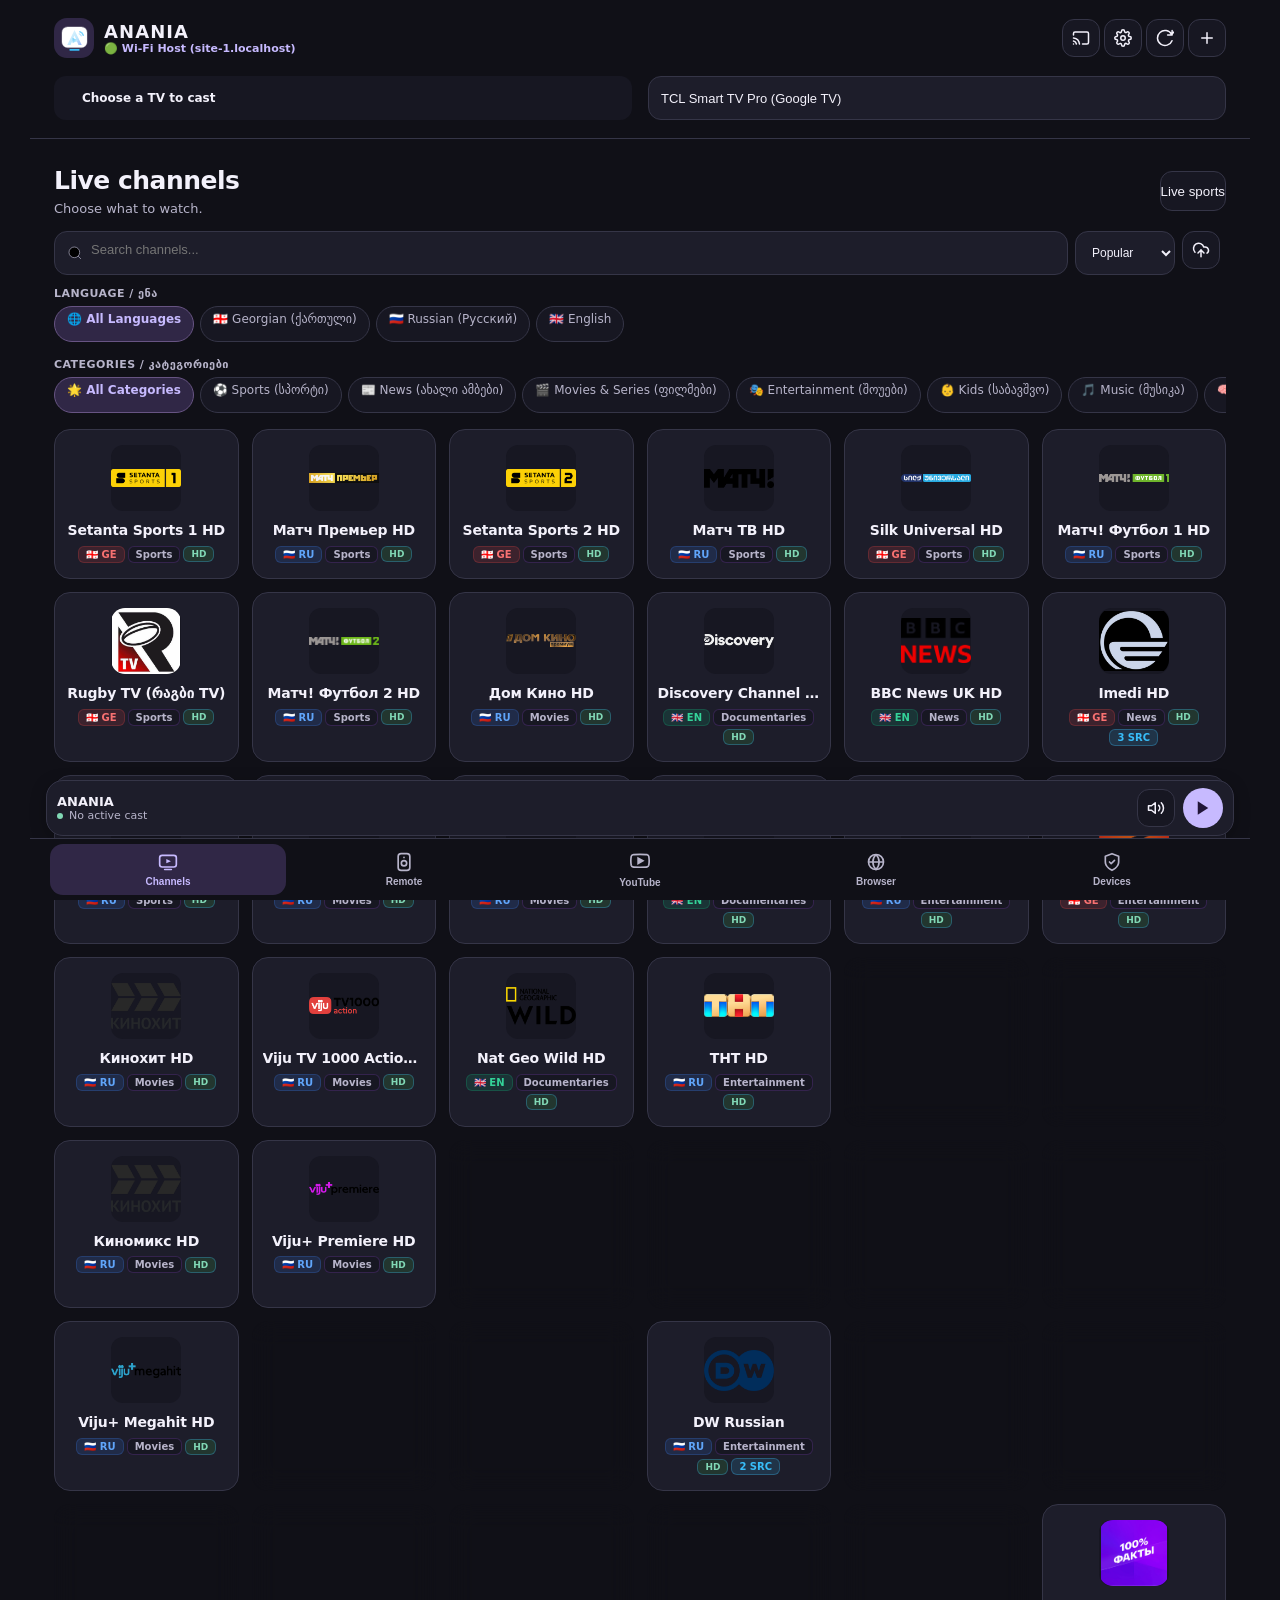
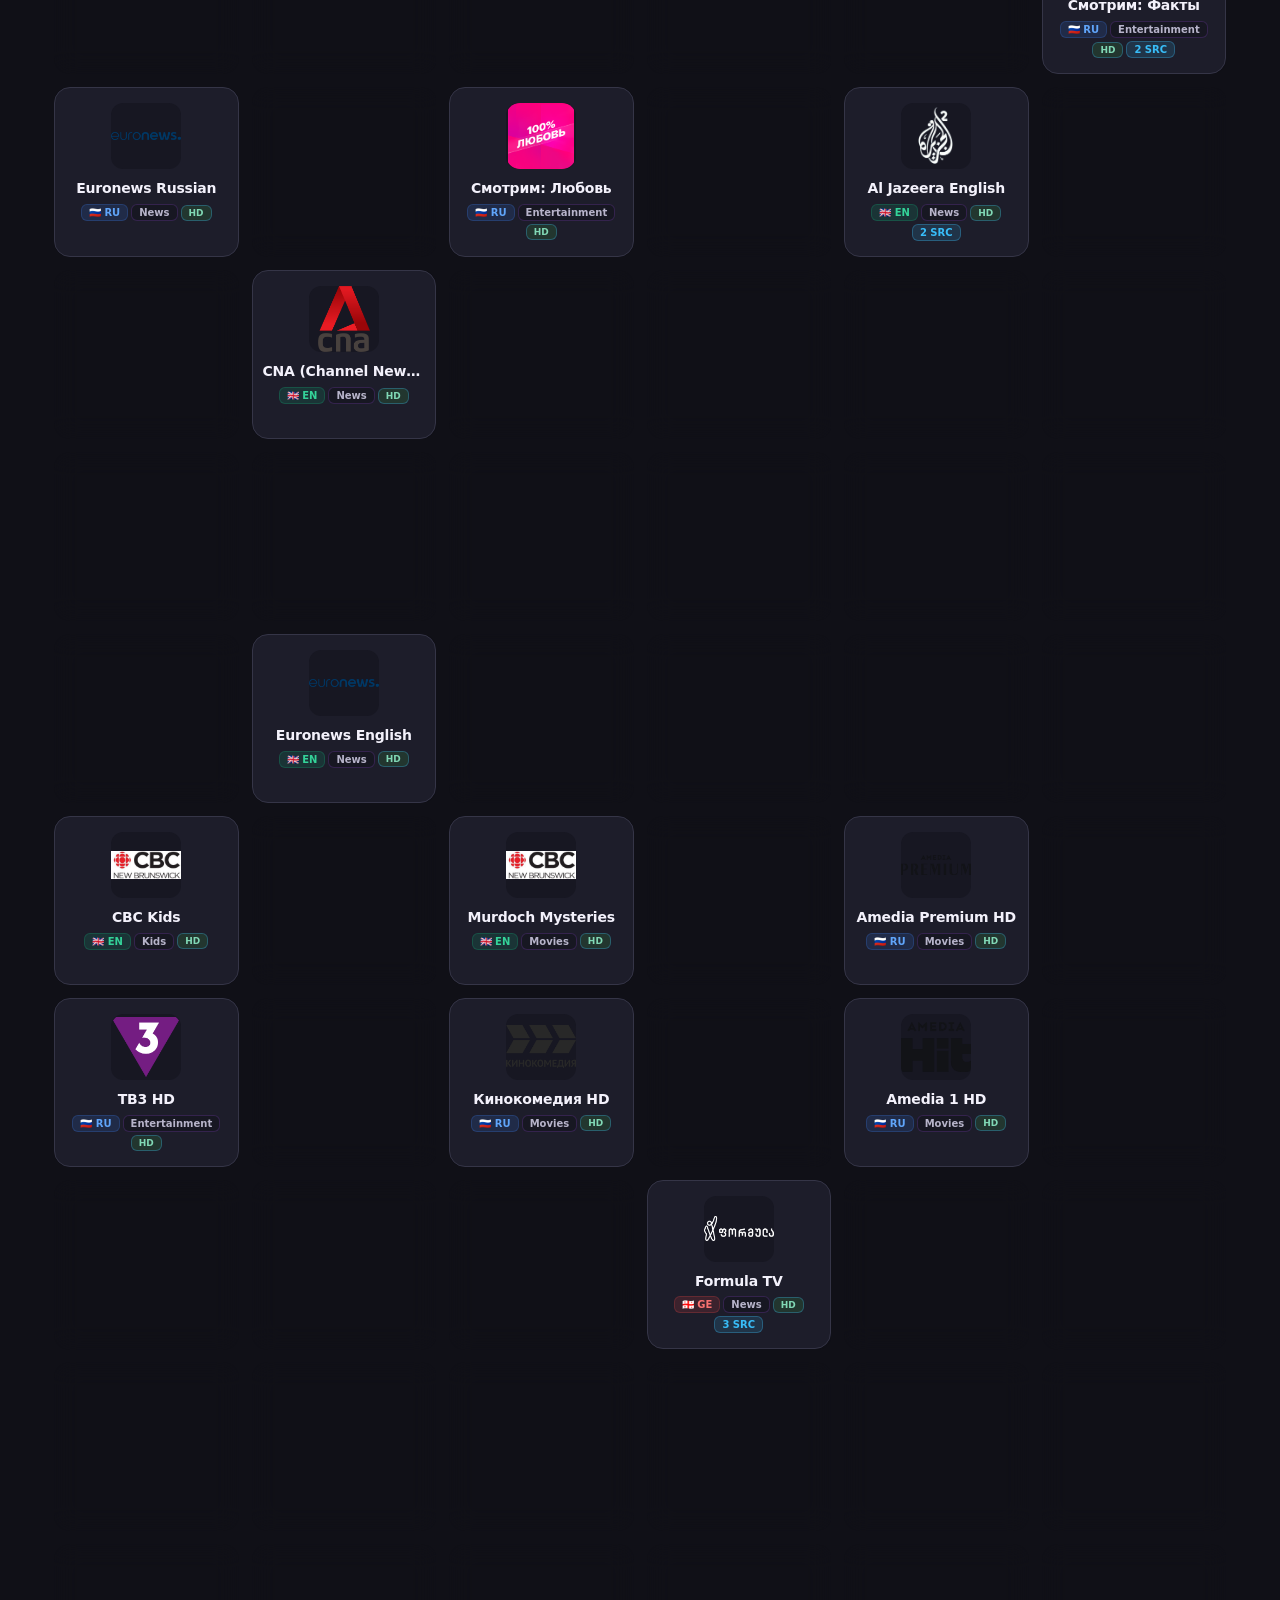
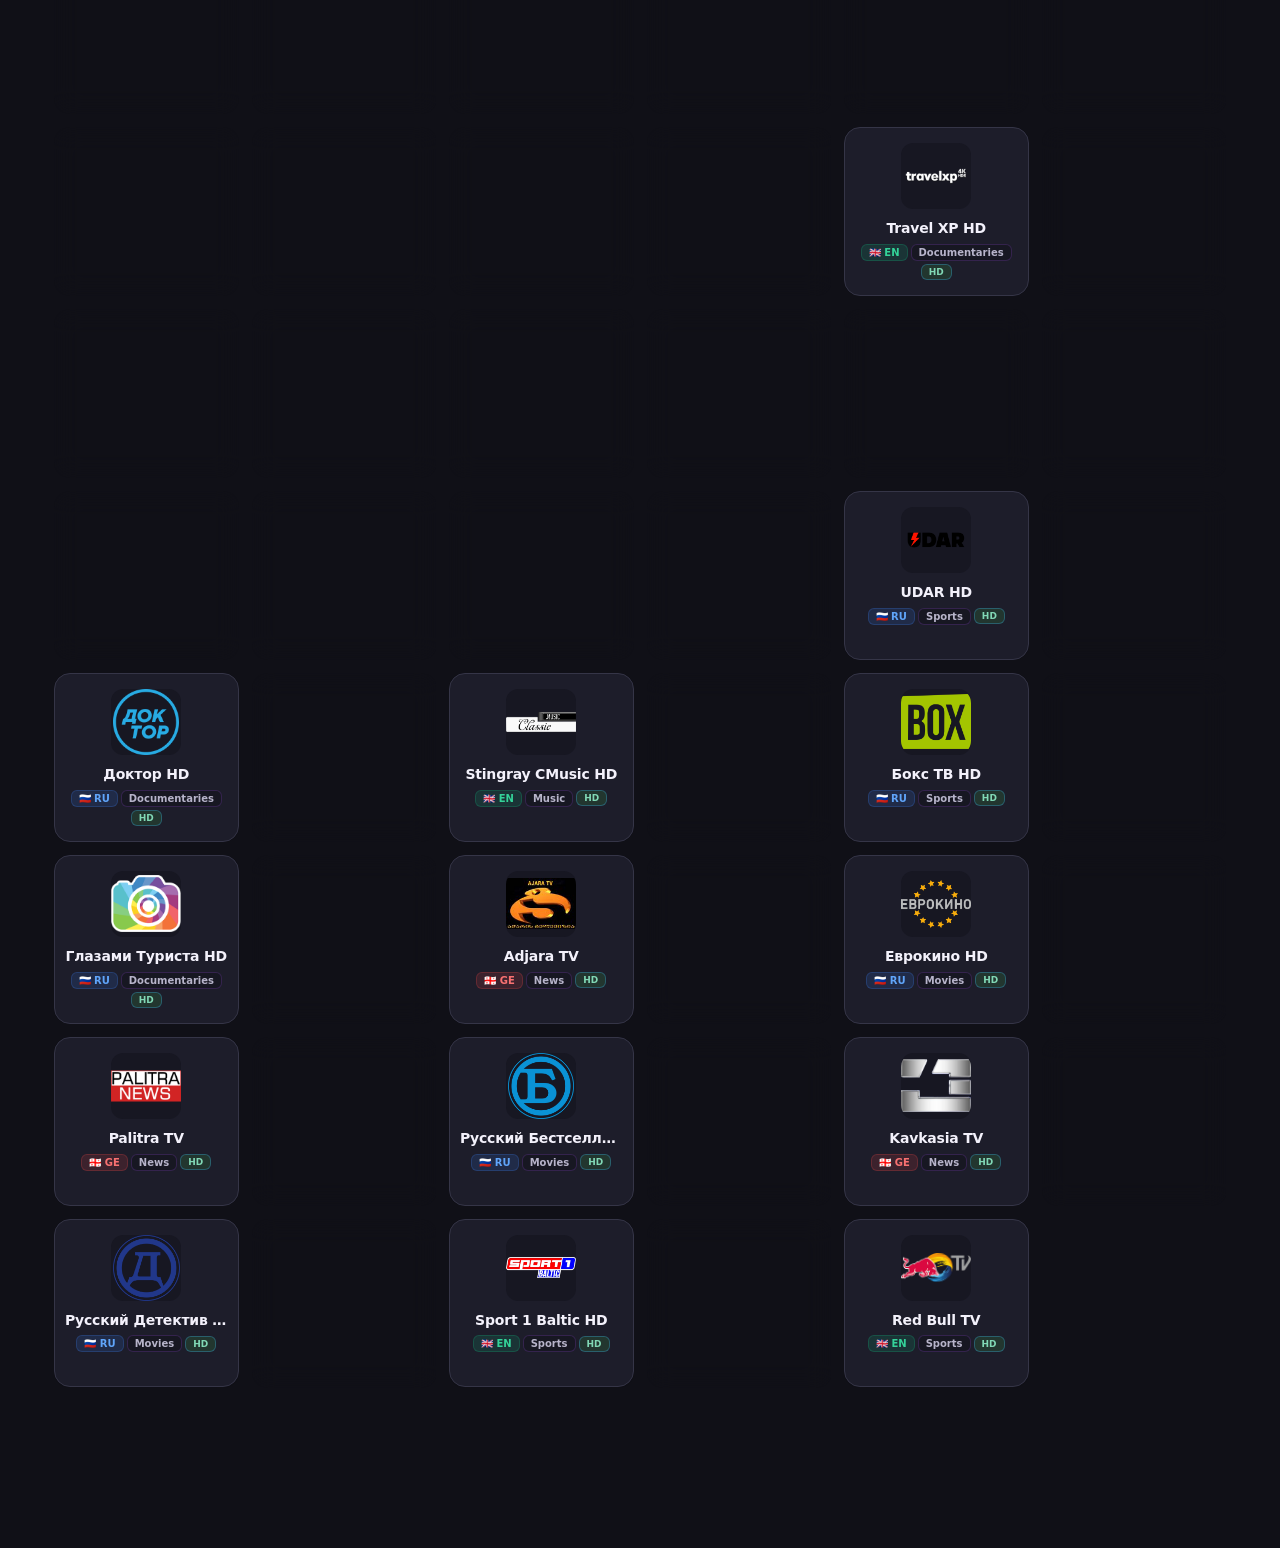
==== commit 61d317af: "Bring the ANANIA APK interface and playback flows to Pages" ====
--- a/index.html
+++ b/index.html
@@ -5,13 +5,13 @@
   <meta name="viewport" content="width=device-width, initial-scale=1.0, maximum-scale=1.0, user-scalable=no">
   <meta name="apple-mobile-web-app-capable" content="yes">
   <meta name="apple-mobile-web-app-status-bar-style" content="black-translucent">
-  <meta name="apple-mobile-web-app-title" content="TV Hub">
+  <meta name="apple-mobile-web-app-title" content="ANANIA">
   <meta name="theme-color" content="#070a13">
   <link rel="manifest" href="./manifest.json">
   <meta http-equiv="Cache-Control" content="no-cache, no-store, must-revalidate">
   <meta http-equiv="Pragma" content="no-cache">
   <meta http-equiv="Expires" content="0">
-  <title>TV Hub — Smart TV Remote & Cast</title>
+  <title>ANANIA — Smart TV & Media</title>
   <!-- Preconnect & DNS-Prefetch for real channel logo CDNs -->
   <link rel="preconnect" href="https://upload.wikimedia.org" crossorigin>
   <link rel="preconnect" href="https://i.imgur.com" crossorigin>
@@ -23,7 +23,7 @@
     <!-- Google Cast Web SDK & Hls.js for In-Browser Casting & Playback on ANY Wi-Fi -->
   <script src="https://cdn.jsdelivr.net/npm/hls.js@1.5.17"></script>
   <script src="https://www.gstatic.com/cv/js/sender/v1/cast_sender.js?loadCastFramework=1"></script>
-  <link rel="stylesheet" href="static/style.css?v=8.0.4">
+  <link rel="stylesheet" href="static/style.css?v=anania-web-3">
   <script>
     if ('serviceWorker' in navigator) {
       navigator.serviceWorker.getRegistrations().then(regs => {
@@ -39,12 +39,30 @@
     <header>
       <div class="header-top">
         <div class="brand">
-          <div class="brand-icon">
-            <svg viewBox="0 0 24 24"><rect width="20" height="15" x="2" y="7" rx="2" ry="2"/><polyline points="17 2 12 7 7 2"/></svg>
+          <div class="brand-icon" title="ANANIA Smart TV Studio">
+            <svg viewBox="0 0 36 36" fill="none" xmlns="http://www.w3.org/2000/svg">
+              <defs>
+                <linearGradient id="ananiaLogoGrad" x1="4" y1="4" x2="32" y2="32" gradientUnits="userSpaceOnUse">
+                  <stop offset="0%" stop-color="#ffffff"/>
+                  <stop offset="55%" stop-color="#bae6fd"/>
+                  <stop offset="100%" stop-color="#818cf8"/>
+                </linearGradient>
+                <linearGradient id="ananiaPlayGrad" x1="14" y1="16" x2="23" y2="23" gradientUnits="userSpaceOnUse">
+                  <stop offset="0%" stop-color="#38bdf8"/>
+                  <stop offset="100%" stop-color="#ffffff"/>
+                </linearGradient>
+              </defs>
+              <rect x="3.5" y="4.5" width="29" height="24" rx="6.5" stroke="rgba(255,255,255,0.28)" stroke-width="1.5"/>
+              <path d="M18 8.2L9.6 25.5H13.4L15.1 21.6H20.9L22.6 25.5H26.4L18 8.2ZM16.3 18.6L18 14.5L19.7 18.6H16.3Z" fill="url(#ananiaLogoGrad)"/>
+              <polygon points="15.8,17.2 21.8,20.4 15.8,23.6" fill="url(#ananiaPlayGrad)"/>
+              <path d="M24.2 10.2C26.1 10.8 27.6 12.3 28.2 14.2" stroke="#7dd3fc" stroke-width="1.7" stroke-linecap="round"/>
+              <path d="M23.5 12.6C24.6 13.0 25.4 13.8 25.8 14.9" stroke="#bae6fd" stroke-width="1.6" stroke-linecap="round"/>
+              <line x1="13" y1="31.2" x2="23" y2="31.2" stroke="#38bdf8" stroke-width="2" stroke-linecap="round"/>
+            </svg>
           </div>
           <div class="brand-text">
-            <h1>TV Hub</h1>
-            <p id="network-badge-text">Local Network</p>
+            <h1>ANANIA</h1>
+            <p id="network-badge-text">Connecting to Hub</p>
           </div>
         </div>
         <div class="header-actions" style="display: flex; gap: 8px; align-items: center;">
@@ -70,8 +88,8 @@
       <!-- Real Hardware TV Status Banner -->
       <div class="tv-status-banner active" id="tv-status-banner">
         <div class="status-indicator">
-          <span class="status-dot green" id="tv-status-dot"></span>
-          <span id="tv-status-text">Hisense VIDAA TV (Living Room) Ready</span>
+          <span class="status-dot" id="tv-status-dot"></span>
+          <span id="tv-status-text">Choose a TV to cast</span>
         </div>
         <button id="btn-quick-wake" class="btn-wake-quick" style="display: none;" title="Send Wake-on-LAN power packet">
           ⚡ Turn On TV
@@ -91,6 +109,10 @@
 
     <!-- TAB 1: IPTV Channels & Live Guide -->
     <main id="tab-iptv" class="tab-content active">
+      <div class="screen-heading screen-heading-row">
+        <div><h2>Live channels</h2><p>Choose what to watch.</p></div>
+        <button type="button" class="btn-secondary" data-open-tab="tab-sports">Live sports</button>
+      </div>
       <!-- Search & Sort Bar -->
       <div class="search-sort-bar">
         <div class="search-input-wrapper">
@@ -98,10 +120,10 @@
           <input type="text" id="iptv-search" class="search-input" placeholder="Search channels...">
         </div>
         <select id="sort-dropdown" class="sort-dropdown" aria-label="Sort channels">
-          <option value="popularity">🔥 Most Popular</option>
-          <option value="genre">📂 By Category</option>
-          <option value="name">🔤 Name (A-Z)</option>
-          <option value="least_popular">📉 Less Popular</option>
+          <option value="popularity">Popular</option>
+          <option value="genre">Category</option>
+          <option value="name">Name A–Z</option>
+          <option value="least_popular">Less popular</option>
         </select>
         <button id="btn-open-import" class="btn-icon" title="Import M3U Playlist">
           <svg viewBox="0 0 24 24"><path d="M4 14.899A7 7 0 1 1 15.71 8h1.79a4.5 4.5 0 0 1 2.5 8.242"/><path d="M12 12v9"/><path d="m16 16-4-4-4 4"/></svg>
@@ -142,6 +164,7 @@
 
     <!-- TAB 2: Live Sports Streams (FBStream Aggregator) -->
     <main id="tab-sports" class="tab-content">
+      <button type="button" class="btn-secondary back-to-channels" data-open-tab="tab-iptv">← Channels</button>
       <!-- Sports Header & Live Tbilisi Clock -->
       <div class="sports-header-banner">
         <div class="sports-header-left">
@@ -297,8 +320,65 @@
       </div>
     </section>
 
-    <!-- TAB 3: Universal Ad-Free Cast -->
-    <section id="tab-cast" class="tab-content">
+    <main id="tab-youtube" class="tab-content">
+      <div class="screen-heading"><h2>YouTube</h2></div>
+      <div class="cast-card yt-search-card">
+        <div class="yt-search-form">
+          <input type="text" id="yt-search-input" class="form-input yt-input-field" placeholder="Search YouTube or paste a link">
+          <div class="yt-action-buttons">
+            <button type="button" id="btn-yt-paste" class="btn-yt-paste" title="Paste link from clipboard">
+              Paste link
+            </button>
+            <button type="button" id="btn-yt-search" class="btn-primary btn-yt-search">
+              Search
+            </button>
+          </div>
+        </div>
+
+        <div id="yt-selected-video" class="yt-selected-video" hidden></div>
+        <div id="yt-search-results" class="yt-results-grid" style="display: none; margin-top: 14px;"></div>
+      </div>
+
+    </main>
+
+    <!-- Browser -->
+    <section id="tab-browser" class="tab-content">
+      <div class="screen-heading"><h2>Browser</h2></div>
+      <div class="cast-card universal-cast-card">
+        <div class="form-group">
+          <label for="cast-url-input" class="visually-hidden">Search or enter a link</label>
+          <div class="input-with-action">
+            <input type="text" id="cast-url-input" class="form-input" autocomplete="off" autocapitalize="none" spellcheck="false" placeholder="Search or enter a link">
+            <button type="button" id="btn-paste-cast-url" class="btn-input-action" title="Paste from clipboard">Paste</button>
+          </div>
+          <div id="cast-detected-badge" class="cast-detected-pill" style="display:none"></div>
+          <div id="cast-preview-box" class="cast-preview-box" style="display:none">
+            <img id="cast-preview-thumb" class="cast-preview-thumb" alt="" style="display:none">
+            <div class="cast-preview-info">
+              <div id="cast-preview-title" class="cast-preview-title"></div>
+              <div id="cast-preview-tag" class="cast-preview-tag">Video source available</div>
+            </div>
+          </div>
+        </div>
+        <div id="web-playback-actions" class="browser-actions">
+          <button type="button" id="btn-open-cast-page" class="btn-secondary">Open or search</button>
+          <button type="button" id="btn-watch-cast-link" class="btn-secondary">Play here</button>
+          <button type="button" id="btn-submit-cast" class="btn-primary"><span id="btn-cast-text">Cast to TV</span></button>
+        </div>
+        <div class="browser-tools">
+          <button type="button" id="btn-browser-bookmark" class="btn-secondary">Save link</button>
+          <a id="browser-download" class="btn-secondary" target="_blank" rel="noopener noreferrer" hidden>Open media file</a>
+          <details class="browser-options">
+            <summary>Playback options</summary>
+            <div class="form-group">
+              <label for="cast-title-input">Video title</label>
+              <input type="text" id="cast-title-input" class="form-input" placeholder="Use the source title">
+            </div>
+            <label><input type="checkbox" id="web-low-bandwidth"> Lower bandwidth on supported streams</label>
+            <label><input type="checkbox" id="cast-use-proxy" checked> Use the Hub stream proxy</label>
+          </details>
+        </div>
+      </div>
       <!-- Preparation & Casting Visual Progress Widget -->
       <div id="cast-progress-widget" class="cast-progress-card" style="display: none;">
         <div class="progress-glow-bg"></div>
@@ -451,89 +531,18 @@
         </div>
       </div>
 
-      <div class="cast-card universal-cast-card">
-        <div class="cast-card-header">
-          <div class="cast-badge-highlight">
-            <svg viewBox="0 0 24 24" width="13" height="13" fill="none" stroke="currentColor" stroke-width="2.5"><polygon points="13 2 3 14 12 14 11 22 21 10 12 10 13 2"/></svg>
-            UNIVERSAL AD-FREE CASTING
-          </div>
-          <h3>Play or cast a video link</h3>
-          <p style="font-size: 13px; color: var(--text-muted); margin-bottom: 14px; line-height: 1.45;">
-            Paste a direct video link or a page supported by your TV Hub. You can play it here, use AirPlay in Safari, or send it to a Google Cast receiver in a compatible browser.
-          </p>
-        </div>
-
-        <div class="form-group">
-          <label for="cast-url-input">Video or Webpage URL</label>
-          <div class="input-with-action">
-            <input type="url" id="cast-url-input" class="form-input" autocomplete="off" autocapitalize="none" spellcheck="false" placeholder="Paste a video or webpage link…">
-            <button type="button" id="btn-paste-cast-url" class="btn-input-action" title="Paste from clipboard">📋 Paste</button>
-          </div>
-          <!-- Real-Time Platform Detection Badge -->
-          <div id="cast-detected-badge" class="cast-detected-pill" style="display: none;"></div>
-          <!-- Live Resolved Preview Card -->
-          <div id="cast-preview-box" class="cast-preview-box" style="display: none;">
-            <img id="cast-preview-thumb" class="cast-preview-thumb" src="" alt="Thumbnail" style="display: none;">
-            <div class="cast-preview-info">
-              <div id="cast-preview-title" class="cast-preview-title">Detected Video</div>
-              <div class="cast-preview-tag" id="cast-preview-tag">✓ Clean Ad-Free Stream Ready</div>
-            </div>
-          </div>
-        </div>
-
-        <div class="form-group">
-          <label for="cast-title-input">Title (Auto-detected from video if blank)</label>
-          <input type="text" id="cast-title-input" class="form-input" placeholder="Auto-detected from YouTube / movie platform">
-        </div>
-
-        <div style="margin-bottom: 14px; display: flex; align-items: center; gap: 8px;">
-          <input type="checkbox" id="cast-use-proxy" checked>
-          <label for="cast-use-proxy" style="font-size: 13px; color: var(--text-muted); margin: 0; cursor: pointer;">
-            Enable Ad-Shield Stream Proxy (Strips stream ads &amp; optimizes for TV hardware)
-          </label>
-        </div>
-
-        <button id="btn-submit-cast" class="btn-primary" style="font-weight: 700;">
-          <svg viewBox="0 0 24 24" style="width: 18px; height: 18px; stroke: #fff;"><path d="m22 2-7 20-4-9-9-4Z"/><path d="M22 2 11 13"/></svg>
-          <span id="btn-cast-text">Cast to TV</span>
-        </button>
-        <div id="web-playback-actions" hidden style="margin-top: 9px;">
-          <button type="button" id="btn-watch-cast-link" class="btn-secondary">Play here</button>
-          <button type="button" id="btn-open-cast-page" class="btn-secondary">Open original page</button>
-          <label style="display: block; margin-top: 9px; color: var(--text-muted); font-size: 13px;">
-            <input type="checkbox" id="web-low-bandwidth"> Lower bandwidth on supported in-browser streams
-          </label>
-        </div>
-      </div>
-
-      <!-- YouTube 100% Ad-Free Search & Quick Cast -->
-      <div class="cast-card yt-search-card">
-        <div class="cast-card-header">
-          <div class="cast-badge-highlight" style="background: rgba(239, 68, 68, 0.15); color: #f87171; border-color: rgba(239, 68, 68, 0.3);">
-            ⚡ YOUTUBE ZERO-ADS
-          </div>
-          <h3>Play or Search Any YouTube Video Without Ads</h3>
-          <p style="font-size: 13px; color: var(--text-muted); margin-bottom: 12px; line-height: 1.45;">
-            Paste any YouTube video or short URL, or search keywords. TV Hub strips all ads and plays it directly on your TV.
-          </p>
-        </div>
-
-        <div class="yt-search-form">
-          <input type="text" id="yt-search-input" class="form-input yt-input-field" placeholder="Paste YouTube link or type search keyword...">
-          <div class="yt-action-buttons">
-            <button type="button" id="btn-yt-paste" class="btn-yt-paste" title="Paste link from clipboard">
-              📋 Paste Link
-            </button>
-            <button type="button" id="btn-yt-search" class="btn-primary btn-yt-search">
-              ⚡ Cast / Search
-            </button>
-          </div>
-        </div>
-
-        <div id="yt-search-results" class="yt-results-grid" style="display: none; margin-top: 14px;"></div>
-      </div>
-
-      <div class="cast-card">
+      <div class="browser-library">
+        <div class="cast-card">
+          <h3>Saved links</h3>
+          <ul id="browser-bookmarks-list" class="browser-links"></ul>
+        </div>
+        <div class="cast-card">
+          <div class="screen-heading-row"><h3>Recent links</h3><button id="browser-clear-history" type="button" class="btn-secondary">Clear</button></div>
+          <ul id="browser-history-list" class="browser-links"></ul>
+        </div>
+      </div>
+      <details class="cast-card browser-file">
+        <summary>Cast a file from this device</summary>
         <h3>
           <svg viewBox="0 0 24 24"><path d="M21 15v4a2 2 0 0 1-2 2H5a2 2 0 0 1-2-2v-4"/><polyline points="17 8 12 3 7 8"/><line x1="12" y1="3" x2="12" y2="15"/></svg>
           Cast Local Video / Audio File
@@ -548,7 +557,7 @@
           Upload & Play on TV
         </button>
         <div id="media-files-list" style="margin-top: 14px;"></div>
-      </div>
+      </details>
     </section>
 
         <!-- TAB 4: Connected Devices & Network-Wide DNS Ad-Blocker -->
@@ -576,6 +585,40 @@
             <svg class="scan-radar-svg" viewBox="0 0 24 24"><path d="M12 2a10 10 0 1 0 10 10A10 10 0 0 0 12 2zm0 18a8 8 0 1 1 8-8 8 8 0 0 1-8 8z"/><path d="M12 6a6 6 0 1 0 6 6 6 6 0 0 0-6-6zm0 10a4 4 0 1 1 4-4 4 4 0 0 1-4 4z"/><circle cx="12" cy="12" r="2"/></svg>
             <span id="scan-btn-text">Scan Network</span>
           </button>
+        </div>
+
+        <div class="connected-devices-panel">
+        <!-- 3. Devices Section & Category Filter Bar -->
+        <div class="devices-section-head">
+          <div class="section-title-wrap">
+            <span class="section-heading">Connected Network Devices</span>
+            <span class="section-caption">Toggle ad blocking individually for any device on your Wi-Fi</span>
+          </div>
+
+          <!-- Category Filter Pills -->
+          <div class="devices-filter-bar">
+            <button class="device-filter-pill active" data-filter="all">All Devices</button>
+            <button class="device-filter-pill" data-filter="tv">Smart TVs</button>
+            <button class="device-filter-pill" data-filter="phone">Phones</button>
+            <button class="device-filter-pill" data-filter="computer">Computers</button>
+            <button class="device-filter-pill" data-filter="router">Router</button>
+          </div>
+        </div>
+
+        <!-- Search Bar -->
+        <div class="device-search-wrapper">
+          <svg viewBox="0 0 24 24"><circle cx="11" cy="11" r="8"/><line x1="21" y1="21" x2="16.65" y2="16.65"/></svg>
+          <input type="text" id="input-device-search" placeholder="Search devices by name, IP or vendor..." autocomplete="off">
+          <button id="btn-clear-device-search" class="btn-clear-search" style="display: none;">✕</button>
+        </div>
+
+        <!-- Device Cards Container -->
+        <div id="network-devices-list" class="cyber-devices-grid">
+          <div class="devices-loading-placeholder" style="text-align: center; padding: 24px; color: var(--text-muted);">
+            <span>Discovering network devices...</span>
+          </div>
+        </div>
+
         </div>
 
         <!-- 1. Master Wi-Fi Ad Shield Card (Cyber Hero Widget) -->
@@ -809,37 +852,6 @@
           </div>
         </div>
 
-        <!-- 3. Devices Section & Category Filter Bar -->
-        <div class="devices-section-head">
-          <div class="section-title-wrap">
-            <span class="section-heading">Connected Network Devices</span>
-            <span class="section-caption">Toggle ad blocking individually for any device on your Wi-Fi</span>
-          </div>
-          
-          <!-- Category Filter Pills -->
-          <div class="devices-filter-bar">
-            <button class="device-filter-pill active" data-filter="all">All Devices</button>
-            <button class="device-filter-pill" data-filter="tv">Smart TVs</button>
-            <button class="device-filter-pill" data-filter="phone">Phones</button>
-            <button class="device-filter-pill" data-filter="computer">Computers</button>
-            <button class="device-filter-pill" data-filter="router">Router</button>
-          </div>
-        </div>
-
-        <!-- Search Bar -->
-        <div class="device-search-wrapper">
-          <svg viewBox="0 0 24 24"><circle cx="11" cy="11" r="8"/><line x1="21" y1="21" x2="16.65" y2="16.65"/></svg>
-          <input type="text" id="input-device-search" placeholder="Search devices by name, IP or vendor..." autocomplete="off">
-          <button id="btn-clear-device-search" class="btn-clear-search" style="display: none;">✕</button>
-        </div>
-
-        <!-- Device Cards Container -->
-        <div id="network-devices-list" class="cyber-devices-grid">
-          <div class="devices-loading-placeholder" style="text-align: center; padding: 24px; color: var(--text-muted);">
-            <span>Discovering network devices...</span>
-          </div>
-        </div>
-
         <!-- 4. Real-Time Ad-Block Activity Feed -->
         <div class="cyber-feed-card">
           <div class="feed-header">
@@ -886,10 +898,10 @@
       </div>
 
       <div class="player-info" id="player-info-click" style="cursor: pointer;">
-        <div class="player-title" id="bar-title">TV Hub Ready</div>
+        <div class="player-title" id="bar-title">ANANIA</div>
         <div class="player-subtitle">
           <span class="status-dot green" id="bar-status-dot" style="width: 6px; height: 6px;"></span>
-          <span id="bar-tv-status">Hisense TV Idle</span>
+          <span id="bar-tv-status">No active cast</span>
         </div>
       </div>
       <div class="player-controls">
@@ -903,29 +915,28 @@
     </aside>
 
     <!-- Sleek Bottom Navigation Bar -->
-    <nav class="bottom-nav">
+    <nav class="bottom-nav" aria-label="Main navigation">
       <button class="nav-item active" data-tab="tab-iptv">
-        <svg viewBox="0 0 24 24"><rect width="20" height="15" x="2" y="7" rx="2" ry="2"/><polyline points="17 2 12 7 7 2"/></svg>
+        <svg viewBox="0 0 24 24" fill="none" stroke="currentColor" stroke-width="2.1" stroke-linecap="round" stroke-linejoin="round"><rect x="2" y="4" width="20" height="14" rx="3"/><polygon points="10 8.5 15.5 11 10 13.5 10 8.5" fill="currentColor" stroke="none"/><line x1="8" y1="21" x2="16" y2="21"/></svg>
         <span>Channels</span>
       </button>
       <button class="nav-item" data-tab="tab-remote">
-        <svg viewBox="0 0 24 24"><rect width="14" height="20" x="5" y="2" rx="2"/><circle cx="12" cy="14" r="3"/><circle cx="12" cy="7" r="1"/></svg>
+        <svg viewBox="0 0 24 24" fill="none" stroke="currentColor" stroke-width="2.1" stroke-linecap="round" stroke-linejoin="round"><rect width="14" height="20" x="5" y="2" rx="3.5"/><circle cx="12" cy="13.5" r="3.2"/><path d="M12 6.5h.01"/></svg>
         <span>Remote</span>
       </button>
-      <button class="nav-item" data-tab="tab-cast">
-        <svg viewBox="0 0 24 24"><path d="M2 16.1A5 5 0 0 1 5.9 20M2 12.05A9 9 0 0 1 9.95 20M2 8V6a2 2 0 0 1 2-2h16a2 2 0 0 1 2 2v12a2 2 0 0 1-2 2h-6"/><line x1="2" y1="20" x2="2.01" y2="20"/></svg>
-        <span>Cast</span>
+      <button class="nav-item" data-tab="tab-youtube">
+        <div class="nav-yt-badge">
+          <svg viewBox="0 0 24 24"><path d="M22.54 6.42a2.78 2.78 0 0 0-1.94-2C18.88 4 12 4 12 4s-6.88 0-8.6.46a2.78 2.78 0 0 0-1.94 2A29 29 0 0 0 1 11.75a29 29 0 0 0 .46 5.33A2.78 2.78 0 0 0 3.4 19c1.72.46 8.6.46 8.6.46s6.88 0 8.6-.46a2.78 2.78 0 0 0 1.94-2 29 29 0 0 0 .46-5.25 29 29 0 0 0-.46-5.33z"/><polygon points="9.75 15.02 15.5 11.75 9.75 8.48 9.75 15.02" fill="currentColor"/></svg>
+        </div>
+        <span>YouTube</span>
+      </button>
+      <button class="nav-item" data-tab="tab-browser">
+        <svg viewBox="0 0 24 24" fill="none" stroke="currentColor" stroke-width="2"><circle cx="12" cy="12" r="9"/><path d="M3 12h18M12 3c5 5 5 13 0 18-5-5-5-13 0-18"/></svg>
+        <span>Browser</span>
       </button>
       <button class="nav-item" data-tab="tab-devices">
-        <svg viewBox="0 0 24 24"><rect x="2" y="3" width="20" height="14" rx="2"/><line x1="8" y1="21" x2="16" y2="21"/><line x1="12" y1="17" x2="12" y2="21"/></svg>
+        <svg viewBox="0 0 24 24" fill="none" stroke="currentColor" stroke-width="2.1" stroke-linecap="round" stroke-linejoin="round"><path d="M12 22s8-4 8-10V5l-8-3-8 3v7c0 6 8 10 8 10z"/><path d="m9 12 2 2 4-4"/></svg>
         <span>Devices</span>
-      </button>
-      <button class="nav-item" data-tab="tab-sports">
-        <div style="position: relative; display: inline-flex; align-items: center; justify-content: center;">
-          <svg viewBox="0 0 24 24"><circle cx="12" cy="12" r="10"/><path d="m4.93 4.93 4.24 4.24M14.83 9.17l4.24-4.24M14.83 14.83l4.24 4.24M9.17 14.83l-4.24 4.24"/><circle cx="12" cy="12" r="4"/></svg>
-          <span class="live-dot-nav" id="sports-nav-live-dot" style="display: none;"></span>
-        </div>
-        <span>Sports</span>
       </button>
     </nav>
   </div>
@@ -1061,6 +1072,7 @@
       </div>
       <div class="video-container" style="position: relative; width: 100%; background: #000; border-radius: 12px; overflow: hidden; margin: 12px 0;">
         <video id="inapp-video" x-webkit-airplay="allow" airplay="allow" playsinline controls style="width: 100%; max-height: 280px; display: block;"></video>
+        <button type="button" id="btn-player-pip" class="btn-secondary" hidden>Picture in picture</button>
       </div>
       <div style="display: flex; gap: 8px; justify-content: space-between; align-items: center;">
         <span id="inapp-stream-status" style="font-size: 12px; color: var(--accent-cyan);">● Direct Stream (Ad-Free)</span>
@@ -1107,6 +1119,6 @@
     </div>
   </div>
 
-  <script src="static/app.js?v=web-player-2"></script>
+  <script src="static/app.js?v=anania-web-3"></script>
 </body>
 </html>
--- a/static/style.css
+++ b/static/style.css
@@ -3902,3 +3902,315 @@
   border-color: rgba(56, 189, 248, 0.4);
   box-shadow: 0 0 10px rgba(56, 189, 248, 0.3);
 }
+
+/* ANANIA's APK palette and controls, with a responsive Pages layout. */
+:root {
+  color-scheme: dark;
+  --bg-primary: #101017;
+  --bg-surface: #171722;
+  --bg-card: #1d1d2a;
+  --bg-card-hover: #262637;
+  --border-color: #353547;
+  --text-main: #f3f1fb;
+  --text-muted: #b7b4ca;
+  --text-dim: #9b98b0;
+  --accent-cyan: #c7baff;
+  --accent-blue: #a997f4;
+  --accent-purple: #b098ff;
+  --accent-green: #81d8b5;
+  --accent-red: #ffa5ac;
+  --accent-amber: #edcb87;
+  --accent-ink: #211638;
+  --accent-soft: #302746;
+  --nav-size: 58px;
+  --font-stack: Roboto, system-ui, sans-serif;
+}
+
+body { background: var(--bg-primary); }
+.app-container { padding-bottom: calc(var(--nav-size) + 79px + env(safe-area-inset-bottom, 0px)); }
+header {
+  position: relative;
+  background: var(--bg-primary) !important;
+  backdrop-filter: none;
+  border-bottom: 1px solid var(--border-color);
+  padding: 12px 16px;
+}
+.header-top { gap: 8px; margin-bottom: 8px; flex-wrap: nowrap; }
+.header-actions { gap: 4px !important; flex-shrink: 0; }
+.brand, .brand-text { min-width: 0; }
+.brand-icon {
+  width: 40px !important;
+  height: 40px !important;
+  border-radius: 13px !important;
+  background: var(--accent-soft) !important;
+  animation: none;
+  box-shadow: none !important;
+}
+.brand h1 { color: var(--text-main) !important; letter-spacing: .06em; }
+.brand-pro-pill { display: none; }
+.brand-text p { color: var(--text-muted); white-space: nowrap; overflow: hidden; text-overflow: ellipsis; }
+#btn-apk-download { display: none !important; }
+.header-actions .btn-icon { min-width: 36px; min-height: 38px; }
+.tv-selector-bar { margin-top: 6px; }
+.selector-dropdown, .sort-dropdown, .search-input-wrapper, .device-search-wrapper, .form-input,
+.deck-select, .manual-ip-row {
+  color: var(--text-main) !important;
+  background: var(--bg-card) !important;
+  border: 1px solid var(--border-color) !important;
+  border-radius: 13px !important;
+  box-shadow: none !important;
+}
+.selector-dropdown, .sort-dropdown, .search-input-wrapper { min-height: 44px; }
+.tv-status-banner { background: var(--bg-surface) !important; box-shadow: none !important; border-color: var(--border-color) !important; }
+.status-dot.green, .channel-live-dot { background: var(--accent-green) !important; box-shadow: none; }
+.search-input-wrapper:focus-within, .device-search-wrapper:focus-within,
+button:focus-visible, select:focus-visible, input:focus-visible {
+  outline: 2px solid var(--accent-cyan);
+  outline-offset: 2px;
+}
+.screen-heading { margin: 3px 0 15px; }
+.screen-heading h2, .devices-title-text, .remote-tv-title {
+  color: var(--text-main) !important;
+  font-size: 25px !important;
+  line-height: 1.2;
+  letter-spacing: -.02em;
+  font-weight: 750;
+}
+.screen-heading p { margin-top: 5px; color: var(--text-muted); font-size: 13px; }
+
+#tab-iptv { padding: 16px; }
+.search-sort-bar { display: grid; grid-template-columns: minmax(0,1fr) auto 44px; gap: 7px; }
+.search-sort-bar .sort-dropdown { max-width: 100px; min-width: 0; }
+.search-input-wrapper .search-input, .device-search-wrapper input {
+  background: transparent !important;
+  border: 0 !important;
+  box-shadow: none !important;
+  outline: none;
+  min-width: 0;
+}
+.filter-title { color: var(--text-muted); font-size: 11px; letter-spacing: .04em; }
+.pills-scroll, .devices-filter-bar { scroll-padding-inline: 4px; }
+.filter-pill, .device-filter-pill, .speed-pill {
+  min-height: 36px;
+  border-radius: 999px !important;
+  background: var(--bg-surface) !important;
+  border: 1px solid var(--border-color) !important;
+  color: var(--text-muted) !important;
+  box-shadow: none !important;
+}
+.filter-pill.active, .device-filter-pill.active, .speed-pill.active {
+  color: var(--accent-cyan) !important;
+  background: var(--accent-soft) !important;
+  border-color: #675483 !important;
+}
+.channels-grid { grid-template-columns: repeat(3,minmax(0,1fr)); gap: 9px; }
+.channels-grid .channel-card {
+  min-width: 0;
+  padding: 11px 6px;
+  border: 1px solid var(--border-color) !important;
+  border-radius: 16px !important;
+  box-shadow: none !important;
+  background: var(--bg-card) !important;
+  transform: none !important;
+  animation: none !important;
+}
+.channel-card::before, .channel-card-glow { display: none; }
+.channels-grid .channel-card:active { background: var(--bg-card-hover) !important; transform: scale(.98) !important; }
+.channel-card .channel-logo-container {
+  width: min(70px,100%) !important;
+  height: 66px !important;
+  background: var(--bg-surface) !important;
+  border-color: transparent !important;
+  box-shadow: none !important;
+  border-radius: 12px !important;
+}
+.channel-card .channel-logo { filter: none; transform: none !important; }
+.channel-card .monogram-fallback { background: var(--accent-soft); color: var(--accent-cyan); text-shadow: none; box-shadow: none; }
+.channel-card .monogram-sub { display: none; }
+.channel-name { color: var(--text-main) !important; font-size: 12px !important; line-height: 1.35; }
+.channel-badge-row { gap: 3px; }
+.channel-card .tag-hd { color: var(--accent-green); background: #22362f; }
+.channel-card .tag-genre { color: var(--text-muted); background: var(--bg-surface); }
+.channel-card .channel-phone-btn { background: #1d1d2a !important; box-shadow: none; }
+
+.remote-shell { padding: 0; gap: 13px; }
+.remote-header-card, .remote-rocker-card, .remote-pill-btn, .device-card, .modal-card,
+.devices-header-hero, .cyber-shield-card, .community-repos-card, .mobile-setup-card,
+.youtube-shield-card, .cyber-feed-card, .cyber-stat-card, .cyber-device-card,
+.active-cast-deck, .vanced-top-card {
+  color: var(--text-main);
+  background: var(--bg-card) !important;
+  border: 1px solid var(--border-color) !important;
+  border-radius: 17px !important;
+  box-shadow: none !important;
+  backdrop-filter: none;
+}
+.remote-badge, .section-caption, .remote-tv-sub { color: var(--text-muted) !important; }
+.remote-badge { border-color: var(--border-color); background: var(--accent-soft); }
+.remote-shell > .screen-heading { margin-bottom: 1px; }
+.remote-quick-row, .remote-bottom-controls { gap: 8px; }
+.remote-pill-btn svg, .devices-title-text svg { stroke: var(--accent-cyan); }
+.remote-pill-btn { min-height: 46px; padding: 8px 5px; }
+.remote-dpad { background: var(--bg-card); border-color: var(--border-color); box-shadow: none; }
+.remote-dpad::before { border-color: var(--border-color); border-style: solid; }
+.dpad-dir { color: var(--text-main); }
+.dpad-dir:active { color: var(--accent-cyan); background: var(--accent-soft); }
+.dpad-ok, .remote-key-btn.primary, .btn-primary, .play-pause-btn, .btn-deck-playpause {
+  background: var(--accent-cyan) !important;
+  color: var(--accent-ink) !important;
+  box-shadow: none !important;
+  border-color: transparent !important;
+  animation: none !important;
+}
+.play-pause-btn svg, .btn-deck-playpause svg { fill: currentColor; }
+.btn-icon, .remote-key-btn, .btn-cyber-scan, .btn-sync-repos, .btn-copy-ip, .btn-mini-reset {
+  background: var(--bg-surface);
+  color: var(--text-main);
+  border-color: var(--border-color);
+  box-shadow: none;
+  border-radius: 12px;
+}
+.btn-cyber-scan, .btn-sync-repos { color: var(--accent-cyan); min-height: 44px; }
+.remote-power-btn { background: #392631; color: var(--accent-red); box-shadow: none; }
+.shield-card-glow-bg, .cyber-shield-card::before { display: none; }
+.devices-header-hero { gap: 9px; flex-wrap: wrap; padding: 13px; }
+.devices-title-text { white-space: normal; }
+.connected-devices-panel { display: grid; grid-template-columns: minmax(0,1fr); gap: 9px; min-width: 0; }
+.connected-devices-panel > *, .connected-devices-panel .devices-filter-bar { min-width: 0; max-width: 100%; }
+.connected-devices-panel .devices-filter-bar { overflow-x: auto; }
+.devices-section-head { margin-top: 0; }
+.devices-title-text, .section-heading, .shield-headline { text-shadow: none; }
+.device-avatar-box, .router-model-badge, .subnet-badge, .devices-count-pill {
+  color: var(--accent-cyan);
+  background: var(--accent-soft);
+  border-color: var(--border-color);
+  box-shadow: none;
+}
+.cyber-switch input:checked + span, .device-toggle-switch input:checked + span { background: var(--accent-cyan); box-shadow: none; }
+.deck-scrub-slider::-webkit-slider-thumb, .deck-vol-slider::-webkit-slider-thumb { background: var(--accent-cyan); box-shadow: none; }
+.modal-overlay { background: #08080dc7; }
+
+.bottom-nav {
+  min-height: var(--nav-size) !important;
+  background: var(--bg-primary) !important;
+  border-top: 1px solid var(--border-color) !important;
+  backdrop-filter: none !important;
+  padding: 4px 8px calc(4px + env(safe-area-inset-bottom, 0px)) !important;
+}
+.bottom-nav .nav-item {
+  color: var(--text-muted) !important;
+  min-height: 48px !important;
+  border-radius: 13px !important;
+  gap: 4px !important;
+}
+.bottom-nav .nav-item svg { width: 20px !important; height: 20px !important; transform: none !important; }
+.bottom-nav .nav-item span { font-size: 10px !important; }
+.bottom-nav .nav-item.active, .bottom-nav .nav-item[data-tab="tab-sports"].active {
+  color: var(--accent-cyan) !important;
+  background: var(--accent-soft) !important;
+}
+.bottom-nav .nav-item.active::before, .bottom-nav .nav-item.active::after { display: none; }
+.bottom-nav .nav-item[data-tab="tab-sports"].active .nav-yt-badge { filter: none; transform: none; }
+.bottom-player-bar {
+  bottom: calc(var(--nav-size) + 6px + env(safe-area-inset-bottom, 0px));
+  background: var(--bg-card);
+  border: 1px solid var(--border-color);
+  border-radius: 17px;
+  padding: 7px 10px;
+  box-shadow: 0 4px 16px #0004;
+}
+.player-title { color: var(--text-main); }
+.player-subtitle { color: var(--text-muted); }
+.tab-content.active { animation: none; }
+@media (max-width: 345px) {
+  #tab-iptv { padding-inline: 10px; }
+  .channels-grid { grid-template-columns: repeat(2,minmax(0,1fr)); }
+  .search-sort-bar .sort-dropdown { max-width: 84px; }
+  .header-actions .btn-icon { min-width: 34px; }
+  .brand-icon { width: 34px !important; height: 34px !important; flex: 0 0 34px; }
+}
+
+:root { --app-width: 1220px; }
+.app-container { max-width: var(--app-width); }
+.bottom-nav { max-width: var(--app-width); height: auto; }
+.bottom-player-bar { max-width: calc(var(--app-width) - 32px); }
+.brand-icon svg { width: 31px; height: 31px; }
+.brand-text p { font-size: 11px; }
+.header-actions .cast-launcher-native { display: none !important; }
+header .tv-status-banner { margin: 0; }
+.tv-selector-bar { min-width: 0; }
+.screen-heading-row { display: flex; gap: 12px; align-items: center; justify-content: space-between; }
+.screen-heading-row > div { min-width: 0; }
+.screen-heading-row .btn-secondary { flex-shrink: 0; }
+.tab-content { min-width: 0; }
+.back-to-channels { margin-bottom: 12px; }
+
+.cast-card, .cast-progress-card, .yt-result-item, .sports-header-banner {
+  background: var(--bg-card) !important;
+  border: 1px solid var(--border-color) !important;
+  box-shadow: none !important;
+  border-radius: 17px !important;
+  color: var(--text-main);
+}
+.btn-secondary, .btn-input-action, .btn-yt-paste, .yt-result-cast-btn {
+  min-height: 40px;
+  color: var(--text-main);
+  background: var(--bg-surface);
+  border: 1px solid var(--border-color);
+  border-radius: 12px;
+  box-shadow: none;
+}
+.universal-cast-card::after, .universal-cast-card::before { display: none; }
+.btn-secondary:hover, .btn-yt-paste:hover, .browser-links button:hover { background: var(--bg-card-hover); }
+.browser-actions { display: grid; grid-template-columns: repeat(3,minmax(0,1fr)); gap: 8px; }
+.browser-actions button { padding: 8px 5px; min-height: 44px; font-size: 13px; }
+.browser-tools { display: flex; align-items: center; flex-wrap: wrap; gap: 9px; margin-top: 12px; }
+.browser-options { flex: 1 1 auto; }
+.browser-options[open] { flex-basis: 100%; }
+.browser-options summary, .browser-file summary { cursor: pointer; color: var(--accent-cyan); min-height: 36px; padding: 8px 0; }
+.browser-options label { display: block; margin-top: 8px; color: var(--text-muted); font-size: 13px; }
+.browser-options input[type="checkbox"] { accent-color: var(--accent-cyan); }
+.browser-library { display: grid; grid-template-columns: repeat(2,minmax(0,1fr)); gap: 12px; }
+.browser-library .cast-card { min-width: 0; }
+.browser-library h3 { font-size: 16px; margin: 0; }
+.browser-library .btn-secondary { min-height: 32px; padding: 4px 8px; }
+.browser-links { margin: 12px 0 0; padding: 0; list-style: none; color: var(--text-muted); }
+.browser-links li { display: flex; align-items: center; gap: 6px; padding: 7px 0; border-top: 1px solid var(--border-color); overflow-wrap: anywhere; }
+.browser-links button { text-align: left; color: var(--text-main); background: none; border: 0; font: inherit; cursor: pointer; padding: 6px; border-radius: 7px; }
+.browser-links .browser-link { flex: 1; min-width: 0; text-overflow: ellipsis; overflow: hidden; white-space: nowrap; }
+.browser-links .browser-remove-link { color: var(--text-muted); }
+.browser-tools a { text-decoration: none; padding: 8px 12px; }
+.yt-result-actions { display: flex; flex-wrap: wrap; gap: 8px; }
+.yt-result-actions a { display: inline-flex; align-items: center; padding: 6px 10px; text-decoration: none; }
+.yt-selected-video { margin-top: 16px; }
+.yt-selected-video h3 { margin: 0 0 10px; }
+.yt-selected-video iframe {
+  width: 100%; aspect-ratio: 16 / 9; display: block;
+  border: 0; border-radius: 12px; background: #08080d; margin-top: 12px;
+}
+.yt-search-form > * { min-width: 0; }
+.yt-search-card { max-width: none; }
+.visually-hidden { position: absolute; width: 1px; height: 1px; overflow: hidden; clip-path: inset(50%); white-space: nowrap; }
+[hidden] { display: none !important; }
+#modal-inapp-player .modal-card { width: min(94vw, 860px); max-width: none; }
+#inapp-video { max-height: min(58vh, 590px) !important; }
+
+@media (min-width: 760px) {
+  header { display: grid; grid-template-columns: 1fr 1fr; gap: 10px 16px; padding: 18px 24px; }
+  .header-top { grid-column: 1 / -1; }
+  header .tv-selector-bar { margin: 0; }
+  .tab-content, #tab-iptv { padding: 24px; }
+  .channels-grid { grid-template-columns: repeat(5,minmax(0,1fr)); gap: 13px; }
+  .channels-grid .channel-card { padding: 15px 10px; }
+  .channel-name { font-size: 14px !important; }
+  .bottom-nav { padding-inline: 20px !important; }
+  #tab-browser > *, #tab-youtube > * { max-width: 930px; margin-inline: auto; }
+}
+@media (min-width: 1060px) {
+  .channels-grid { grid-template-columns: repeat(6,minmax(0,1fr)); }
+}
+@media (max-width: 500px) {
+  .browser-library { grid-template-columns: minmax(0,1fr); }
+  .screen-heading-row .btn-secondary { font-size: 12px; padding-inline: 8px; }
+  .header-actions .btn-icon { width: 34px; }
+}
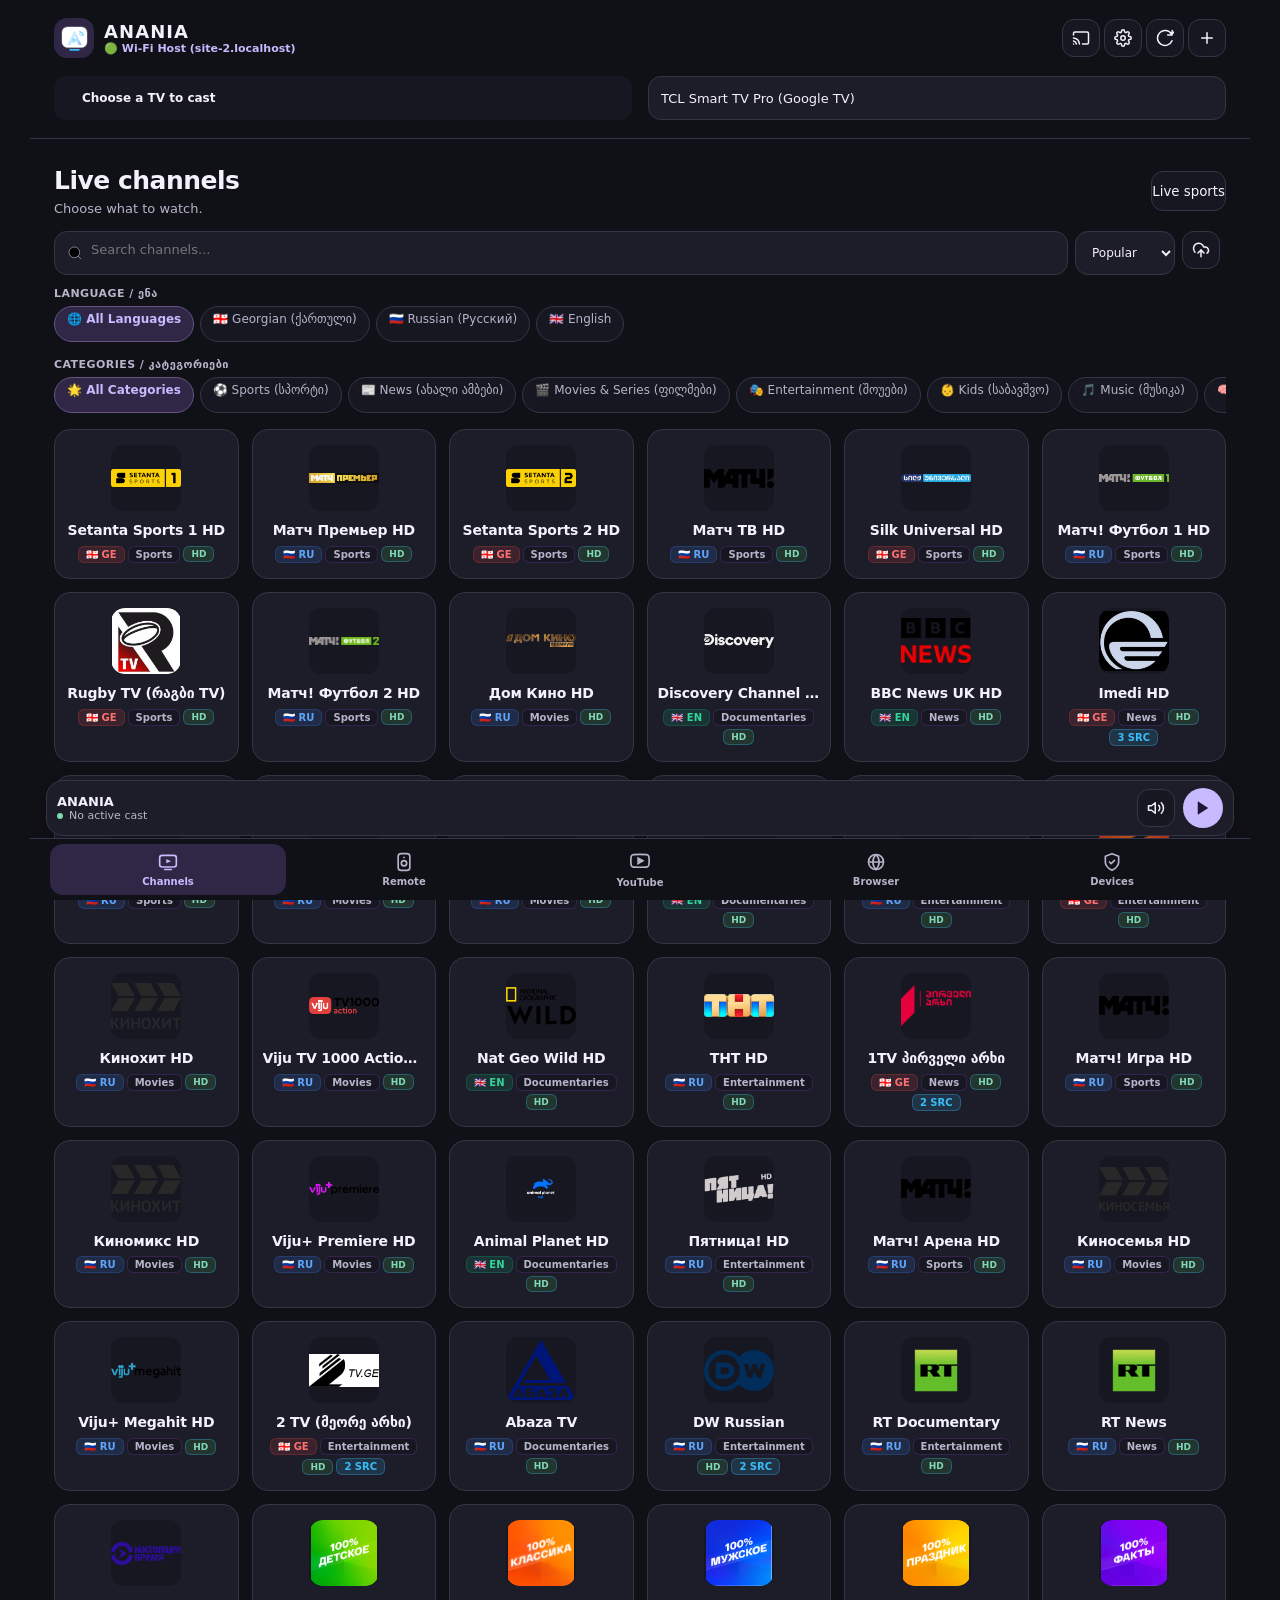
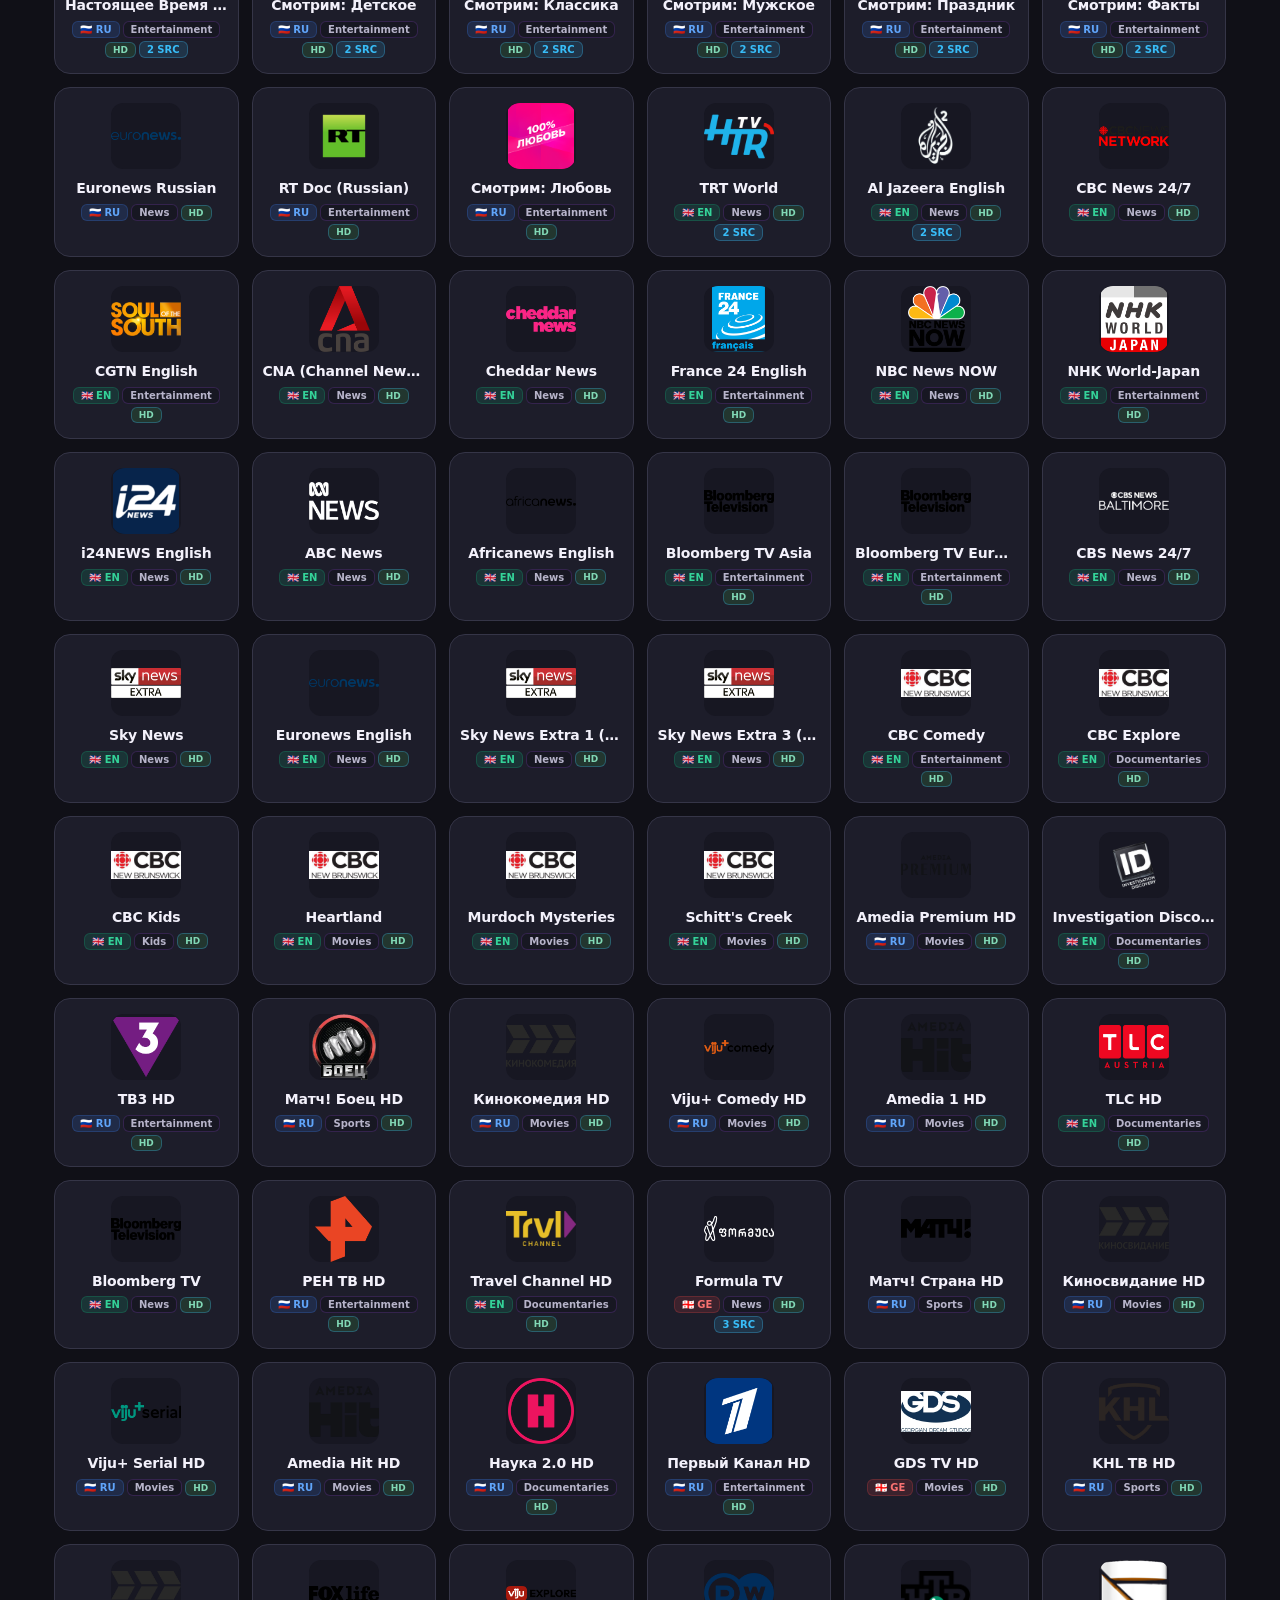
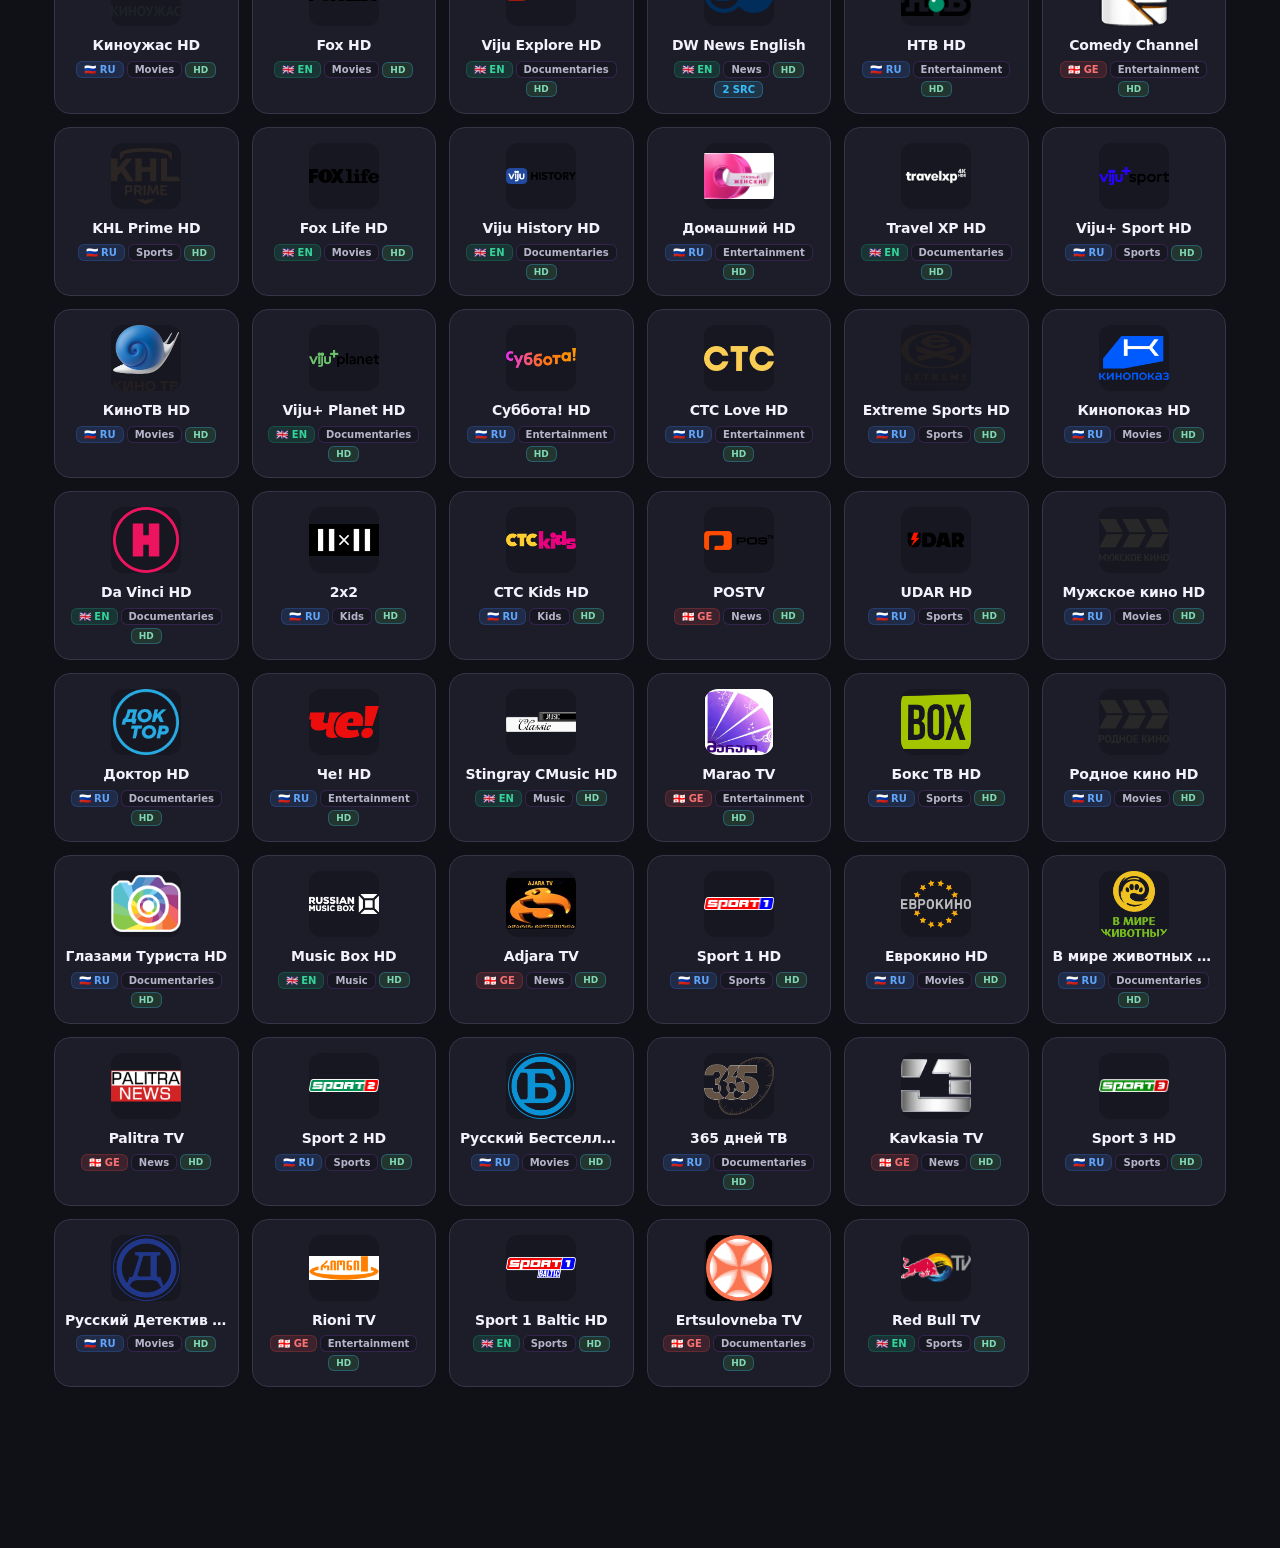
==== commit 7f927be3: "Match ANANIA control typography in Safari" ====
--- a/index.html
+++ b/index.html
@@ -23,7 +23,7 @@
     <!-- Google Cast Web SDK & Hls.js for In-Browser Casting & Playback on ANY Wi-Fi -->
   <script src="https://cdn.jsdelivr.net/npm/hls.js@1.5.17"></script>
   <script src="https://www.gstatic.com/cv/js/sender/v1/cast_sender.js?loadCastFramework=1"></script>
-  <link rel="stylesheet" href="static/style.css?v=anania-web-3">
+  <link rel="stylesheet" href="static/style.css?v=anania-web-4">
   <script>
     if ('serviceWorker' in navigator) {
       navigator.serviceWorker.getRegistrations().then(regs => {
@@ -1119,6 +1119,6 @@
     </div>
   </div>
 
-  <script src="static/app.js?v=anania-web-3"></script>
+  <script src="static/app.js?v=anania-web-4"></script>
 </body>
 </html>
--- a/static/style.css
+++ b/static/style.css
@@ -4131,6 +4131,8 @@
 }
 
 :root { --app-width: 1220px; }
+.app-container button, .app-container input, .app-container select, .app-container textarea,
+.modal-overlay button, .modal-overlay input, .modal-overlay select { font-family: var(--font-stack); }
 .app-container { max-width: var(--app-width); }
 .bottom-nav { max-width: var(--app-width); height: auto; }
 .bottom-player-bar { max-width: calc(var(--app-width) - 32px); }
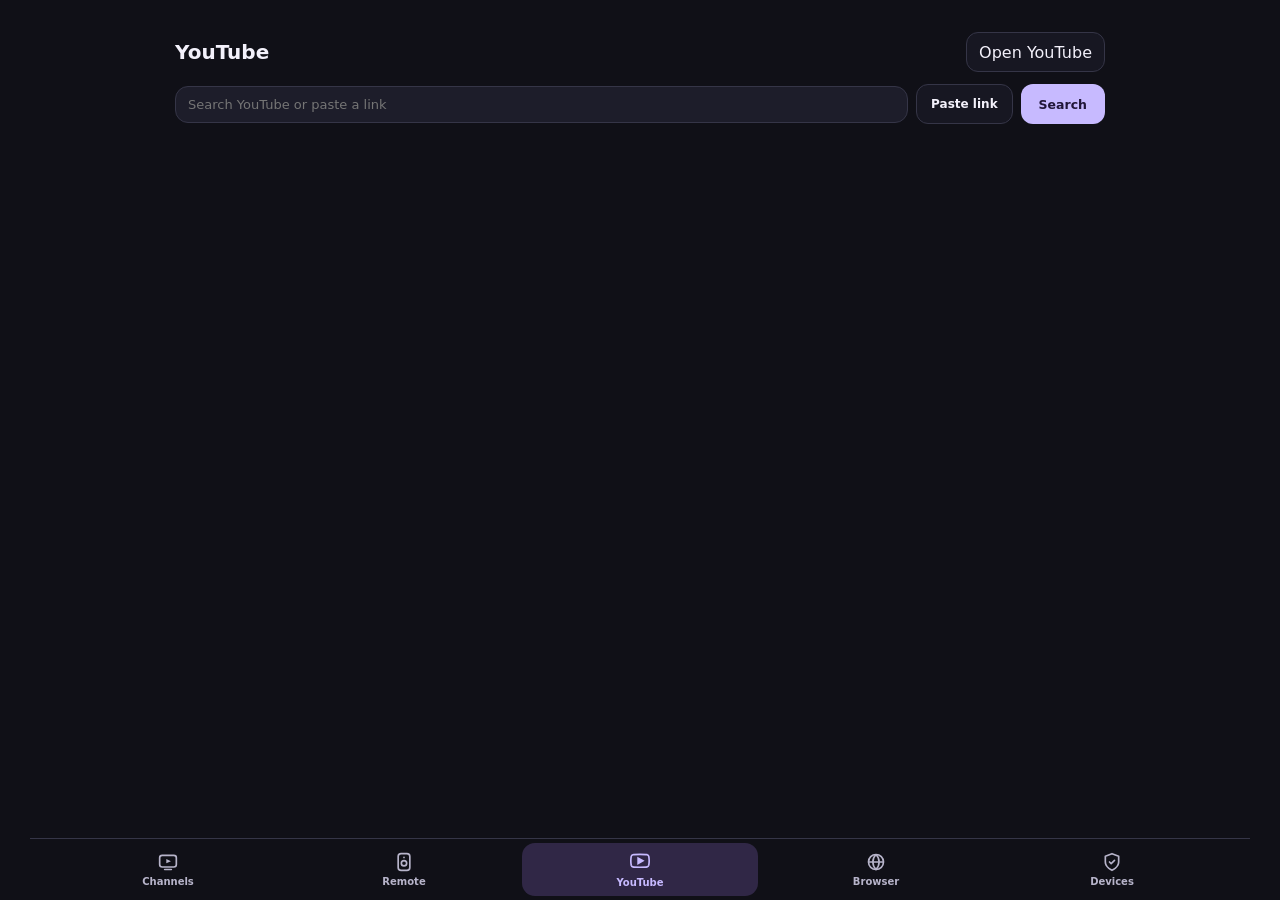
==== commit c5740eb2: "Match ANANIA Browser activity and YouTube entry on Pages" ====
--- a/index.html
+++ b/index.html
@@ -23,7 +23,7 @@
     <!-- Google Cast Web SDK & Hls.js for In-Browser Casting & Playback on ANY Wi-Fi -->
   <script src="https://cdn.jsdelivr.net/npm/hls.js@1.5.17"></script>
   <script src="https://www.gstatic.com/cv/js/sender/v1/cast_sender.js?loadCastFramework=1"></script>
-  <link rel="stylesheet" href="static/style.css?v=anania-web-4">
+  <link rel="stylesheet" href="static/style.css?v=anania-web-5">
   <script>
     if ('serviceWorker' in navigator) {
       navigator.serviceWorker.getRegistrations().then(regs => {
@@ -32,7 +32,7 @@
     }
   </script>
 </head>
-<body>
+<body data-screen="tab-youtube">
 
   <div class="app-container">
     <!-- Header -->
@@ -108,7 +108,7 @@
     </header>
 
     <!-- TAB 1: IPTV Channels & Live Guide -->
-    <main id="tab-iptv" class="tab-content active">
+    <main id="tab-iptv" class="tab-content">
       <div class="screen-heading screen-heading-row">
         <div><h2>Live channels</h2><p>Choose what to watch.</p></div>
         <button type="button" class="btn-secondary" data-open-tab="tab-sports">Live sports</button>
@@ -320,8 +320,11 @@
       </div>
     </section>
 
-    <main id="tab-youtube" class="tab-content">
-      <div class="screen-heading"><h2>YouTube</h2></div>
+    <main id="tab-youtube" class="tab-content active">
+      <div class="youtube-web-toolbar">
+        <h2>YouTube</h2>
+        <a class="btn-secondary" href="https://www.youtube.com/" target="_blank" rel="noopener noreferrer">Open YouTube</a>
+      </div>
       <div class="cast-card yt-search-card">
         <div class="yt-search-form">
           <input type="text" id="yt-search-input" class="form-input yt-input-field" placeholder="Search YouTube or paste a link">
@@ -343,42 +346,70 @@
 
     <!-- Browser -->
     <section id="tab-browser" class="tab-content">
-      <div class="screen-heading"><h2>Browser</h2></div>
-      <div class="cast-card universal-cast-card">
-        <div class="form-group">
-          <label for="cast-url-input" class="visually-hidden">Search or enter a link</label>
-          <div class="input-with-action">
-            <input type="text" id="cast-url-input" class="form-input" autocomplete="off" autocapitalize="none" spellcheck="false" placeholder="Search or enter a link">
-            <button type="button" id="btn-paste-cast-url" class="btn-input-action" title="Paste from clipboard">Paste</button>
-          </div>
-          <div id="cast-detected-badge" class="cast-detected-pill" style="display:none"></div>
-          <div id="cast-preview-box" class="cast-preview-box" style="display:none">
-            <img id="cast-preview-thumb" class="cast-preview-thumb" alt="" style="display:none">
-            <div class="cast-preview-info">
-              <div id="cast-preview-title" class="cast-preview-title"></div>
-              <div id="cast-preview-tag" class="cast-preview-tag">Video source available</div>
-            </div>
-          </div>
-        </div>
-        <div id="web-playback-actions" class="browser-actions">
-          <button type="button" id="btn-open-cast-page" class="btn-secondary">Open or search</button>
-          <button type="button" id="btn-watch-cast-link" class="btn-secondary">Play here</button>
-          <button type="button" id="btn-submit-cast" class="btn-primary"><span id="btn-cast-text">Cast to TV</span></button>
-        </div>
-        <div class="browser-tools">
-          <button type="button" id="btn-browser-bookmark" class="btn-secondary">Save link</button>
-          <a id="browser-download" class="btn-secondary" target="_blank" rel="noopener noreferrer" hidden>Open media file</a>
-          <details class="browser-options">
-            <summary>Playback options</summary>
-            <div class="form-group">
+      <div class="apk-browser-header">
+        <button type="button" class="apk-browser-icon" id="browser-home" aria-label="Browser home"><svg viewBox="0 0 24 24"><path d="m3 11 9-8 9 8M5 10v11h5v-6h4v6h5V10"/></svg></button>
+        <h2>Browser</h2>
+        <select id="browser-tv-select" aria-label="Choose casting TV"><option value="">Choose TV</option></select>
+      </div>
+      <div class="apk-browser-address">
+        <button type="button" class="apk-browser-icon" id="browser-focus-address" aria-label="Edit browser address"><svg viewBox="0 0 24 24"><circle cx="10" cy="10" r="5.5"/><path d="m14 14 6 6"/></svg></button>
+        <label for="cast-url-input" class="visually-hidden">Search or enter a link</label>
+        <input type="text" id="cast-url-input" class="form-input" autocomplete="off" autocapitalize="none" spellcheck="false" placeholder="Search or enter a link">
+        <button type="button" id="btn-open-cast-page" class="apk-browser-icon" aria-label="Open address or search"><svg viewBox="0 0 24 24"><path d="M5 12h14m-6-6 6 6-6 6"/></svg></button>
+        <details id="browser-menu" class="apk-browser-menu">
+          <summary class="apk-browser-icon" aria-label="Browser menu"><svg viewBox="0 0 24 24"><circle cx="12" cy="5" r="1"/><circle cx="12" cy="12" r="1"/><circle cx="12" cy="19" r="1"/></svg></summary>
+          <div class="apk-browser-menu-items">
+            <button type="button" id="btn-watch-cast-link" class="apk-browser-menu-item">Play here</button>
+            <button type="button" id="btn-browser-bookmark" class="apk-browser-menu-item">Save bookmark</button>
+            <a id="browser-download" class="apk-browser-menu-item" target="_blank" rel="noopener noreferrer" hidden>Open media file</a>
+            <details class="browser-options">
+              <summary>Cast connection mode</summary>
+              <label><input type="checkbox" id="web-low-bandwidth"> Weak connection</label>
+              <label><input type="checkbox" id="cast-use-proxy" checked> Use the Hub stream proxy</label>
               <label for="cast-title-input">Video title</label>
               <input type="text" id="cast-title-input" class="form-input" placeholder="Use the source title">
-            </div>
-            <label><input type="checkbox" id="web-low-bandwidth"> Lower bandwidth on supported streams</label>
-            <label><input type="checkbox" id="cast-use-proxy" checked> Use the Hub stream proxy</label>
-          </details>
-        </div>
-      </div>
+            </details>
+          </div>
+        </details>
+      </div>
+      <div id="browser-player-slot"></div>
+      <div id="browser-home-content" class="apk-browser-content">
+        <div class="apk-browser-start">
+          <h3>Start browsing</h3>
+          <p>Open a site or paste a video link to cast.</p>
+          <div class="apk-browser-tiles">
+            <button type="button" id="browser-search-web"><svg viewBox="0 0 24 24"><circle cx="10" cy="10" r="5.5"/><path d="m14 14 6 6"/></svg>Search web</button>
+            <button type="button" id="btn-paste-cast-url"><svg viewBox="0 0 24 24"><rect x="5" y="5" width="14" height="16" rx="2"/><path d="M9 5V3h6v2m-6 6h6m-6 4h6"/></svg>Paste link</button>
+          </div>
+        </div>
+        <div class="apk-browser-tiles">
+          <button type="button" id="browser-show-bookmarks"><svg viewBox="0 0 24 24"><path d="M6 3h12v18l-6-4-6 4z"/></svg>Bookmarks</button>
+          <button type="button" id="browser-show-downloads"><svg viewBox="0 0 24 24"><path d="M12 3v12m-5-5 5 5 5-5M4 16v5h16v-5"/></svg>Downloads</button>
+        </div>
+        <div class="apk-browser-recent-header"><h3>Recent pages</h3><button type="button" id="browser-show-history">History</button></div>
+        <ul id="browser-history-list" class="browser-links apk-browser-recent"></ul>
+        <div class="apk-browser-tiles">
+          <button type="button" id="browser-phone-video"><svg viewBox="0 0 24 24"><rect x="6" y="2" width="12" height="20" rx="3"/><path d="M11 18h2"/></svg>Phone video</button>
+        </div>
+      </div>
+      <div id="cast-detected-badge" class="cast-detected-pill" style="display:none" hidden></div>
+      <div id="cast-preview-box" style="display:none" hidden>
+        <img id="cast-preview-thumb" alt=""><span id="cast-preview-title"></span><span id="cast-preview-tag"></span>
+      </div>
+      <div class="apk-browser-cast">
+        <div id="browser-cast-dock" class="apk-browser-cast-dock" hidden>
+          <button type="button" id="browser-playback-title" aria-label="Open TV playback controls"></button>
+          <button type="button" id="browser-playback-toggle" class="apk-browser-icon" aria-label="Pause or resume TV">Ⅱ</button>
+          <button type="button" id="browser-playback-options" class="apk-browser-icon" aria-label="TV playback controls">☷</button>
+        </div>
+        <span id="browser-cast-status" role="status">Search or paste a video link</span>
+        <button type="button" id="btn-submit-cast" class="btn-primary"><svg viewBox="0 0 24 24"><path d="M3 8V5h18v14h-8M3 12a7 7 0 0 1 7 7m-7-3a3 3 0 0 1 3 3m-3 0h.01"/></svg><span id="btn-cast-text">Cast video</span></button>
+      </div>
+      <dialog id="browser-library-dialog" class="apk-browser-dialog">
+        <div class="apk-browser-recent-header"><h3 id="browser-library-title"></h3><form method="dialog"><button type="submit">Close</button></form></div>
+        <ul id="browser-library-list" class="browser-links apk-browser-recent"></ul>
+        <button type="button" id="browser-clear-history" class="btn-secondary" hidden>Clear history</button>
+      </dialog>
       <!-- Preparation & Casting Visual Progress Widget -->
       <div id="cast-progress-widget" class="cast-progress-card" style="display: none;">
         <div class="progress-glow-bg"></div>
@@ -531,17 +562,7 @@
         </div>
       </div>
 
-      <div class="browser-library">
-        <div class="cast-card">
-          <h3>Saved links</h3>
-          <ul id="browser-bookmarks-list" class="browser-links"></ul>
-        </div>
-        <div class="cast-card">
-          <div class="screen-heading-row"><h3>Recent links</h3><button id="browser-clear-history" type="button" class="btn-secondary">Clear</button></div>
-          <ul id="browser-history-list" class="browser-links"></ul>
-        </div>
-      </div>
-      <details class="cast-card browser-file">
+      <details id="browser-file-panel" class="cast-card browser-file" hidden>
         <summary>Cast a file from this device</summary>
         <h3>
           <svg viewBox="0 0 24 24"><path d="M21 15v4a2 2 0 0 1-2 2H5a2 2 0 0 1-2-2v-4"/><polyline points="17 8 12 3 7 8"/><line x1="12" y1="3" x2="12" y2="15"/></svg>
@@ -916,7 +937,7 @@
 
     <!-- Sleek Bottom Navigation Bar -->
     <nav class="bottom-nav" aria-label="Main navigation">
-      <button class="nav-item active" data-tab="tab-iptv">
+      <button class="nav-item" data-tab="tab-iptv">
         <svg viewBox="0 0 24 24" fill="none" stroke="currentColor" stroke-width="2.1" stroke-linecap="round" stroke-linejoin="round"><rect x="2" y="4" width="20" height="14" rx="3"/><polygon points="10 8.5 15.5 11 10 13.5 10 8.5" fill="currentColor" stroke="none"/><line x1="8" y1="21" x2="16" y2="21"/></svg>
         <span>Channels</span>
       </button>
@@ -924,7 +945,7 @@
         <svg viewBox="0 0 24 24" fill="none" stroke="currentColor" stroke-width="2.1" stroke-linecap="round" stroke-linejoin="round"><rect width="14" height="20" x="5" y="2" rx="3.5"/><circle cx="12" cy="13.5" r="3.2"/><path d="M12 6.5h.01"/></svg>
         <span>Remote</span>
       </button>
-      <button class="nav-item" data-tab="tab-youtube">
+      <button class="nav-item active" data-tab="tab-youtube" aria-current="page">
         <div class="nav-yt-badge">
           <svg viewBox="0 0 24 24"><path d="M22.54 6.42a2.78 2.78 0 0 0-1.94-2C18.88 4 12 4 12 4s-6.88 0-8.6.46a2.78 2.78 0 0 0-1.94 2A29 29 0 0 0 1 11.75a29 29 0 0 0 .46 5.33A2.78 2.78 0 0 0 3.4 19c1.72.46 8.6.46 8.6.46s6.88 0 8.6-.46a2.78 2.78 0 0 0 1.94-2 29 29 0 0 0 .46-5.25 29 29 0 0 0-.46-5.33z"/><polygon points="9.75 15.02 15.5 11.75 9.75 8.48 9.75 15.02" fill="currentColor"/></svg>
         </div>
@@ -1075,8 +1096,15 @@
         <button type="button" id="btn-player-pip" class="btn-secondary" hidden>Picture in picture</button>
       </div>
       <div style="display: flex; gap: 8px; justify-content: space-between; align-items: center;">
-        <span id="inapp-stream-status" style="font-size: 12px; color: var(--accent-cyan);">● Direct Stream (Ad-Free)</span>
+        <span id="inapp-stream-status" style="font-size: 12px; color: var(--accent-cyan);">Video ready</span>
         <button type="button" id="btn-inapp-switch-tv" class="btn-secondary" style="font-size: 12px; padding: 6px 12px; width: auto;">📺 Cast to TV Instead</button>
+      </div>
+      <div id="browser-inline-controls" class="browser-inline-controls" hidden>
+        <label id="browser-variant-label" hidden>Player <select id="browser-player-variants" class="deck-select"></select></label>
+        <label>Speed <select id="browser-player-speed" class="deck-select">
+          <option value="0.5">0.5×</option><option value="0.75">0.75×</option><option value="1">1×</option>
+          <option value="1.25">1.25×</option><option value="1.5">1.5×</option><option value="2">2×</option>
+        </select></label>
       </div>
     </div>
   </div>
@@ -1119,6 +1147,6 @@
     </div>
   </div>
 
-  <script src="static/app.js?v=anania-web-4"></script>
+  <script src="static/app.js?v=anania-web-5"></script>
 </body>
 </html>
--- a/static/style.css
+++ b/static/style.css
@@ -3831,6 +3831,127 @@
     font-size: 12.5px !important;
     border-radius: 8px !important;
   }
+}
+
+/* The native Browser activity and full-page media tab own their own chrome. */
+body:is([data-screen="tab-browser"], [data-screen="tab-youtube"]) .app-container > header,
+body:is([data-screen="tab-browser"], [data-screen="tab-youtube"]) .bottom-player-bar { display: none; }
+#tab-browser { padding: 4px 10px 78px; }
+.apk-browser-header, .apk-browser-address, .apk-browser-content, #browser-player-slot {
+  max-width: 850px;
+  margin-inline: auto;
+}
+.apk-browser-header { display: flex; align-items: center; gap: 2px; margin-bottom: 5px; }
+.apk-browser-header h2 { flex: 1; color: var(--text-main); font-size: 20px; }
+#browser-tv-select {
+  min-height: 44px; max-width: 150px; text-overflow: ellipsis;
+  border: 1px solid transparent; border-radius: 14px; background: var(--accent-soft); color: var(--accent-cyan);
+  padding: 0 10px; font-size: 13px;
+}
+.apk-browser-icon {
+  display: grid; place-items: center; flex: 0 0 44px;
+  width: 44px; height: 44px; border: 0; border-radius: 12px;
+  color: var(--text-muted); background: transparent; cursor: pointer;
+  list-style: none;
+}
+.apk-browser-icon:hover { background: var(--bg-card-hover); }
+.apk-browser-icon::marker, .apk-browser-icon::-webkit-details-marker { display: none; }
+.apk-browser-icon svg, .apk-browser-tiles svg, .apk-browser-cast svg {
+  width: 20px; height: 20px; stroke: currentColor; fill: none;
+  stroke-width: 1.7; stroke-linecap: round; stroke-linejoin: round;
+}
+.apk-browser-address {
+  display: flex; align-items: center; height: 48px;
+  background: var(--bg-surface); border: 1px solid var(--border-color); border-radius: 16px;
+}
+.apk-browser-address .form-input {
+  flex: 1; width: 0; min-width: 0; height: 100%; padding: 0; font-size: 14px;
+  background: transparent !important; border: 0 !important; outline-offset: -2px;
+}
+.apk-browser-menu { position: relative; }
+.apk-browser-menu-items {
+  position: absolute; inset: 46px 0 auto auto; width: min(290px, 86vw); z-index: 55;
+  background: var(--bg-card); border: 1px solid var(--border-color); border-radius: 15px;
+  box-shadow: 0 8px 30px #0008; padding: 7px;
+}
+.apk-browser-menu-item, .apk-browser-menu .browser-options {
+  display: block; text-decoration: none; width: 100%; text-align: left;
+  background: transparent; color: var(--text-main); border: 0; border-radius: 9px;
+  min-height: 40px; padding: 9px 10px; cursor: pointer;
+}
+.apk-browser-menu-item:hover { background: var(--bg-card-hover); }
+.apk-browser-content { padding: 24px 4px 12px; }
+.apk-browser-start {
+  border: 1px solid var(--border-color); border-radius: 20px;
+  background: linear-gradient(135deg,var(--accent-soft),var(--bg-surface)); padding: 16px;
+  margin-bottom: 12px;
+}
+.apk-browser-start h3 { color: var(--text-main); font-size: 25px; font-weight: 750; margin: 0 0 6px; }
+.apk-browser-start p { color: var(--text-muted); font-size: 13px; margin: 0 0 14px; }
+.apk-browser-tiles { display: grid; grid-template-columns: repeat(2,minmax(0,1fr)); gap: 8px; }
+.apk-browser-tiles button, .apk-browser-recent-header button {
+  min-height: 48px; background: var(--bg-card); border: 0; border-radius: 13px;
+  color: var(--text-main); font-size: 13px; cursor: pointer; padding: 6px 10px;
+}
+.apk-browser-tiles button { display: flex; justify-content: center; align-items: center; gap: 8px; }
+.apk-browser-tiles svg { color: var(--accent-cyan); flex-shrink: 0; }
+.apk-browser-tiles button:hover, .apk-browser-recent-header button:hover { background: var(--bg-card-hover); }
+.apk-browser-recent-header { display: flex; align-items: center; justify-content: space-between; gap: 6px; margin-top: 14px; }
+.apk-browser-recent-header h3 { font-size: 16px; margin: 0; }
+.apk-browser-recent { margin-top: 5px; margin-bottom: 12px; }
+.apk-browser-recent li { border: 0; padding: 6px; margin-top: 6px; }
+.apk-browser-recent li:has(button) { background: var(--bg-card); border-radius: 13px; }
+.apk-browser-recent small { display: block; color: var(--text-muted); font-size: 11px; }
+.apk-browser-cast {
+  position: fixed; z-index: 42; inset: auto 10px calc(var(--nav-size) + env(safe-area-inset-bottom, 0px)) 10px;
+  max-width: 850px; margin-inline: auto;
+  display: flex; flex-wrap: wrap; align-items: center; gap: 9px; min-height: 55px; padding: 5px 2px;
+  background: var(--bg-primary); border-bottom: 1px solid var(--border-color);
+}
+.apk-browser-cast-dock {
+  flex: 1 0 100%; min-width: 0; display: flex; align-items: center;
+  background: var(--bg-card); border: 1px solid var(--border-color); border-radius: 15px;
+}
+#browser-playback-title {
+  flex: 1; min-width: 0; text-align: left; text-overflow: ellipsis; white-space: nowrap; overflow: hidden;
+  padding: 8px 10px; border: 0; background: transparent; color: var(--text-main); cursor: pointer;
+}
+#tab-browser:not(.browser-tv-controls-open) #active-cast-deck { display: none !important; }
+#tab-browser:has(.apk-browser-cast-dock:not([hidden])) { padding-bottom: 128px; }
+.apk-browser-recent .browser-link { display: flex; align-items: center; gap: 9px; }
+.apk-browser-recent .browser-link::before {
+  content: "◎"; flex: 0 0 34px; height: 34px; display: grid; place-items: center;
+  color: var(--accent-cyan); background: var(--accent-soft); border-radius: 10px;
+}
+.apk-browser-recent .browser-link > span { overflow: hidden; text-overflow: ellipsis; }
+#browser-cast-status { flex: 1; min-width: 0; font-size: 12px; color: var(--text-muted); }
+.apk-browser-cast .btn-primary { width: auto; min-width: 106px; height: 44px; border-radius: 14px; padding: 0 11px; gap: 7px; }
+.apk-browser-dialog {
+  position: fixed; margin: auto; inset: 0; width: min(92vw,460px); max-height: 78vh; overflow: auto;
+  color: var(--text-main); background: var(--bg-card); border: 1px solid var(--border-color); border-radius: 18px; padding: 12px 16px;
+}
+.apk-browser-dialog::backdrop { background: #08080dbb; }
+.apk-browser-dialog .apk-browser-recent-header { margin-top: 0; }
+.apk-browser-dialog .apk-browser-recent-header button { background: var(--bg-surface); }
+#tab-browser #modal-inapp-player.browser-inline-player {
+  position: static; padding: 12px 0 0; inset: auto; z-index: auto;
+  background: transparent; backdrop-filter: none; -webkit-backdrop-filter: none;
+}
+#tab-browser #modal-inapp-player.browser-inline-player .modal-card { width: 100%; margin: 0; }
+.browser-inline-controls { display: flex; flex-wrap: wrap; gap: 8px; align-items: center; }
+.browser-inline-controls label { color: var(--text-muted); font-size: 12px; }
+.browser-inline-controls select { min-height: 36px; padding: 6px 10px; }
+.youtube-web-toolbar {
+  display: flex; align-items: center; justify-content: space-between; gap: 12px;
+  background: var(--bg-primary); padding: 8px 0 12px;
+}
+.youtube-web-toolbar h2 { font-size: 20px; }
+.youtube-web-toolbar .btn-secondary { display: inline-flex; align-items: center; padding: 7px 12px; text-decoration: none; }
+#tab-youtube .yt-search-card { margin-top: 0; border: 0 !important; padding: 0; background: transparent !important; }
+.yt-selected-video iframe { min-height: 200px; }
+@media (min-width: 760px) {
+  #tab-browser { padding-top: 16px; }
+  .apk-browser-content { padding-top: 22px; }
 }
 
 @media (max-width: 380px) {
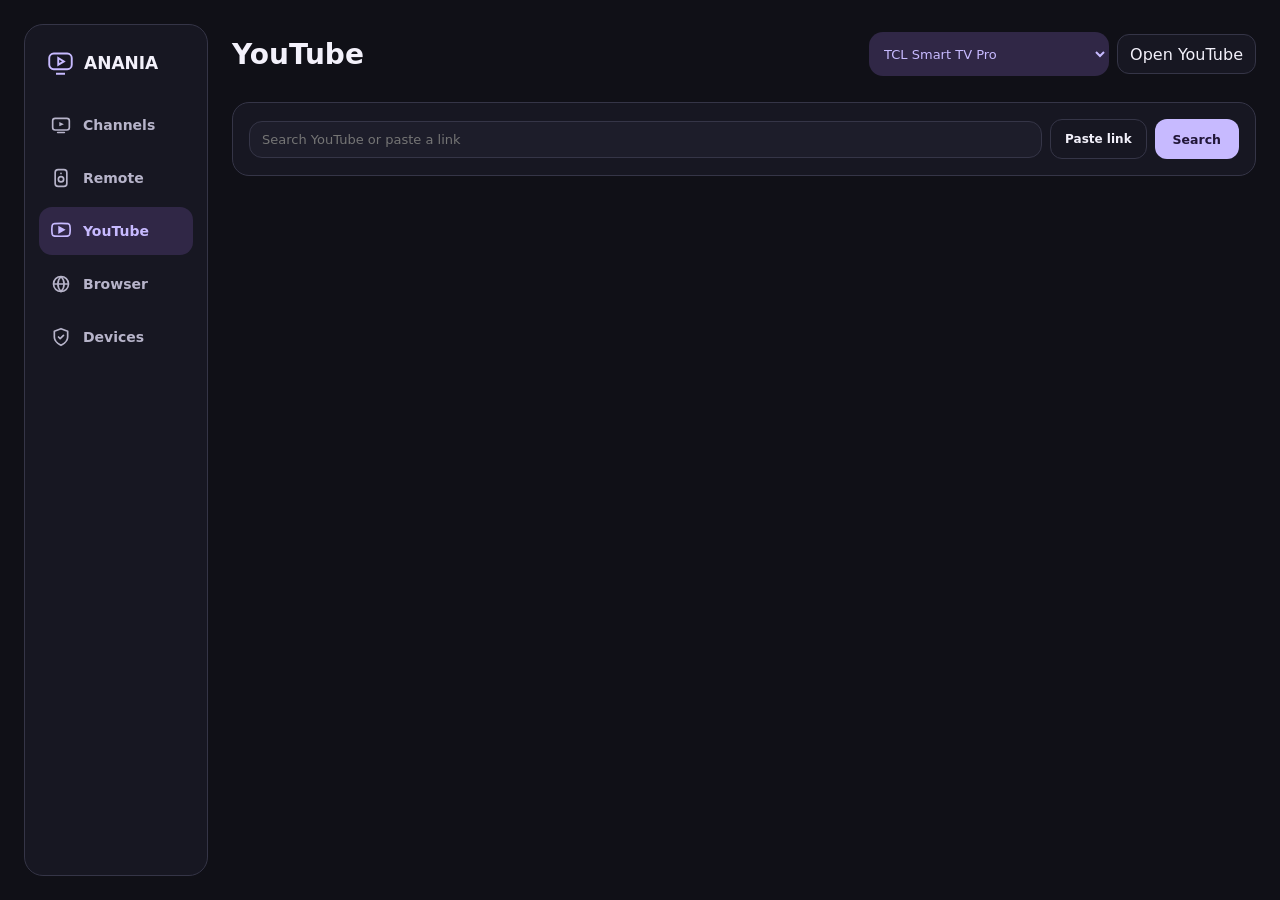
==== commit bc498f20: "Add a desktop workspace and direct progressive Web Cast" ====
--- a/index.html
+++ b/index.html
@@ -23,7 +23,7 @@
     <!-- Google Cast Web SDK & Hls.js for In-Browser Casting & Playback on ANY Wi-Fi -->
   <script src="https://cdn.jsdelivr.net/npm/hls.js@1.5.17"></script>
   <script src="https://www.gstatic.com/cv/js/sender/v1/cast_sender.js?loadCastFramework=1"></script>
-  <link rel="stylesheet" href="static/style.css?v=anania-web-5">
+  <link rel="stylesheet" href="static/style.css?v=anania-web-7">
   <script>
     if ('serviceWorker' in navigator) {
       navigator.serviceWorker.getRegistrations().then(regs => {
@@ -323,7 +323,10 @@
     <main id="tab-youtube" class="tab-content active">
       <div class="youtube-web-toolbar">
         <h2>YouTube</h2>
-        <a class="btn-secondary" href="https://www.youtube.com/" target="_blank" rel="noopener noreferrer">Open YouTube</a>
+        <div class="youtube-web-actions">
+          <select id="youtube-tv-select" aria-label="Choose casting TV"><option value="">Choose TV</option></select>
+          <a class="btn-secondary" href="https://www.youtube.com/" target="_blank" rel="noopener noreferrer">Open YouTube</a>
+        </div>
       </div>
       <div class="cast-card yt-search-card">
         <div class="yt-search-form">
@@ -382,13 +385,15 @@
             <button type="button" id="btn-paste-cast-url"><svg viewBox="0 0 24 24"><rect x="5" y="5" width="14" height="16" rx="2"/><path d="M9 5V3h6v2m-6 6h6m-6 4h6"/></svg>Paste link</button>
           </div>
         </div>
-        <div class="apk-browser-tiles">
+        <div class="apk-browser-tiles browser-library-tools">
           <button type="button" id="browser-show-bookmarks"><svg viewBox="0 0 24 24"><path d="M6 3h12v18l-6-4-6 4z"/></svg>Bookmarks</button>
           <button type="button" id="browser-show-downloads"><svg viewBox="0 0 24 24"><path d="M12 3v12m-5-5 5 5 5-5M4 16v5h16v-5"/></svg>Downloads</button>
         </div>
-        <div class="apk-browser-recent-header"><h3>Recent pages</h3><button type="button" id="browser-show-history">History</button></div>
-        <ul id="browser-history-list" class="browser-links apk-browser-recent"></ul>
-        <div class="apk-browser-tiles">
+        <section class="browser-recent-panel" aria-labelledby="browser-recent-title">
+          <div class="apk-browser-recent-header"><h3 id="browser-recent-title">Recent pages</h3><button type="button" id="browser-show-history">History</button></div>
+          <ul id="browser-history-list" class="browser-links apk-browser-recent"></ul>
+        </section>
+        <div class="apk-browser-tiles browser-phone-tools">
           <button type="button" id="browser-phone-video"><svg viewBox="0 0 24 24"><rect x="6" y="2" width="12" height="20" rx="3"/><path d="M11 18h2"/></svg>Phone video</button>
         </div>
       </div>
@@ -937,6 +942,10 @@
 
     <!-- Sleek Bottom Navigation Bar -->
     <nav class="bottom-nav" aria-label="Main navigation">
+      <div class="desktop-nav-brand">
+        <svg viewBox="0 0 24 24" aria-hidden="true"><rect x="2" y="4" width="20" height="14" rx="4"/><path d="m10 8 5 3-5 3zM8 22h8"/></svg>
+        <strong>ANANIA</strong>
+      </div>
       <button class="nav-item" data-tab="tab-iptv">
         <svg viewBox="0 0 24 24" fill="none" stroke="currentColor" stroke-width="2.1" stroke-linecap="round" stroke-linejoin="round"><rect x="2" y="4" width="20" height="14" rx="3"/><polygon points="10 8.5 15.5 11 10 13.5 10 8.5" fill="currentColor" stroke="none"/><line x1="8" y1="21" x2="16" y2="21"/></svg>
         <span>Channels</span>
@@ -1147,6 +1156,6 @@
     </div>
   </div>
 
-  <script src="static/app.js?v=anania-web-5"></script>
+  <script src="static/app.js?v=anania-web-7"></script>
 </body>
 </html>
--- a/static/style.css
+++ b/static/style.css
@@ -3843,7 +3843,7 @@
 }
 .apk-browser-header { display: flex; align-items: center; gap: 2px; margin-bottom: 5px; }
 .apk-browser-header h2 { flex: 1; color: var(--text-main); font-size: 20px; }
-#browser-tv-select {
+#browser-tv-select, #youtube-tv-select {
   min-height: 44px; max-width: 150px; text-overflow: ellipsis;
   border: 1px solid transparent; border-radius: 14px; background: var(--accent-soft); color: var(--accent-cyan);
   padding: 0 10px; font-size: 13px;
@@ -4337,3 +4337,94 @@
   .screen-heading-row .btn-secondary { font-size: 12px; padding-inline: 8px; }
   .header-actions .btn-icon { width: 34px; }
 }
+
+.desktop-nav-brand { display: none; }
+.youtube-web-actions { display: flex; flex-wrap: wrap; justify-content: flex-end; align-items: center; gap: 8px; }
+
+@media (min-width: 980px) {
+  body[data-screen] {
+    --desktop-frame: 1500px;
+    --desktop-rail: 184px;
+    --desktop-edge: max(24px, (100% - var(--desktop-frame)) / 2);
+    --desktop-main: calc(var(--desktop-edge) + var(--desktop-rail) + 24px);
+  }
+  body[data-screen] .app-container {
+    max-width: none;
+    padding: 24px var(--desktop-edge) 96px var(--desktop-main);
+  }
+  body[data-screen] .bottom-nav {
+    inset: 24px auto 24px var(--desktop-edge);
+    width: var(--desktop-rail);
+    margin: 0;
+    padding: 14px !important;
+    gap: 5px;
+    align-items: stretch;
+    justify-content: flex-start;
+    flex-direction: column;
+    border: 1px solid var(--border-color) !important;
+    border-radius: 19px;
+    background: var(--bg-surface) !important;
+  }
+  .desktop-nav-brand {
+    display: flex;
+    align-items: center;
+    gap: 10px;
+    padding: 10px 8px 20px;
+    color: var(--text-main);
+    font-size: 17px;
+  }
+  .desktop-nav-brand svg { width: 27px; height: 27px; stroke: var(--accent-cyan); fill: none; stroke-width: 1.7; }
+  body[data-screen] .bottom-nav .nav-item { flex: 0 0 auto; flex-direction: row; gap: 12px !important; padding: 0 12px; }
+  body[data-screen] .bottom-nav .nav-item span { font-size: 14px !important; }
+  body[data-screen] .app-container > header { border: 1px solid var(--border-color); border-radius: 19px; }
+  body[data-screen] .bottom-player-bar,
+  body[data-screen] .apk-browser-cast {
+    inset: auto var(--desktop-edge) 24px var(--desktop-main);
+    width: auto;
+    max-width: none;
+    margin: 0;
+    transform: none;
+  }
+  body[data-screen] .apk-browser-cast { padding: 8px 12px; border: 1px solid var(--border-color); border-radius: 16px; }
+  #tab-browser, #tab-youtube { padding: 0 0 36px; }
+  #tab-browser > *, #tab-youtube > * { max-width: none; }
+  .apk-browser-header, .youtube-web-toolbar { min-height: 52px; margin-bottom: 14px; }
+  .apk-browser-header h2, .youtube-web-toolbar h2 { font-size: 28px; }
+  #browser-tv-select, #youtube-tv-select { max-width: 240px; }
+  .apk-browser-content {
+    display: grid;
+    grid-template-columns: minmax(0,1.6fr) minmax(245px,1fr);
+    gap: 12px 16px;
+    padding: 18px 0 0;
+  }
+  .apk-browser-start { padding: 26px; margin: 0; }
+  .apk-browser-start h3 { font-size: 31px; }
+  .apk-browser-start p { font-size: 15px; margin-bottom: 22px; }
+  .browser-recent-panel {
+    grid-area: 1 / 2 / span 3;
+    min-width: 0;
+    padding: 14px 16px;
+    background: var(--bg-surface);
+    border: 1px solid var(--border-color);
+    border-radius: 20px;
+  }
+  .browser-recent-panel .apk-browser-recent-header { margin: 0; }
+  .browser-recent-panel .apk-browser-recent-header button { min-height: 38px; }
+  .browser-library-tools, .browser-phone-tools { grid-column: 1; }
+  #tab-youtube .yt-search-form, #tab-youtube .yt-selected-video {
+    padding: 16px;
+    background: var(--bg-surface);
+    border: 1px solid var(--border-color);
+    border-radius: 17px;
+  }
+  #tab-youtube .yt-selected-video iframe { max-width: 960px; max-height: 64vh; margin-inline: auto; }
+}
+
+@media (max-width: 600px) {
+  .apk-browser-address .form-input, #tab-youtube .yt-input-field { font-size: 16px; }
+  .apk-browser-cast .btn-primary { min-height: 44px; }
+}
+@media (max-width: 420px) {
+  #youtube-tv-select { max-width: min(144px, 34vw); }
+  .youtube-web-toolbar .btn-secondary { font-size: 12px; padding-inline: 8px; }
+}
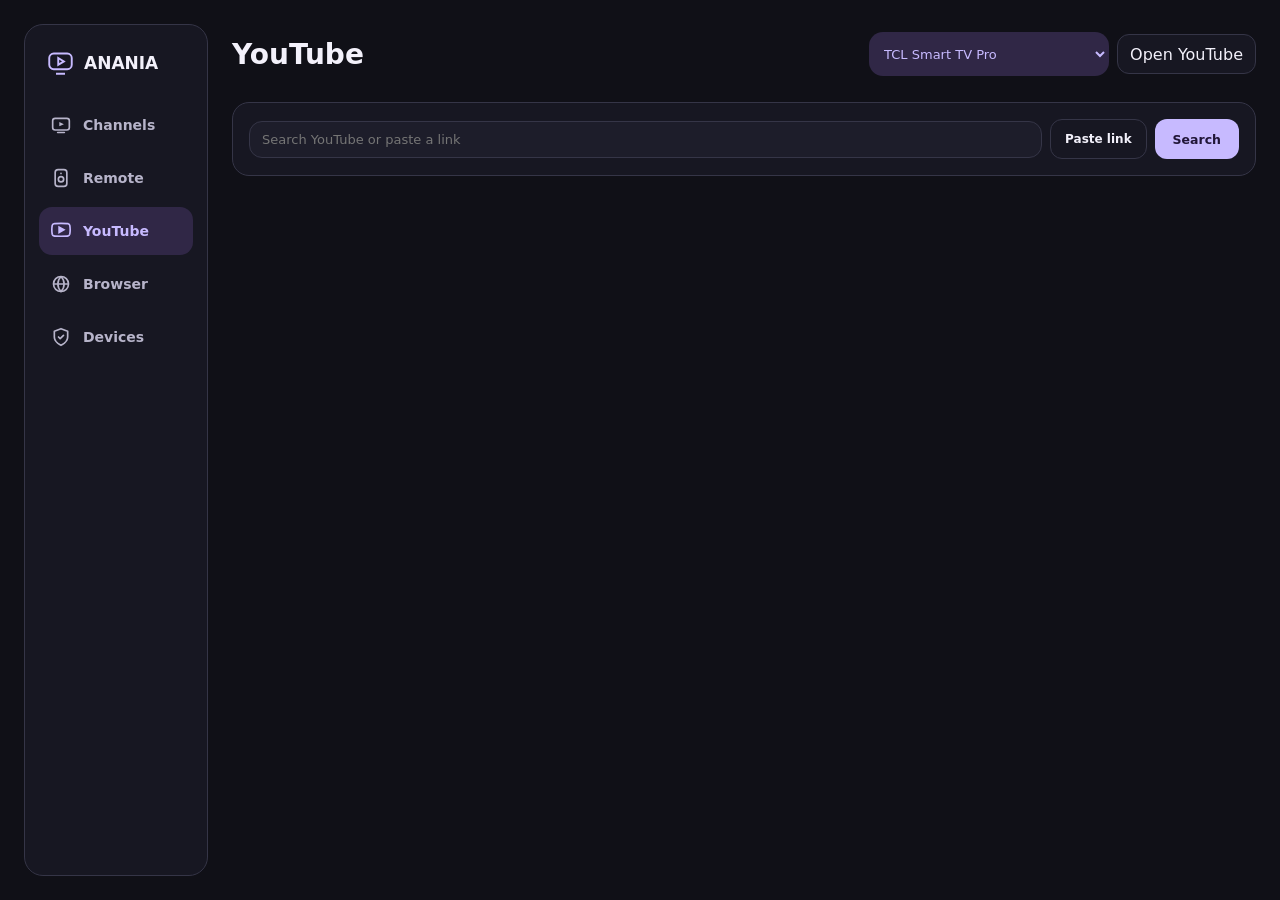
==== commit acd2c940: "Keep Browser Cast action stable after a Hub handoff" ====
--- a/index.html
+++ b/index.html
@@ -23,7 +23,7 @@
     <!-- Google Cast Web SDK & Hls.js for In-Browser Casting & Playback on ANY Wi-Fi -->
   <script src="https://cdn.jsdelivr.net/npm/hls.js@1.5.17"></script>
   <script src="https://www.gstatic.com/cv/js/sender/v1/cast_sender.js?loadCastFramework=1"></script>
-  <link rel="stylesheet" href="static/style.css?v=anania-web-7">
+  <link rel="stylesheet" href="static/style.css?v=anania-web-8">
   <script>
     if ('serviceWorker' in navigator) {
       navigator.serviceWorker.getRegistrations().then(regs => {
@@ -1156,6 +1156,6 @@
     </div>
   </div>
 
-  <script src="static/app.js?v=anania-web-7"></script>
+  <script src="static/app.js?v=anania-web-8"></script>
 </body>
 </html>
